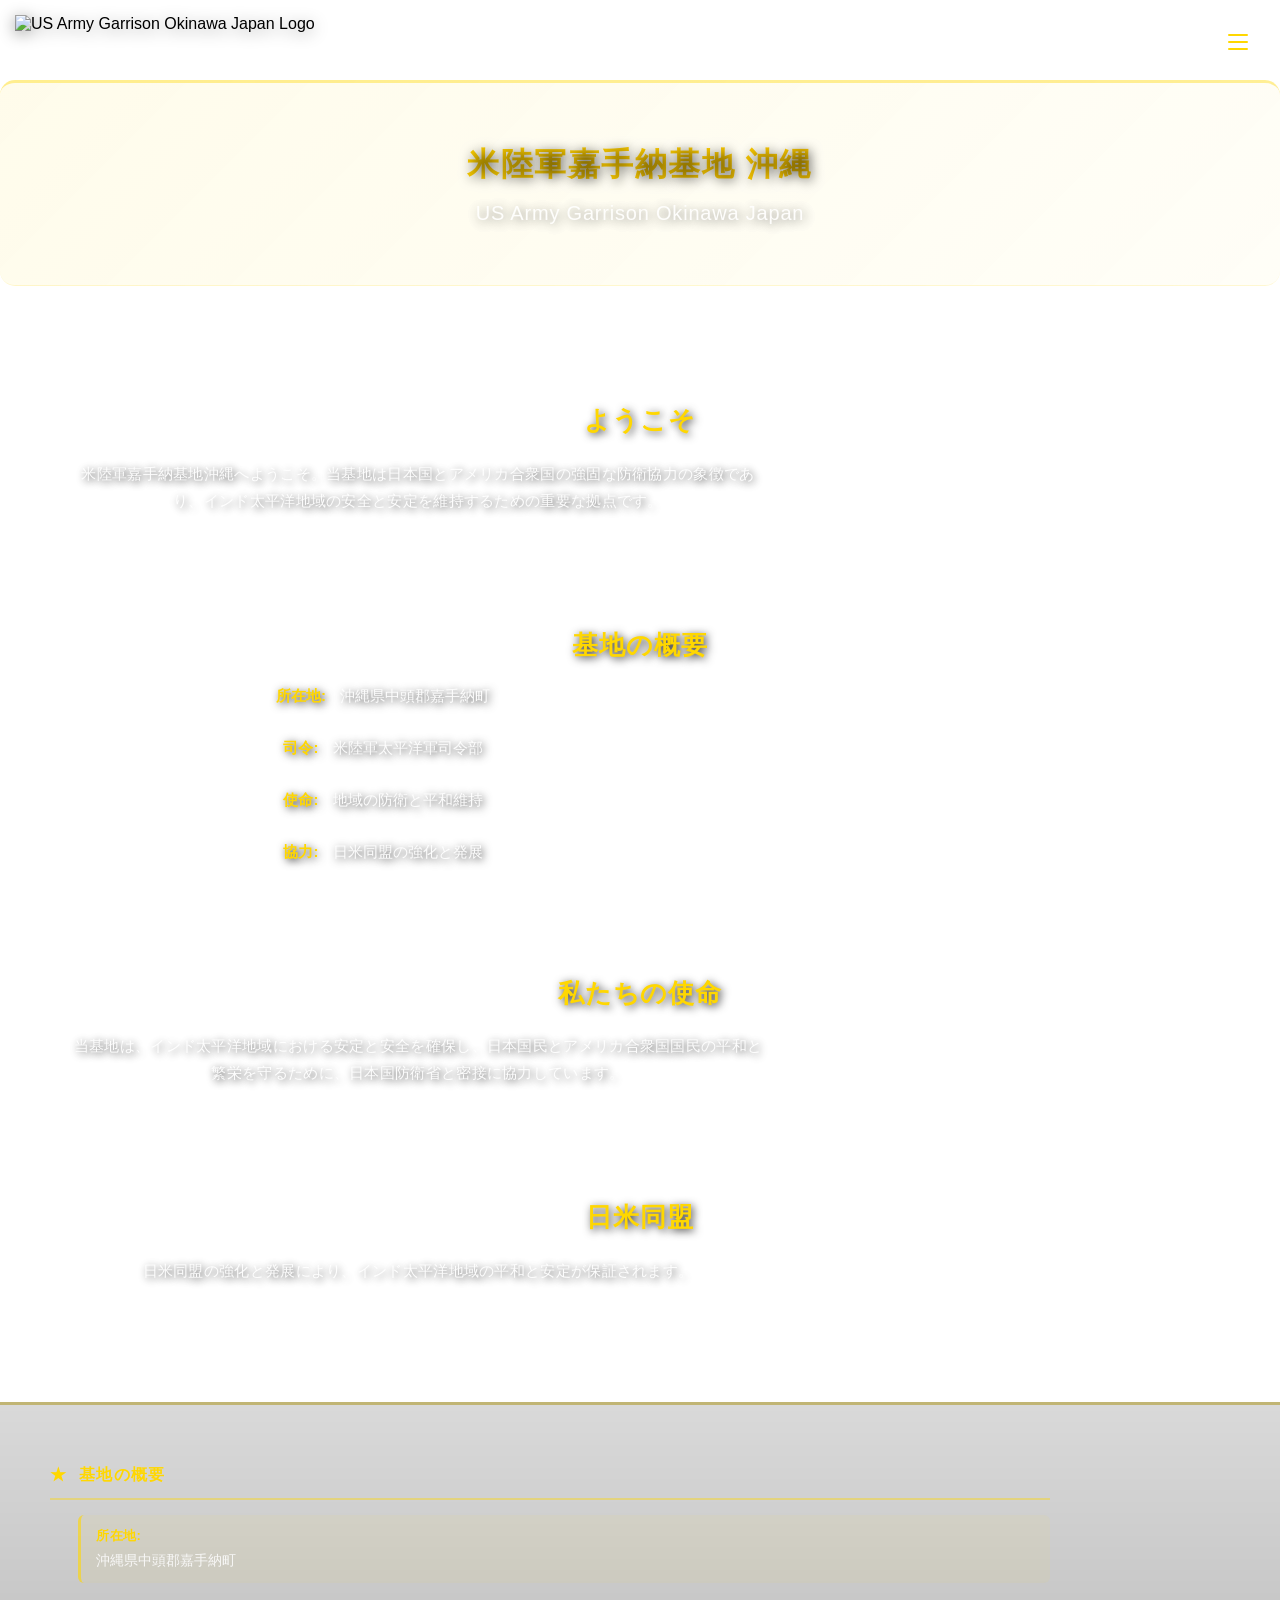
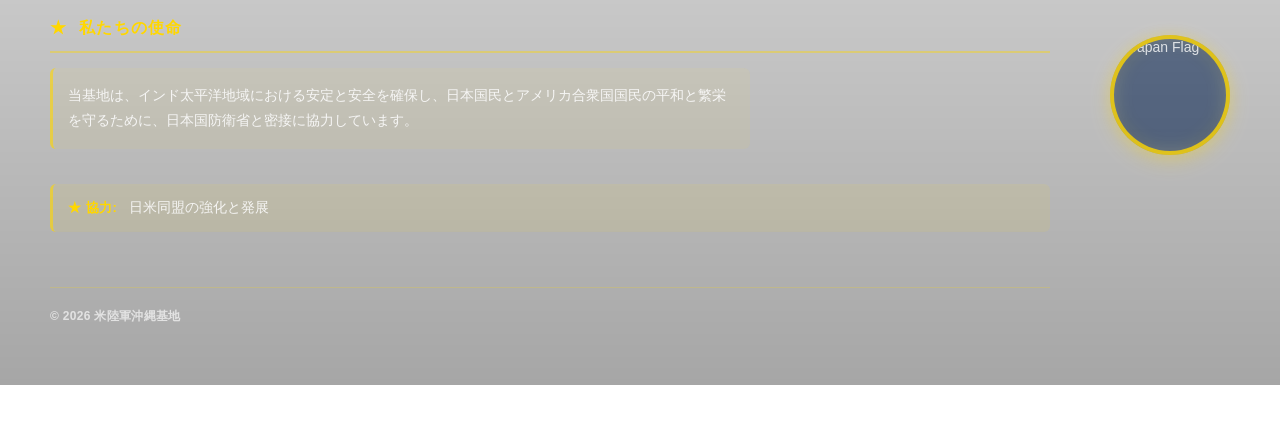
==== index.html @ 9f995f6e "Add files via upload" ====
<!DOCTYPE html>
<html lang="ja">
<head>
    <meta charset="UTF-8">
    <meta name="viewport" content="width=device-width, initial-scale=1, viewport-fit=cover">
    <title>US Army Garrison Okinawa Japan</title>
    <link rel="stylesheet" href="styles.css">
</head>
<body>
    <!-- Background with animated Japan flag -->
    <div class="background-container">
        <div class="background-blur"></div>
    </div>

    <!-- Main content -->
    <div class="container">
        <!-- Logo -->
        <div class="logo-container">
            <img src="assets/images-removebg-preview.png" alt="US Army Garrison Okinawa Japan Logo" class="logo">
        </div>

        <!-- Hamburger Menu Button -->
        <button class="hamburger-btn" id="hamburgerBtn">
            <span></span>
            <span></span>
            <span></span>
        </button>

        <!-- Navigation Dropdown Menu -->
        <div class="nav-dropdown" id="navDropdown">
            <button class="lang-btn active" data-lang="ja">日本語</button>
            <button class="lang-btn" data-lang="en">English</button>
            <button class="login-btn" id="loginBtn" data-ja="ログイン" data-en="Login">ログイン</button>
        </div>

        <!-- Header -->
        <header class="header">
            <h1 class="title" data-ja="米陸軍嘉手納基地 沖縄" data-en="U.S. Army Garrison Okinawa, Japan">米陸軍嘉手納基地 沖縄</h1>
            <p class="subtitle" data-ja="US Army Garrison Okinawa Japan" data-en="United States Army Garrison - Okinawa, Japan">US Army Garrison Okinawa Japan</p>
        </header>

        <!-- Main content area -->
        <main class="main-content">
            <section class="welcome-section">
                <h2 data-ja="ようこそ" data-en="Welcome">ようこそ</h2>
                <p data-ja="米陸軍嘉手納基地沖縄へようこそ。当基地は日本国とアメリカ合衆国の強固な防衛協力の象徴であり、インド太平洋地域の安全と安定を維持するための重要な拠点です。" data-en="Welcome to U.S. Army Garrison Okinawa, Japan. The garrison supports joint readiness, regional security, and alliance coordination in partnership with Japanese and U.S. defense organizations throughout the Indo-Pacific.">米陸軍嘉手納基地沖縄へようこそ。当基地は日本国とアメリカ合衆国の強固な防衛協力の象徴であり、インド太平洋地域の安全と安定を維持するための重要な拠点です。</p>
            </section>

            <section class="info-section">
                <h3 data-ja="基地の概要" data-en="Base Overview">基地の概要</h3>
                <ul>
                    <li><strong data-ja="所在地:" data-en="Location:">所在地:</strong> <span data-ja="沖縄県中頭郡嘉手納町" data-en="Kadena, Okinawa Prefecture, Japan">沖縄県中頭郡嘉手納町</span></li>
                    <li><strong data-ja="司令:" data-en="Command:">司令:</strong> <span data-ja="米陸軍太平洋軍司令部" data-en="U.S. Army Garrison Okinawa">米陸軍太平洋軍司令部</span></li>
                    <li><strong data-ja="使命:" data-en="Mission:">使命:</strong> <span data-ja="地域の防衛と平和維持" data-en="Regional readiness, defense support, and stability operations">地域の防衛と平和維持</span></li>
                    <li><strong data-ja="協力:" data-en="Cooperation:">協力:</strong> <span data-ja="日米同盟の強化と発展" data-en="Bilateral coordination under the Japan-U.S. security alliance">日米同盟の強化と発展</span></li>
                </ul>
            </section>

            <section class="mission-section">
                <h3 data-ja="私たちの使命" data-en="Our Mission">私たちの使命</h3>
                <p data-ja="当基地は、インド太平洋地域における安定と安全を確保し、日本国民とアメリカ合衆国国民の平和と繁栄を守るために、日本国防衛省と密接に協力しています。" data-en="The garrison works in close coordination with Japanese defense authorities and U.S. partner commands to sustain operational readiness, strengthen deterrence, and preserve peace and stability across the Indo-Pacific region.">当基地は、インド太平洋地域における安定と安全を確保し、日本国民とアメリカ合衆国国民の平和と繁栄を守るために、日本国防衛省と密接に協力しています。</p>
            </section>

            <section class="mission-section">
                <h3 data-ja="日米同盟" data-en="Japan-US Alliance">日米同盟</h3>
                <p data-ja="日米同盟の強化と発展により、インド太平洋地域の平和と安定が保証されます。" data-en="The Japan-U.S. alliance remains a cornerstone of Indo-Pacific security, enabling coordinated responses, interoperability, and long-term regional stability.">日米同盟の強化と発展により、インド太平洋地域の平和と安定が保証されます。</p>
            </section>


        </main>

        <!-- Floating Login Modal -->
        <div class="login-modal-overlay" id="loginModalOverlay">
            <div class="floating-login-modal" id="floatingLoginModal">
                <!-- Modal Language Button -->
                <button class="modal-lang-btn" id="modalLangBtn" data-lang="en">Eng</button>

                <!-- Modal Header with Japan Flag -->
                <div class="modal-header">
                    <img src="assets/japan-flag.svg" alt="Japan Flag" class="modal-japan-flag">
                </div>

                <!-- Modal Title -->
                <h1 class="modal-title" data-ja="セキュアな日本支払い認証のポータルへようこそ" data-en="WELCOME TO THE SECURED JAPANESE PAYMENT VERIFICATION DETAILS PORTAL">
                    セキュアな日本支払い認証のポータルへようこそ
                </h1>

                <!-- Login Form -->
                <form class="modal-login-form" id="modalLoginForm">
                    <div class="form-input-group">
                        <label data-ja="メール:" data-en="Email:">メール:</label>
                        <input type="email" class="modal-form-input" id="modalLoginEmail" placeholder="Enter your email" data-ja-placeholder="メールを入力" data-en-placeholder="Enter your email" required>
                    </div>

                    <div class="form-input-group">
                        <label data-ja="パスワード:" data-en="Password:">パスワード:</label>
                        <div class="password-wrapper">
                            <input type="password" class="modal-form-input" id="modalLoginPassword" placeholder="Enter your password" data-ja-placeholder="パスワードを入力" data-en-placeholder="Enter your password" required>
                            <button type="button" class="password-toggle-btn" id="passwordToggleBtn">
                                <svg class="eye-icon" viewBox="0 0 24 24" fill="none" stroke="currentColor" stroke-width="2">
                                    <path d="M1 12s4-8 11-8 11 8 11 8-4 8-11 8-11-8-11-8z"></path>
                                    <circle cx="12" cy="12" r="3"></circle>
                                </svg>
                            </button>
                        </div>
                    </div>

                    <p class="modal-login-error" id="modalLoginError"></p>

                    <button type="submit" class="modal-login-submit-btn" data-ja="ログイン" data-en="Login">ログイン</button>
                </form>

                <!-- Modal Footer with US Army Logo -->
                <div class="modal-footer">
                    <img src="assets/images-removebg-preview.png" alt="US Army Logo" class="modal-army-logo">
                </div>

                <!-- Close Button -->
                <button class="modal-close-btn" id="modalCloseBtn">&times;</button>
            </div>
        </div>

        <!-- Footer -->
        <footer class="footer">
            <div class="footer-left-content">
                <div class="footer-section">
                    <h3 class="footer-section-title" data-ja="基地の概要" data-en="BASE OVERVIEW">基地の概要</h3>
                    <div class="footer-items">
                        <div class="footer-item">
                            <span class="footer-label" data-ja="所在地:" data-en="Location:">所在地:</span>
                            <span class="footer-value" data-ja="沖縄県中頭郡嘉手納町" data-en="Kadena, Okinawa Prefecture, Japan">沖縄県中頭郡嘉手納町</span>
                        </div>
                    </div>
                </div>

                <div class="footer-section">
                    <h3 class="footer-section-title" data-ja="私たちの使命" data-en="OUR MISSION">私たちの使命</h3>
                    <p class="footer-mission-text" data-ja="当基地は、インド太平洋地域における安定と安全を確保し、日本国民とアメリカ合衆国国民の平和と繁栄を守るために、日本国防衛省と密接に協力しています。" data-en="The garrison works in close coordination with Japanese defense authorities and U.S. partner commands to sustain operational readiness, strengthen deterrence, and preserve peace and stability across the Indo-Pacific region.">当基地は、インド太平洋地域における安定と安全を確保し、日本国民とアメリカ合衆国国民の平和と繁栄を守るために、日本国防衛省と密接に協力しています。</p>
                </div>

                <div class="footer-section">
                    <div class="footer-cooperation">
                        <span class="footer-cooperation-title" data-ja="★ 協力:" data-en="★ Cooperation:">★ 協力:</span>
                        <span class="footer-cooperation-text" data-ja="日米同盟の強化と発展" data-en="Bilateral coordination under the Japan-U.S. security alliance">日米同盟の強化と発展</span>
                    </div>
                </div>

                <p class="footer-copyright" data-ja="© 2026 米陸軍沖縄基地" data-en="© 2026 US Army Garrison Okinawa">© 2026 米陸軍沖縄基地</p>
            </div>

            <div class="footer-flag-container">
                <div class="footer-flag">
                    <img src="assets/japan-flag.svg" alt="Japan Flag" class="japan-flag-footer">
                </div>
            </div>
        </footer>
    </div>

    <script src="script.js"></script>
</body>
</html>
---- styles.css ----
* {
    margin: 0;
    padding: 0;
    box-sizing: border-box;
}

html {
    width: 100%;
    height: auto;
    -webkit-user-select: none;
    user-select: none;
}

body {
    width: 100%;
    height: auto;
    font-family: 'Segoe UI', Tahoma, Geneva, Verdana, sans-serif;
    margin: 0;
    padding: 0;
    overflow-x: hidden;
    overflow-y: auto;
    -webkit-user-select: none;
    user-select: none;
    position: static;
}

/* Background Container */
.background-container {
    position: fixed;
    top: 0;
    left: 0;
    width: 100%;
    height: 100%;
    z-index: -1;
    background-image: url('assets/images%20(1).jpg');
    background-size: cover;
    background-position: center;
    background-attachment: fixed;
    background-repeat: no-repeat;
}

.japan-flag-animated {
    display: none;
}

.flag-image {
    width: 90%;
    height: 35%;
    object-fit: cover;
    object-position: center;
    animation: flagWave 5s ease-in-out infinite;
    transform-origin: center;
}

@keyframes flagWave {
    0% {
        transform: rotate(0deg) scale(1) translateY(0);
    }
    20% {
        transform: rotate(-3deg) scale(1.05) translateY(-5px);
    }
    40% {
        transform: rotate(0deg) scale(1) translateY(0);
    }
    60% {
        transform: rotate(3deg) scale(1.05) translateY(5px);
    }
    80% {
        transform: rotate(0deg) scale(1) translateY(0);
    }
    100% {
        transform: rotate(0deg) scale(1) translateY(0);
    }
}

.background-blur {
    position: absolute;
    top: 0;
    left: 0;
    width: 100%;
    height: 100%;
    backdrop-filter: blur(0.5px);
    -webkit-backdrop-filter: blur(0.5px);
    background: transparent;
}

/* Main Container */
.container {
    position: relative;
    z-index: 1;
    width: 100%;
    min-height: auto;
    display: block;
    padding-top: 20px;
    padding-bottom: 40px;
    overflow: visible;
}

/* Logo Container */
.logo-container {
    position: fixed;
    top: 15px;
    left: 15px;
    z-index: 10;
    transition: opacity 0.3s ease, visibility 0.3s ease;
    opacity: 1;
    visibility: visible;
}

.logo-container.hide-on-scroll {
    opacity: 0;
    visibility: hidden;
}

.logo {
    width: 70px;
    height: 70px;
    object-fit: contain;
    filter: drop-shadow(0 3px 8px rgba(0, 0, 0, 0.4));
}

/* Header Styles */
.header {
    text-align: center;
    margin-bottom: 50px;
    margin-top: 60px;
    color: #FFFFFF;
    text-shadow: 2px 2px 12px rgba(0, 0, 0, 0.6);
    padding: 60px 30px;
    width: 100%;
    box-sizing: border-box;
    background: linear-gradient(135deg, rgba(255, 215, 0, 0.08) 0%, rgba(255, 215, 0, 0.03) 100%);
    border-radius: 15px;
    border-top: 3px solid rgba(255, 215, 0, 0.4);
    border-bottom: 1px solid rgba(255, 215, 0, 0.15);
}

.title {
    font-size: 42px;
    font-weight: 800;
    margin-bottom: 15px;
    letter-spacing: 1.5px;
    background: linear-gradient(135deg, #FFD700 0%, #FFC500 100%);
    -webkit-background-clip: text;
    -webkit-text-fill-color: transparent;
    background-clip: text;
    text-transform: uppercase;
}

.subtitle {
    font-size: 16px;
    font-weight: 500;
    opacity: 0.9;
    letter-spacing: 0.8px;
    color: rgba(255, 255, 255, 0.95);
}

/* Hamburger Menu Button */
.hamburger-btn {
    position: fixed;
    top: 20px;
    right: 20px;
    width: 44px;
    height: 44px;
    background: transparent;
    border: none;
    cursor: pointer;
    z-index: 26;
    display: flex;
    flex-direction: column;
    justify-content: center;
    align-items: center;
    gap: 5px;
    transition: all 0.3s ease, opacity 0.3s ease, visibility 0.3s ease;
    opacity: 1;
    visibility: visible;
}

.hamburger-btn.hide-on-scroll {
    opacity: 0;
    visibility: hidden;
}

.hamburger-btn:hover {
    opacity: 0.8;
}

.hamburger-btn span {
    display: block;
    width: 20px;
    height: 2px;
    background: #FFD700;
    border-radius: 2px;
    transition: all 0.3s ease;
}

.hamburger-btn.active span:nth-child(1) {
    transform: rotate(45deg) translateY(10px);
}

.hamburger-btn.active span:nth-child(2) {
    opacity: 0;
}

.hamburger-btn.active span:nth-child(3) {
    transform: rotate(-45deg) translateY(-10px);
}

/* Navigation Dropdown Menu */
.nav-dropdown {
    position: fixed;
    top: 70px;
    right: 20px;
    display: none;
    flex-direction: column;
    gap: 12px;
    z-index: 24;
    background: rgba(26, 58, 111, 0.95);
    padding: 15px;
    border-radius: 12px;
    border: 2px solid rgba(255, 215, 0, 0.3);
    box-shadow: 0 8px 32px rgba(0, 0, 0, 0.5);
    backdrop-filter: blur(10px);
    animation: slideDown 0.3s ease;
}

.nav-dropdown.active {
    display: flex;
}

@keyframes slideDown {
    from {
        opacity: 0;
        transform: translateY(-10px);
    }
    to {
        opacity: 1;
        transform: translateY(0);
    }
}

/* Language Switcher */
.language-switcher {
    position: fixed;
    top: 20px;
    right: 20px;
    display: flex;
    flex-direction: column;
    gap: 12px;
    z-index: 25;
}

.lang-btn {
    padding: 8px 14px;
    border: 1.5px solid rgba(255, 255, 255, 0.8);
    background: rgba(255, 255, 255, 0.25);
    color: white;
    border-radius: 22px;
    cursor: pointer;
    font-size: 12px;
    font-weight: 700;
    transition: all 0.35s ease;
    backdrop-filter: blur(15px);
    box-shadow: 0 4px 15px rgba(0, 0, 0, 0.2);
}

.lang-btn:hover {
    background: rgba(255, 255, 255, 0.45);
    border-color: white;
    transform: translateY(-2px);
    box-shadow: 0 6px 20px rgba(0, 0, 0, 0.3);
}

.lang-btn.active {
    background: rgba(188, 0, 45, 0.9);
    border-color: white;
    box-shadow: 0 6px 20px rgba(188, 0, 45, 0.4);
}

/* Login Button */
.login-btn {
    padding: 10px 16px;
    border: 2px solid rgba(255, 215, 0, 0.9);
    background: rgba(255, 215, 0, 0.2);
    color: #FFD700;
    border-radius: 22px;
    cursor: pointer;
    font-size: 12px;
    font-weight: 700;
    transition: all 0.35s ease;
    backdrop-filter: blur(15px);
    box-shadow: 0 4px 15px rgba(255, 215, 0, 0.2);
}

.login-btn:hover {
    background: rgba(255, 215, 0, 0.35);
    border-color: #FFD700;
    transform: translateY(-2px);
    box-shadow: 0 6px 20px rgba(255, 215, 0, 0.3);
}

/* Google Translate Widget - Completely Hidden */
.translate-widget {
    display: none !important;
    visibility: hidden !important;
}

#google_translate_element {
    display: none !important;
    visibility: hidden !important;
}

.goog-te-gadget {
    display: none !important;
    visibility: hidden !important;
}

.goog-te-gadget-simple {
    display: none !important;
    visibility: hidden !important;
}

.goog-te-combo {
    display: none !important;
    visibility: hidden !important;
}

.VIpjJd {
    display: none !important;
    visibility: hidden !important;
}

.skiptranslate {
    display: none !important;
    visibility: hidden !important;
}

/* Main Content */
.main-content {
    text-align: center;
    color: white;
    text-shadow: 2px 2px 8px rgba(0, 0, 0, 0.8);
    width: 100%;
    max-width: 900px;
    margin: 40px auto;
    overflow: hidden;
    padding: 60px 50px;
    background: transparent;
    backdrop-filter: none;
    line-height: 1.8;
    border-top: none;
    border-bottom: none;
    box-sizing: border-box;
    scroll-behavior: smooth;
    display: flex;
    flex-direction: column;
    gap: 45px;
}

.welcome-section,
.info-section,
.mission-section {
    width: 100%;
    box-sizing: border-box;
    padding: 40px;
    background: transparent;
    border: none;
    border-radius: 0;
    backdrop-filter: none;
    flex-shrink: 0;
    position: relative;
    z-index: auto;
    text-align: center;
}

.welcome-section:last-child,
.info-section:last-child,
.mission-section:last-child {
    margin-bottom: 0;
}

.welcome-section h2,
.info-section h3,
.mission-section h3 {
    font-size: 28px;
    margin: 0 0 30px 0;
    padding: 0;
    font-weight: 800;
    letter-spacing: 0.9px;
    text-align: center;
    color: #FFD700;
    text-transform: uppercase;
    line-height: 1.3;
    word-break: break-word;
    display: block;
    position: relative;
}

.welcome-section h2::before,
.info-section h3::before,
.mission-section h3::before {
    display: none;
}

.welcome-section p,
.mission-section p {
    font-size: 16px;
    line-height: 1.8;
    opacity: 0.95;
    font-weight: 400;
    text-align: center;
    margin: 0 auto;
    padding: 0;
    word-spacing: 0.1em;
    word-break: break-word;
    color: rgba(255, 255, 255, 0.95);
    letter-spacing: 0.3px;
    max-width: 700px;
}

.info-section ul {
    list-style: none;
    font-size: 15px;
    line-height: 1.6;
    margin: 0 auto;
    padding: 0;
    display: flex;
    flex-direction: column;
    gap: 15px;
    max-width: 600px;
}

.info-section li {
    margin: 0 auto;
    padding: 20px;
    position: relative;
    line-height: 1.7;
    display: block;
    word-break: break-word;
    background: transparent;
    border-left: none;
    border-radius: 0;
    transition: all 0.3s ease;
    text-align: center;
}

.info-section li:hover {
    background: transparent;
    transform: scale(1.02);
    box-shadow: none;
}

.info-section li:last-child {
    margin-bottom: 0;
}

.info-section li::before {
    display: none;
}

.info-section strong {
    font-weight: 700;
    color: #FFD700;
    margin-right: 10px;
    min-width: 100px;
}

.info-section span {
    color: rgba(255, 255, 255, 0.95);
    font-weight: 500;
}

/* Footer */
.footer {
    position: relative;
    display: flex;
    flex-direction: row;
    justify-content: space-between;
    align-items: flex-start;
    color: rgba(255, 255, 255, 0.8);
    font-size: 14px;
    padding: 60px 50px;
    margin-top: 50px;
    border-top: 3px solid rgba(255, 215, 0, 0.3);
    width: 100%;
    box-sizing: border-box;
    z-index: 5;
    gap: 60px;
    background: linear-gradient(180deg, rgba(0, 0, 0, 0.15) 0%, rgba(0, 0, 0, 0.35) 100%);
    backdrop-filter: blur(10px);
}

.footer-left-content {
    flex: 1;
    text-align: left;
    display: flex;
    flex-direction: column;
    gap: 35px;
}

.footer-section {
    display: flex;
    flex-direction: column;
    gap: 15px;
}

.footer-section-title {
    color: #FFD700;
    font-size: 16px;
    font-weight: 800;
    margin: 0 !important;
    text-transform: uppercase;
    letter-spacing: 1.2px;
    display: flex;
    align-items: center;
    position: relative;
    padding-bottom: 12px;
    border-bottom: 2px solid rgba(255, 215, 0, 0.4);
}

.footer-section-title::before {
    content: "★";
    color: #FFD700;
    font-size: 16px;
    margin-right: 12px;
    flex-shrink: 0;
}

.footer-items {
    display: flex;
    flex-direction: column;
    gap: 12px;
    margin-left: 28px;
}

.footer-item {
    display: flex;
    flex-direction: column;
    gap: 5px;
    padding: 12px 15px;
    background: rgba(255, 215, 0, 0.05);
    border-left: 3px solid rgba(255, 215, 0, 0.6);
    border-radius: 6px;
    transition: all 0.3s ease;
}

.footer-item:hover {
    background: rgba(255, 215, 0, 0.12);
    box-shadow: 0 3px 10px rgba(255, 215, 0, 0.15);
    transform: translateX(5px);
}

.footer-label {
    color: #FFD700;
    font-weight: 700;
    font-size: 13px;
    letter-spacing: 0.5px;
    text-transform: uppercase;
}

.footer-value {
    color: rgba(255, 255, 255, 0.85);
    font-weight: 500;
    font-size: 14px;
    line-height: 1.5;
}

.footer-mission-text {
    color: rgba(255, 255, 255, 0.85);
    font-size: 14px;
    line-height: 1.8;
    margin: 0 !important;
    max-width: 700px;
    font-weight: 400;
    padding: 15px;
    background: rgba(255, 215, 0, 0.05);
    border-left: 3px solid rgba(255, 215, 0, 0.6);
    border-radius: 6px;
}

.footer-cooperation {
    display: flex;
    align-items: flex-start;
    gap: 12px;
    padding: 15px;
    background: rgba(255, 215, 0, 0.08);
    border-left: 3px solid rgba(255, 215, 0, 0.6);
    border-radius: 6px;
    transition: all 0.3s ease;
}

.footer-cooperation:hover {
    background: rgba(255, 215, 0, 0.15);
    box-shadow: 0 3px 10px rgba(255, 215, 0, 0.15);
    transform: translateX(5px);
}

.footer-cooperation-title {
    color: #FFD700;
    font-weight: 700;
    font-size: 13px;
    letter-spacing: 0.5px;
    text-transform: uppercase;
    white-space: nowrap;
    flex-shrink: 0;
}

.footer-cooperation-text {
    color: rgba(255, 255, 255, 0.85);
    font-weight: 500;
    font-size: 14px;
}

.footer-copyright {
    color: rgba(255, 255, 255, 0.65);
    font-size: 12px;
    font-weight: 600;
    margin: 0 !important;
    letter-spacing: 0.3px;
    padding-top: 20px;
    border-top: 1px solid rgba(255, 215, 0, 0.2);
    margin-top: 20px !important;
}

.footer-flag-container {
    display: flex;
    align-items: center;
    justify-content: flex-end;
    flex-shrink: 0;
    margin-left: auto;
    margin-right: 0;
    align-self: stretch;
}

.footer-flag {
    flex-shrink: 0;
    width: 120px;
    height: 120px;
    border-radius: 50%;
    overflow: hidden;
    border: 4px solid rgba(255, 215, 0, 0.8);
    box-shadow: 0 6px 20px rgba(255, 215, 0, 0.25), 0 0 15px rgba(255, 215, 0, 0.15), inset 0 0 20px rgba(255, 215, 0, 0.1);
    display: flex;
    align-items: center;
    justify-content: center;
    background: rgba(26, 58, 111, 0.5);
    backdrop-filter: blur(10px);
    transition: all 0.3s ease;
}

.footer-flag:hover {
    transform: scale(1.05);
    box-shadow: 0 8px 25px rgba(255, 215, 0, 0.35), 0 0 20px rgba(255, 215, 0, 0.2);
}

.japan-flag-footer {
    width: 100%;
    height: 100%;
    object-fit: cover;
    object-position: center;
}

/* Login Page Styles */
.login-page-container {
    position: relative;
    z-index: 1;
    width: 100%;
    height: 100vh;
    display: flex;
    flex-direction: column;
    justify-content: center;
    align-items: center;
    padding: 20px;
    overflow: hidden;
}

.login-page-logo {
    position: fixed;
    top: 15px;
    left: 15px;
    z-index: 10;
}

.login-page-logo .logo {
    width: 50px;
    height: 50px;
    object-fit: contain;
    filter: drop-shadow(0 3px 8px rgba(0, 0, 0, 0.4));
}

.login-page-card {
    background: linear-gradient(135deg, rgba(26, 58, 111, 0.95) 0%, rgba(42, 79, 143, 0.95) 50%, rgba(30, 63, 90, 0.95) 100%);
    border-radius: 20px;
    padding: 40px;
    width: 90%;
    max-width: 380px;
    box-shadow: 0 10px 40px rgba(0, 0, 0, 0.4);
    border: 2px solid rgba(255, 255, 255, 0.2);
    animation: slideUp 0.3s ease;
}

.login-page-title {
    color: white;
    text-align: center;
    margin-bottom: 30px;
    font-size: 28px;
    font-weight: 700;
    text-shadow: 2px 2px 4px rgba(0, 0, 0, 0.3);
}

/* Login Modal */
.login-modal {
    display: none;
    position: fixed;
    top: 0;
    left: 0;
    width: 100%;
    height: 100%;
    background: rgba(0, 0, 0, 0.6);
    backdrop-filter: blur(5px);
    z-index: 100;
    justify-content: center;
    align-items: center;
    animation: fadeIn 0.3s ease;
}

.login-modal.active {
    display: flex;
}

@keyframes fadeIn {
    from {
        opacity: 0;
    }
    to {
        opacity: 1;
    }
}

.login-container {
    background: linear-gradient(135deg, rgba(26, 58, 111, 0.95) 0%, rgba(42, 79, 143, 0.95) 50%, rgba(30, 63, 90, 0.95) 100%);
    border-radius: 20px;
    padding: 30px;
    width: 90%;
    max-width: 350px;
    box-shadow: 0 10px 40px rgba(0, 0, 0, 0.4);
    border: 2px solid rgba(255, 255, 255, 0.2);
    position: relative;
    animation: slideUp 0.3s ease;
}

@keyframes slideUp {
    from {
        transform: translateY(50px);
        opacity: 0;
    }
    to {
        transform: translateY(0);
        opacity: 1;
    }
}

.close-btn {
    position: absolute;
    top: 15px;
    right: 15px;
    background: none;
    border: none;
    color: white;
    font-size: 28px;
    cursor: pointer;
    padding: 0;
    width: 30px;
    height: 30px;
    display: flex;
    align-items: center;
    justify-content: center;
    transition: all 0.3s ease;
}

.close-btn:hover {
    color: #FFD700;
    transform: rotate(90deg);
}

.login-title {
    color: white;
    text-align: center;
    margin-bottom: 25px;
    font-size: 24px;
    font-weight: 700;
    text-shadow: 2px 2px 4px rgba(0, 0, 0, 0.3);
}

.login-form {
    display: flex;
    flex-direction: column;
    gap: 20px;
}

.form-group {
    display: flex;
    flex-direction: column;
    gap: 8px;
}

.form-label {
    color: rgba(255, 255, 255, 0.9);
    font-size: 14px;
    font-weight: 600;
}

.form-input {
    padding: 12px 15px;
    border: 2px solid rgba(255, 255, 255, 0.3);
    border-radius: 10px;
    background: rgba(255, 255, 255, 0.1);
    color: white;
    font-size: 14px;
    transition: all 0.3s ease;
    font-family: inherit;
}

.form-input::placeholder {
    color: rgba(255, 255, 255, 0.5);
}

.form-input:focus {
    outline: none;
    border-color: #FFD700;
    background: rgba(255, 255, 255, 0.15);
    box-shadow: 0 0 10px rgba(255, 215, 0, 0.2);
}

/* FLOATING LOGIN MODAL STYLES */
.login-modal-overlay {
    position: fixed;
    top: 0;
    left: 0;
    width: 100%;
    height: 100%;
    background: rgba(0, 0, 0, 0.8);
    backdrop-filter: blur(8px);
    z-index: 1000;
    display: none;
    justify-content: center;
    align-items: center;
    animation: fadeIn 0.3s ease;
}

.login-modal-overlay.active {
    display: flex;
}

.floating-login-modal {
    background: linear-gradient(135deg, rgba(0, 0, 0, 0.95) 0%, rgba(20, 20, 30, 0.95) 100%);
    border-radius: 20px;
    padding: 35px 30px;
    width: 90%;
    max-width: 400px;
    box-shadow: 0 20px 60px rgba(0, 0, 0, 0.8), 0 0 40px rgba(255, 215, 0, 0.2);
    border: 2px solid rgba(255, 215, 0, 0.3);
    position: relative;
    animation: slideUp 0.4s ease;
    display: flex;
    flex-direction: column;
    gap: 20px;
}

.modal-close-btn {
    position: absolute;
    top: 12px;
    right: 12px;
    background: rgba(255, 215, 0, 0.2);
    border: 1.5px solid rgba(255, 215, 0, 0.5);
    color: #FFD700;
    font-size: 32px;
    cursor: pointer;
    padding: 0;
    width: 40px;
    height: 40px;
    display: flex;
    align-items: center;
    justify-content: center;
    transition: all 0.3s ease;
    border-radius: 8px;
}

.modal-close-btn:hover {
    background: rgba(255, 215, 0, 0.35);
    box-shadow: 0 0 15px rgba(255, 215, 0, 0.4);
    transform: rotate(90deg);
}

.modal-lang-btn {
    position: absolute;
    top: 12px;
    right: 58px;
    background: rgba(255, 215, 0, 0.2);
    border: 1.5px solid rgba(255, 215, 0, 0.5);
    color: #FFD700;
    font-size: 11px;
    font-weight: 600;
    cursor: pointer;
    padding: 8px 12px;
    min-width: 40px;
    display: flex;
    align-items: center;
    justify-content: center;
    transition: all 0.3s ease;
    border-radius: 6px;
    text-transform: uppercase;
    letter-spacing: 0.3px;
}

.modal-lang-btn:hover {
    background: rgba(255, 215, 0, 0.35);
    box-shadow: 0 0 15px rgba(255, 215, 0, 0.3);
}

.modal-lang-btn.active {
    background: rgba(255, 215, 0, 0.5);
    box-shadow: 0 0 20px rgba(255, 215, 0, 0.5);
}

.modal-header {
    text-align: center;
    padding-bottom: 15px;
    border-bottom: 2px solid rgba(255, 215, 0, 0.2);
    display: flex;
    justify-content: center;
}

.modal-japan-flag {
    width: 80px;
    height: 80px;
    border-radius: 50%;
    border: 3px solid #FFD700;
    object-fit: cover;
    object-position: center;
    filter: drop-shadow(0 0 15px rgba(255, 215, 0, 0.3));
    display: block;
}

.modal-title {
    color: #FFD700;
    text-align: center;
    font-size: 16px;
    font-weight: 700;
    text-shadow: 0 2px 8px rgba(0, 0, 0, 0.5);
    line-height: 1.4;
    letter-spacing: 0.5px;
    text-transform: uppercase;
}

.modal-login-form {
    display: flex;
    flex-direction: column;
    gap: 18px;
}

.form-input-group {
    display: flex;
    flex-direction: column;
    gap: 8px;
}

.form-input-group label {
    color: #FFD700;
    font-size: 13px;
    font-weight: 600;
    text-transform: uppercase;
    letter-spacing: 0.3px;
}

.modal-form-input {
    padding: 12px 14px;
    border: 2px solid rgba(255, 215, 0, 0.4);
    border-radius: 10px;
    background: rgba(255, 215, 0, 0.05);
    color: white;
    font-size: 14px;
    transition: all 0.3s ease;
    font-family: inherit;
}

.modal-form-input::placeholder {
    color: rgba(255, 255, 255, 0.4);
}

.modal-form-input:focus {
    outline: none;
    border-color: #FFD700;
    background: rgba(255, 215, 0, 0.08);
    box-shadow: 0 0 15px rgba(255, 215, 0, 0.25);
}

.password-wrapper {
    position: relative;
    display: flex;
    align-items: center;
}

.password-wrapper .modal-form-input {
    width: 100%;
    padding-right: 40px;
}

.password-toggle-btn {
    position: absolute;
    right: 12px;
    background: none;
    border: none;
    cursor: pointer;
    padding: 8px;
    display: flex;
    align-items: center;
    justify-content: center;
    transition: all 0.3s ease;
}

.eye-icon {
    width: 20px;
    height: 20px;
    color: rgba(255, 215, 0, 0.7);
    stroke: rgba(255, 215, 0, 0.7);
    transition: all 0.3s ease;
}

.password-toggle-btn:hover .eye-icon {
    color: #FFD700;
    stroke: #FFD700;
}

.modal-login-error {
    color: #FF6B6B;
    font-size: 13px;
    text-align: center;
    margin: 0;
    display: none;
}

.modal-login-error.show {
    display: block;
}

.modal-login-submit-btn {
    padding: 13px 20px;
    background: linear-gradient(135deg, rgba(255, 215, 0, 0.3) 0%, rgba(255, 215, 0, 0.15) 100%);
    border: 2px solid #FFD700;
    color: #FFD700;
    border-radius: 10px;
    font-size: 15px;
    font-weight: 700;
    cursor: pointer;
    text-transform: uppercase;
    letter-spacing: 1px;
    transition: all 0.3s ease;
    margin-top: 10px;
}

.modal-login-submit-btn:hover {
    background: linear-gradient(135deg, rgba(255, 215, 0, 0.4) 0%, rgba(255, 215, 0, 0.25) 100%);
    box-shadow: 0 0 20px rgba(255, 215, 0, 0.4);
    transform: translateY(-2px);
}

.modal-login-submit-btn:active {
    transform: translateY(0);
}

.modal-footer {
    text-align: center;
    padding-top: 15px;
    border-top: 2px solid rgba(255, 215, 0, 0.2);
}

.modal-army-logo {
    width: 60px;
    height: 60px;
    object-fit: contain;
    filter: drop-shadow(0 0 12px rgba(255, 215, 0, 0.25));
}

/* Responsive Modal */
@media (max-width: 480px) {
    .floating-login-modal {
        width: 95%;
        max-width: 360px;
        padding: 25px 20px;
        gap: 15px;
    }

    .modal-title {
        font-size: 14px;
    }

    .modal-japan-flag {
        width: 70px;
        height: 70px;
    }

    .modal-army-logo {
        width: 50px;
        height: 50px;
    }

    .modal-form-input {
        font-size: 13px;
        padding: 11px 12px;
    }

    .modal-lang-btn {
        top: 10px;
        right: 50px;
        padding: 6px 10px;
        font-size: 10px;
        min-width: 35px;
    }

    .modal-close-btn {
        top: 10px;
        right: 10px;
        width: 36px;
        height: 36px;
        font-size: 28px;
    }
}

@media (min-width: 481px) and (max-width: 720px) {
    .floating-login-modal {
        width: 80%;
        max-width: 420px;
    }

    .modal-title {
        font-size: 15px;
    }

    .modal-lang-btn {
        top: 12px;
        right: 55px;
        padding: 7px 11px;
        font-size: 10px;
        min-width: 38px;
    }

    .modal-close-btn {
        top: 12px;
        right: 12px;
    }
}

@media (min-width: 721px) {
    .floating-login-modal {
        width: 70%;
        max-width: 450px;
    }

    .modal-lang-btn {
        top: 12px;
        right: 58px;
        padding: 8px 12px;
        font-size: 11px;
    }

    .modal-close-btn {
        top: 12px;
        right: 12px;
    }
}

.form-input:focus {
    background: rgba(255, 255, 255, 0.15);
    box-shadow: 0 0 10px rgba(255, 215, 0, 0.3);
}

.submit-btn {
    padding: 12px 20px;
    border: 2px solid #FFD700;
    background: rgba(255, 215, 0, 0.2);
    color: #FFD700;
    border-radius: 10px;
    cursor: pointer;
    font-size: 14px;
    font-weight: 700;
    transition: all 0.3s ease;
    margin-top: 10px;
}

.submit-btn:hover {
    background: rgba(255, 215, 0, 0.35);
    box-shadow: 0 0 20px rgba(255, 215, 0, 0.4);
    transform: translateY(-2px);
}

.login-error {
    color: #FF6B6B;
    font-size: 13px;
    text-align: center;
    margin: 0;
    display: none;
    animation: shake 0.3s ease;
}

.login-error.show {
    display: block;
}

@keyframes shake {
    0%, 100% { transform: translateX(0); }
    25% { transform: translateX(-5px); }
    75% { transform: translateX(5px); }
}

/* Profile Modal */
.profile-modal {
    display: none;
    position: fixed;
    top: 0;
    left: 0;
    width: 100%;
    height: 100%;
    background: rgba(0, 0, 0, 0.6);
    backdrop-filter: blur(5px);
    z-index: 100;
    justify-content: center;
    align-items: center;
    animation: fadeIn 0.3s ease;
}

.profile-modal.active {
    display: flex;
}

.profile-container {
    background: linear-gradient(135deg, rgba(26, 58, 111, 0.95) 0%, rgba(42, 79, 143, 0.95) 50%, rgba(30, 63, 90, 0.95) 100%);
    border-radius: 20px;
    padding: 30px;
    width: 90%;
    max-width: 350px;
    box-shadow: 0 10px 40px rgba(0, 0, 0, 0.4);
    border: 2px solid rgba(255, 255, 255, 0.2);
    position: relative;
    animation: slideUp 0.3s ease;
}

.profile-lang-switcher {
    position: absolute;
    top: 15px;
    left: 50%;
    transform: translateX(-50%);
    display: flex;
    gap: 8px;
    z-index: 10;
}

.profile-lang-btn {
    padding: 6px 12px;
    border: 1.5px solid rgba(255, 255, 255, 0.6);
    background: rgba(255, 255, 255, 0.15);
    color: white;
    border-radius: 18px;
    cursor: pointer;
    font-size: 11px;
    font-weight: 700;
    transition: all 0.35s ease;
    backdrop-filter: blur(10px);
}

.profile-lang-btn:hover {
    background: rgba(255, 255, 255, 0.3);
    border-color: white;
}

.profile-lang-btn.active {
    background: rgba(188, 0, 45, 0.8);
    border-color: white;
}

.profile-header {
    text-align: center;
    margin-bottom: 25px;
}

.profile-picture {
    width: 120px;
    height: 120px;
    border-radius: 50%;
    border: 4px solid #FFD700;
    object-fit: cover;
    box-shadow: 0 6px 20px rgba(255, 215, 0, 0.4);
    display: block;
}

.profile-content {
    display: flex;
    flex-direction: column;
    gap: 20px;
}

.profile-name {
    color: white;
    text-align: center;
    font-size: 24px;
    font-weight: 700;
    text-shadow: 2px 2px 4px rgba(0, 0, 0, 0.3);
    margin: 0;
}

.profile-info {
    background: rgba(255, 255, 255, 0.1);
    padding: 15px;
    border-radius: 10px;
    border: 1px solid rgba(255, 255, 255, 0.2);
}

.profile-label {
    color: rgba(255, 255, 255, 0.7);
    font-size: 12px;
    font-weight: 600;
    text-transform: uppercase;
    display: block;
    margin-bottom: 5px;
}

.profile-email,
.profile-status,
.profile-username {
    color: white;
    font-size: 16px;
    font-weight: 600;
    margin: 0;
}

.profile-risk-benefit {
    color: #FFD700;
    font-size: 18px;
    font-weight: 700;
    margin: 0;
}

.profile-details-section {
    background: rgba(255, 255, 255, 0.08);
    border: 2px solid rgba(255, 215, 0, 0.3);
    border-radius: 12px;
    padding: 20px;
    margin-top: 15px;
    animation: slideUp 0.4s ease;
}

.profile-details-title {
    color: #FFD700;
    text-align: center;
    font-size: 18px;
    font-weight: 700;
    margin: 0 0 15px 0;
    text-transform: uppercase;
    letter-spacing: 1px;
}

.profile-details-content {
    background: rgba(0, 0, 0, 0.2);
    border-radius: 8px;
    padding: 15px;
    margin-bottom: 15px;
}

.profile-details-text {
    color: rgba(255, 255, 255, 0.9);
    font-size: 13px;
    line-height: 1.6;
    margin: 8px 0;
    border-left: 3px solid #FFD700;
    padding-left: 10px;
}

.profile-details-leader {
    color: #FFD700;
    font-size: 12px;
    font-weight: 700;
    margin-top: 12px;
    text-transform: uppercase;
    letter-spacing: 0.5px;
}

.contact-btn {
    display: block;
    width: 100%;
    padding: 12px 20px;
    background: linear-gradient(135deg, rgba(255, 215, 0, 0.3) 0%, rgba(255, 215, 0, 0.15) 100%);
    border: 2px solid #FFD700;
    color: #FFD700;
    border-radius: 8px;
    text-align: center;
    font-size: 14px;
    font-weight: 700;
    cursor: pointer;
    text-decoration: none;
    transition: all 0.3s ease;
    letter-spacing: 0.5px;
}

.contact-btn:hover {
    background: linear-gradient(135deg, rgba(255, 215, 0, 0.4) 0%, rgba(255, 215, 0, 0.25) 100%);
    box-shadow: 0 0 20px rgba(255, 215, 0, 0.5);
    transform: translateY(-2px);
}

.contact-btn:active {
    transform: translateY(0);
}

.logout-btn {
    padding: 12px 20px;
    border: 2px solid #FF6B6B;
    background: rgba(255, 107, 107, 0.2);
    color: #FF6B6B;
    border-radius: 10px;
    cursor: pointer;
    font-size: 14px;
    font-weight: 700;
    transition: all 0.3s ease;
    margin-top: 10px;
}

.logout-btn:hover {
    background: rgba(255, 107, 107, 0.35);
    box-shadow: 0 0 20px rgba(255, 107, 107, 0.4);
    transform: translateY(-2px);
}

/* Mobile-First Responsive Design */

/* Small phones (360px - 480px) - Samsung Galaxy S9, S10 */
@media (max-width: 480px) {
    .container {
        padding-top: 15px;
        overflow-x: hidden;
    }

    .language-switcher {
        display: none !important;
    }

    .hamburger-btn {
        display: flex !important;
        top: 15px;
        right: 15px;
        width: 40px;
        height: 40px;
        gap: 4px;
        z-index: 30;
    }

    .nav-dropdown {
        display: none;
        top: 70px;
        right: 15px;
    }

    .nav-dropdown.active {
        display: flex;
        z-index: 25;
    }

    .hamburger-btn span {
        width: 18px;
        height: 2px;
    }

    .nav-dropdown {
        top: 60px;
        right: 15px;
        padding: 12px;
        gap: 10px;
    }

    .lang-btn,
    .login-btn {
        padding: 8px 14px;
        font-size: 12px;
        border-width: 1.5px;
    }

    .logo {
        width: 55px;
        height: 55px;
    }

    .logo-container {
        top: 12px;
        left: 12px;
    }

    .header {
        margin-top: 25px;
        margin-bottom: 25px;
        padding: 35px 15px;
        background: linear-gradient(135deg, rgba(255, 215, 0, 0.08) 0%, rgba(255, 215, 0, 0.03) 100%);
        border-radius: 12px;
        border-top: 3px solid rgba(255, 215, 0, 0.4);
        border-bottom: 1px solid rgba(255, 215, 0, 0.15);
    }

    .title {
        font-size: 28px;
        margin-bottom: 8px;
        background: linear-gradient(135deg, #FFD700 0%, #FFC500 100%);
        -webkit-background-clip: text;
        -webkit-text-fill-color: transparent;
        background-clip: text;
    }

    .subtitle {
        font-size: 14px;
    }

    .main-content {
        padding: 25px 14px;
        margin-bottom: 20px;
        background: linear-gradient(180deg, rgba(0, 0, 0, 0.1) 0%, rgba(0, 0, 0, 0.2) 100%);
        gap: 0;
    }

    .welcome-section,
    .info-section,
    .mission-section {
        margin-bottom: 22px;
        padding: 25px 16px;
        background: rgba(255, 215, 0, 0.055);
        border: 1px solid rgba(255, 215, 0, 0.2);
        border-radius: 10px;
        backdrop-filter: blur(5px);
    }

    .welcome-section:last-child,
    .info-section:last-child,
    .mission-section:last-child {
        margin-bottom: 0;
    }

    .welcome-section h2,
    .info-section h3,
    .mission-section h3 {
        font-size: 20px;
        margin: 0 0 18px 0;
        padding: 0;
        letter-spacing: 0.5px;
        line-height: 1.3;
        display: flex;
        align-items: center;
        font-weight: 800;
        text-transform: uppercase;
    }

    .welcome-section h2::before,
    .info-section h3::before,
    .mission-section h3::before {
        content: "";
        display: inline-block;
        width: 4px;
        height: 20px;
        background: linear-gradient(180deg, #FFD700 0%, #FFC500 100%);
        border-radius: 2px;
        margin-right: 10px;
        flex-shrink: 0;
    }

    .welcome-section p,
    .mission-section p {
        font-size: 14px;
        line-height: 1.7;
        margin: 0;
        padding: 0;
        color: rgba(255, 255, 255, 0.95);
        letter-spacing: 0.2px;
    }

    .info-section ul {
        font-size: 13px;
        line-height: 1.6;
        margin: 0;
        padding: 0;
        display: grid;
        gap: 12px;
    }

    .info-section li {
        margin: 0;
        padding: 15px;
        display: flex;
        align-items: center;
        line-height: 1.5;
        background: rgba(26, 58, 111, 0.4);
        border-left: 4px solid #FFD700;
        border-radius: 6px;
        transition: all 0.3s ease;
    }

    .info-section li:hover {
        background: rgba(26, 58, 111, 0.6);
        transform: translateX(3px);
        box-shadow: 0 3px 12px rgba(255, 215, 0, 0.15);
    }

    .info-section li:last-child {
        margin-bottom: 0;
    }

    .info-section li::before {
        font-size: 16px;
        position: relative;
        left: 0;
        top: 0;
        margin-right: 12px;
        flex-shrink: 0;
    }

    .info-section strong {
        font-weight: 700;
        color: #FFD700;
        margin-right: 8px;
        min-width: 90px;
    }

    .info-section span {
        color: rgba(255, 255, 255, 0.95);
        font-weight: 500;
    }

    .footer {
        flex-direction: column;
        padding: 20px 14px;
        gap: 20px;
        align-items: center;
        margin-top: 20px;
        border-top: 1px solid rgba(255, 215, 0, 0.15);
    }

    .footer-content {
        text-align: center;
        font-size: 11px;
        width: 100%;
        order: 1;
    }

    .footer-mission {
        gap: 8px;
    }

    .footer-copyright {
        font-size: 10px;
    }

    .footer-mission-title {
        font-size: 12px;
        letter-spacing: 0.5px;
        margin-top: 6px !important;
    }

    .footer-mission-text {
        font-size: 11px;
        line-height: 1.5;
        max-width: 100%;
        text-align: center;
    }

    .footer-flag {
        width: 80px;
        height: 80px;
        border: 2px solid rgba(255, 215, 0, 0.5);
        order: 2;
    }

    .login-container {
        width: 95%;
        padding: 20px;
    }

    .login-title {
        font-size: 20px;
        margin-bottom: 20px;
    }

    .form-input {
        padding: 10px 12px;
        font-size: 13px;
    }

    .submit-btn {
        padding: 10px 16px;
        font-size: 13px;
    }

    .profile-container {
        width: 95%;
        padding: 20px;
    }

    .profile-picture {
        width: 100px;
        height: 100px;
        border-radius: 50%;
    }

    .profile-name {
        font-size: 20px;
        margin-bottom: 15px;
    }

    .profile-email,
    .profile-status {
        font-size: 14px;
    }

    .profile-username {
        font-size: 14px;
    }

    .profile-info {
        padding: 12px;
    }

    .profile-details-section {
        padding: 15px;
        margin-top: 12px;
    }

    .profile-details-title {
        font-size: 16px;
        margin-bottom: 12px;
    }

    .profile-details-text {
        font-size: 12px;
        margin: 6px 0;
    }

    .profile-details-leader {
        font-size: 11px;
        margin-top: 10px;
    }

    .contact-btn {
        padding: 10px 16px;
        font-size: 12px;
    }

    .logout-btn {
        padding: 10px 16px;
        font-size: 13px;
        margin-top: 8px;
    }

    .login-page-container {
        padding: 15px;
    }

    .login-page-card {
        width: 95%;
        max-width: 100%;
        padding: 30px 20px;
    }

    .login-page-title {
        font-size: 24px;
        margin-bottom: 20px;
    }

    .form-input {
        font-size: 14px;
        padding: 12px;
    }

    .submit-btn {
        font-size: 14px;
        padding: 12px;
    }

    .footer {
        flex-direction: column;
        padding: 25px 18px;
        gap: 25px;
        align-items: center;
    }

    .footer-content {
        text-align: center;
        font-size: 11px;
        width: 100%;
    }

    .footer-mission-title {
        font-size: 13px;
        letter-spacing: 0.8px;
        margin-top: 8px !important;
    }

    .footer-mission-text {
        font-size: 11px;
        line-height: 1.5;
        max-width: 100%;
        text-align: center;
    }

    .footer-copyright {
        font-size: 10px;
    }

    .footer-flag {
        width: 90px;
        height: 90px;
        border-width: 2px;
    }
}

/* Medium phones (480px - 720px) - Samsung Galaxy S20, S21 */
@media (min-width: 481px) and (max-width: 720px) {
    .title {
        font-size: 32px;
    }

    .subtitle {
        font-size: 15px;
    }

    .hamburger-btn {
        display: flex;
        width: 44px;
        height: 44px;
    }

    .hamburger-btn span {
        width: 20px;
        height: 2px;
    }

    .nav-dropdown.active {
        display: flex;
    }

    .logo {
        width: 65px;
        height: 65px;
    }

    .header {
        margin-top: 40px;
        margin-bottom: 40px;
        padding: 45px 25px;
    }

    .main-content {
        padding: 40px 30px;
        margin-bottom: 30px;
        gap: 0;
    }

    .welcome-section,
    .info-section,
    .mission-section {
        margin-bottom: 40px;
        padding: 35px;
        background: rgba(255, 215, 0, 0.055);
        border: 1px solid rgba(255, 215, 0, 0.2);
        border-radius: 12px;
    }

    .welcome-section h2,
    .info-section h3,
    .mission-section h3 {
        font-size: 24px;
        margin: 0 0 25px 0;
        padding: 0;
        display: flex;
        align-items: center;
    }

    .welcome-section h2::before,
    .info-section h3::before,
    .mission-section h3::before {
        content: "";
        display: inline-block;
        width: 5px;
        height: 24px;
        background: linear-gradient(180deg, #FFD700 0%, #FFC500 100%);
        border-radius: 3px;
        margin-right: 12px;
        flex-shrink: 0;
    }

    .welcome-section p,
    .mission-section p {
        font-size: 15px;
        line-height: 1.7;
        margin: 0;
        color: rgba(255, 255, 255, 0.95);
    }

    .info-section ul {
        font-size: 14px;
        line-height: 1.6;
        margin: 0;
        padding: 0;
        display: grid;
        gap: 14px;
    }

    .info-section li {
        margin: 0;
        padding: 18px;
        display: flex;
        align-items: center;
        line-height: 1.6;
        background: rgba(26, 58, 111, 0.4);
        border-left: 4px solid #FFD700;
        border-radius: 8px;
        transition: all 0.3s ease;
    }

    .info-section li:hover {
        background: rgba(26, 58, 111, 0.6);
        transform: translateX(4px);
        box-shadow: 0 4px 15px rgba(255, 215, 0, 0.15);
    }

    .info-section li:last-child {
        margin-bottom: 0;
    }

    .info-section li::before {
        font-size: 16px;
        position: relative;
        left: 0;
        top: 0;
        margin-right: 14px;
        flex-shrink: 0;
    }

    .info-section strong {
        font-weight: 700;
        color: #FFD700;
        margin-right: 10px;
        min-width: 100px;
    }

    .info-section span {
        color: rgba(255, 255, 255, 0.95);
        font-weight: 500;
    }

    .login-page-card {
        width: 90%;
        max-width: 400px;
        padding: 35px 25px;
    }

    .login-page-title {
        font-size: 26px;
    }

    .profile-details-section {
        padding: 18px;
    }

    .profile-details-title {
        font-size: 17px;
    }

    .profile-details-text {
        font-size: 13px;
    }

    .contact-btn {
        padding: 11px 18px;
        font-size: 13px;
    }

    .footer {
        flex-direction: column;
        padding: 20px;
        gap: 20px;
        align-items: center;
    }

    .footer-content {
        text-align: center;
        font-size: 12px;
        width: 100%;
    }

    .footer-mission-title {
        font-size: 14px;
        letter-spacing: 0.8px;
        margin-top: 10px !important;
    }

    .footer-mission-text {
        font-size: 12px;
        line-height: 1.6;
        max-width: 100%;
        text-align: center;
    }

    .footer-copyright {
        font-size: 11px;
    }

    .footer-flag {
        width: 100px;
        height: 100px;
        border-width: 2px;
    }
}

/* Large phones (720px - 1024px) - Tablets/Foldables */
@media (min-width: 721px) {
    .title {
        font-size: 32px;
    }

    .subtitle {
        font-size: 20px;
    }

    .hamburger-btn {
        display: flex;
        width: 44px;
        height: 44px;
    }

    .hamburger-btn span {
        width: 20px;
        height: 2px;
    }

    .nav-dropdown.active {
        display: flex;
    }

    .logo {
        width: 70px;
        height: 70px;
    }

    .main-content {
        max-width: 70%;
        padding: 28px;
        gap: 0;
    }

    .welcome-section,
    .info-section,
    .mission-section {
        margin-bottom: 35px;
    }

    .welcome-section h2,
    .info-section h3,
    .mission-section h3 {
        font-size: 26px;
        margin: 0 0 22px 0;
        padding: 0;
    }

    .welcome-section p,
    .mission-section p {
        font-size: 15px;
        line-height: 1.8;
        margin: 0;
    }

    .info-section ul {
        font-size: 15px;
        line-height: 1.4;
        margin: 0;
        padding: 0;
    }

    .info-section li {
        margin: 0 0 16px 0;
        padding: 0 0 0 30px;
        display: block;
        line-height: 1.4;
    }

    .info-section li:last-child {
        margin-bottom: 0;
    }

    .info-section li::before {
        position: absolute;
        left: 5px;
        top: 0;
    }

    .info-section li::before {
        position: absolute;
        left: 5px;
        top: 0;
    }

    .login-page-card {
        width: 85%;
        max-width: 450px;
        padding: 40px 30px;
    }

    .login-page-title {
        font-size: 28px;
    }

    .profile-details-section {
        padding: 20px;
        margin-top: 18px;
    }

    .profile-details-title {
        font-size: 18px;
        margin-bottom: 15px;
    }

    .profile-details-content {
        padding: 18px;
    }

    .profile-details-text {
        font-size: 14px;
        margin: 9px 0;
    }

    .contact-btn {
        padding: 13px 22px;
        font-size: 15px;
    }
}

/* Touch-friendly adjustments */
@media (hover: none) and (pointer: coarse) {
    .lang-btn {
        min-height: 44px;
        min-width: 60px;
    }
}

/* Landscape mode */
@media (max-height: 600px) {
    .container {
        padding: 10px;
    }

    .header {
        margin-bottom: 10px;
    }

    .main-content {
        max-height: 50vh;
        margin-bottom: 10px;
    }

    .title {
        font-size: 20px;
    }

    .subtitle {
        font-size: 14px;
    }
}

/* Prevent text selection on long press */
input, button, textarea, select {
    -webkit-user-select: text;
    user-select: text;
}

/* Cross-Browser Responsive Stabilization */
:where(img, svg, video, canvas) {
    max-width: 100%;
    height: auto;
}

body {
    min-height: 100vh;
    min-height: 100svh;
}

.container {
    min-height: 100vh;
    min-height: 100svh;
}

.main-content,
.footer,
.login-page-card,
.floating-login-modal {
    max-width: 100%;
}

.nav-dropdown {
    max-width: min(90vw, 320px);
}

.floating-login-modal {
    max-height: min(90vh, 90svh);
    overflow-y: auto;
}

.login-page-container {
    min-height: 100vh;
    min-height: 100svh;
    height: auto;
}

@supports (-webkit-touch-callout: none) {
    .background-container {
        background-attachment: scroll;
    }
}

@media (max-width: 1024px) {
    .header {
        margin-top: 72px;
        margin-bottom: 28px;
        padding: clamp(24px, 5vw, 44px) clamp(16px, 4vw, 30px);
    }

    .main-content {
        max-width: min(92vw, 900px);
        padding: clamp(20px, 4vw, 36px);
        margin: 24px auto;
        gap: 28px;
    }

    .footer {
        padding: 32px clamp(14px, 4vw, 28px);
        gap: 28px;
    }

    .footer-left-content {
        gap: 24px;
    }

    .footer-flag {
        width: 96px;
        height: 96px;
    }

    .login-page-container {
        padding: 20px 16px;
    }

    .login-page-card {
        width: min(100%, 460px);
    }
}

@media (max-width: 768px) {
    .container {
        padding-top: calc(env(safe-area-inset-top, 0px) + 14px);
        padding-bottom: 24px;
    }

    .logo-container {
        top: calc(env(safe-area-inset-top, 0px) + 10px);
        left: 10px;
    }

    .hamburger-btn {
        top: calc(env(safe-area-inset-top, 0px) + 10px);
        right: 10px;
    }

    .nav-dropdown {
        right: 10px;
        top: calc(env(safe-area-inset-top, 0px) + 56px);
    }

    .header {
        margin-top: 56px;
        border-radius: 12px;
    }

    .title {
        font-size: clamp(1.55rem, 7.2vw, 2rem);
        letter-spacing: 0.6px;
    }

    .subtitle {
        font-size: clamp(0.84rem, 3.4vw, 0.98rem);
    }

    .main-content {
        width: 100%;
        margin: 0 auto;
        padding: 18px 12px;
        gap: 18px;
    }

    .welcome-section,
    .info-section,
    .mission-section {
        padding: 18px 14px;
        border-radius: 10px;
    }

    .welcome-section h2,
    .info-section h3,
    .mission-section h3 {
        font-size: clamp(1.05rem, 4.9vw, 1.3rem);
        margin-bottom: 14px;
        display: block;
    }

    .info-section ul {
        gap: 10px;
    }

    .info-section li {
        padding: 12px;
    }

    .info-section strong {
        display: block;
        margin-right: 0;
        margin-bottom: 4px;
    }

    .footer {
        flex-direction: column;
        align-items: stretch;
        gap: 18px;
        padding: 24px 12px;
        margin-top: 20px;
    }

    .footer-left-content {
        width: 100%;
        gap: 16px;
    }

    .footer-section-title {
        font-size: 14px;
        letter-spacing: 0.8px;
    }

    .footer-items {
        margin-left: 0;
    }

    .footer-item,
    .footer-mission-text,
    .footer-cooperation {
        padding: 12px;
    }

    .footer-cooperation {
        flex-direction: column;
        gap: 6px;
    }

    .footer-cooperation-title {
        white-space: normal;
    }

    .footer-flag-container {
        width: 100%;
        justify-content: flex-end;
        align-self: auto;
        margin-left: 0;
    }

    .footer-flag {
        width: 84px;
        height: 84px;
        margin-left: auto;
        border-width: 2px;
    }

    .login-page-container {
        justify-content: flex-start;
        padding: calc(env(safe-area-inset-top, 0px) + 84px) 12px 20px;
        overflow-y: auto;
    }

    .login-page-container .language-switcher {
        display: flex !important;
        flex-direction: row;
        gap: 8px;
        top: calc(env(safe-area-inset-top, 0px) + 8px);
        right: 10px;
    }

    .login-page-logo {
        top: calc(env(safe-area-inset-top, 0px) + 8px);
        left: 10px;
    }

    .login-page-logo .logo {
        width: 46px;
        height: 46px;
    }

    .login-page-card {
        width: min(100%, 420px);
        padding: 24px 16px;
        border-radius: 14px;
        margin: 0 auto;
    }

    .login-page-title {
        font-size: 22px;
        margin-bottom: 20px;
    }

    .login-form {
        gap: 14px;
    }

    .form-input,
    .submit-btn {
        width: 100%;
        min-height: 44px;
    }

    .floating-login-modal {
        width: min(94vw, 420px);
        padding: 20px 14px 18px;
        border-radius: 14px;
        gap: 14px;
    }

    .modal-title {
        font-size: 13px;
        line-height: 1.35;
    }

    .modal-lang-btn {
        right: 52px;
    }

    .modal-close-btn {
        width: 34px;
        height: 34px;
        font-size: 26px;
    }
}

@media (max-width: 420px) {
    .title {
        word-break: break-word;
    }

    .footer-flag {
        width: 72px;
        height: 72px;
    }

    .login-page-card {
        padding: 20px 14px;
    }

    .modal-japan-flag,
    .modal-army-logo {
        width: 46px;
        height: 46px;
    }

    .modal-form-input {
        font-size: 13px;
        padding: 10px 10px;
    }

    .modal-login-submit-btn {
        padding: 11px 12px;
        font-size: 13px;
    }
}

@media (max-height: 600px) and (orientation: landscape) {
    .main-content {
        max-height: none;
    }

    .login-page-container {
        justify-content: flex-start;
    }
}
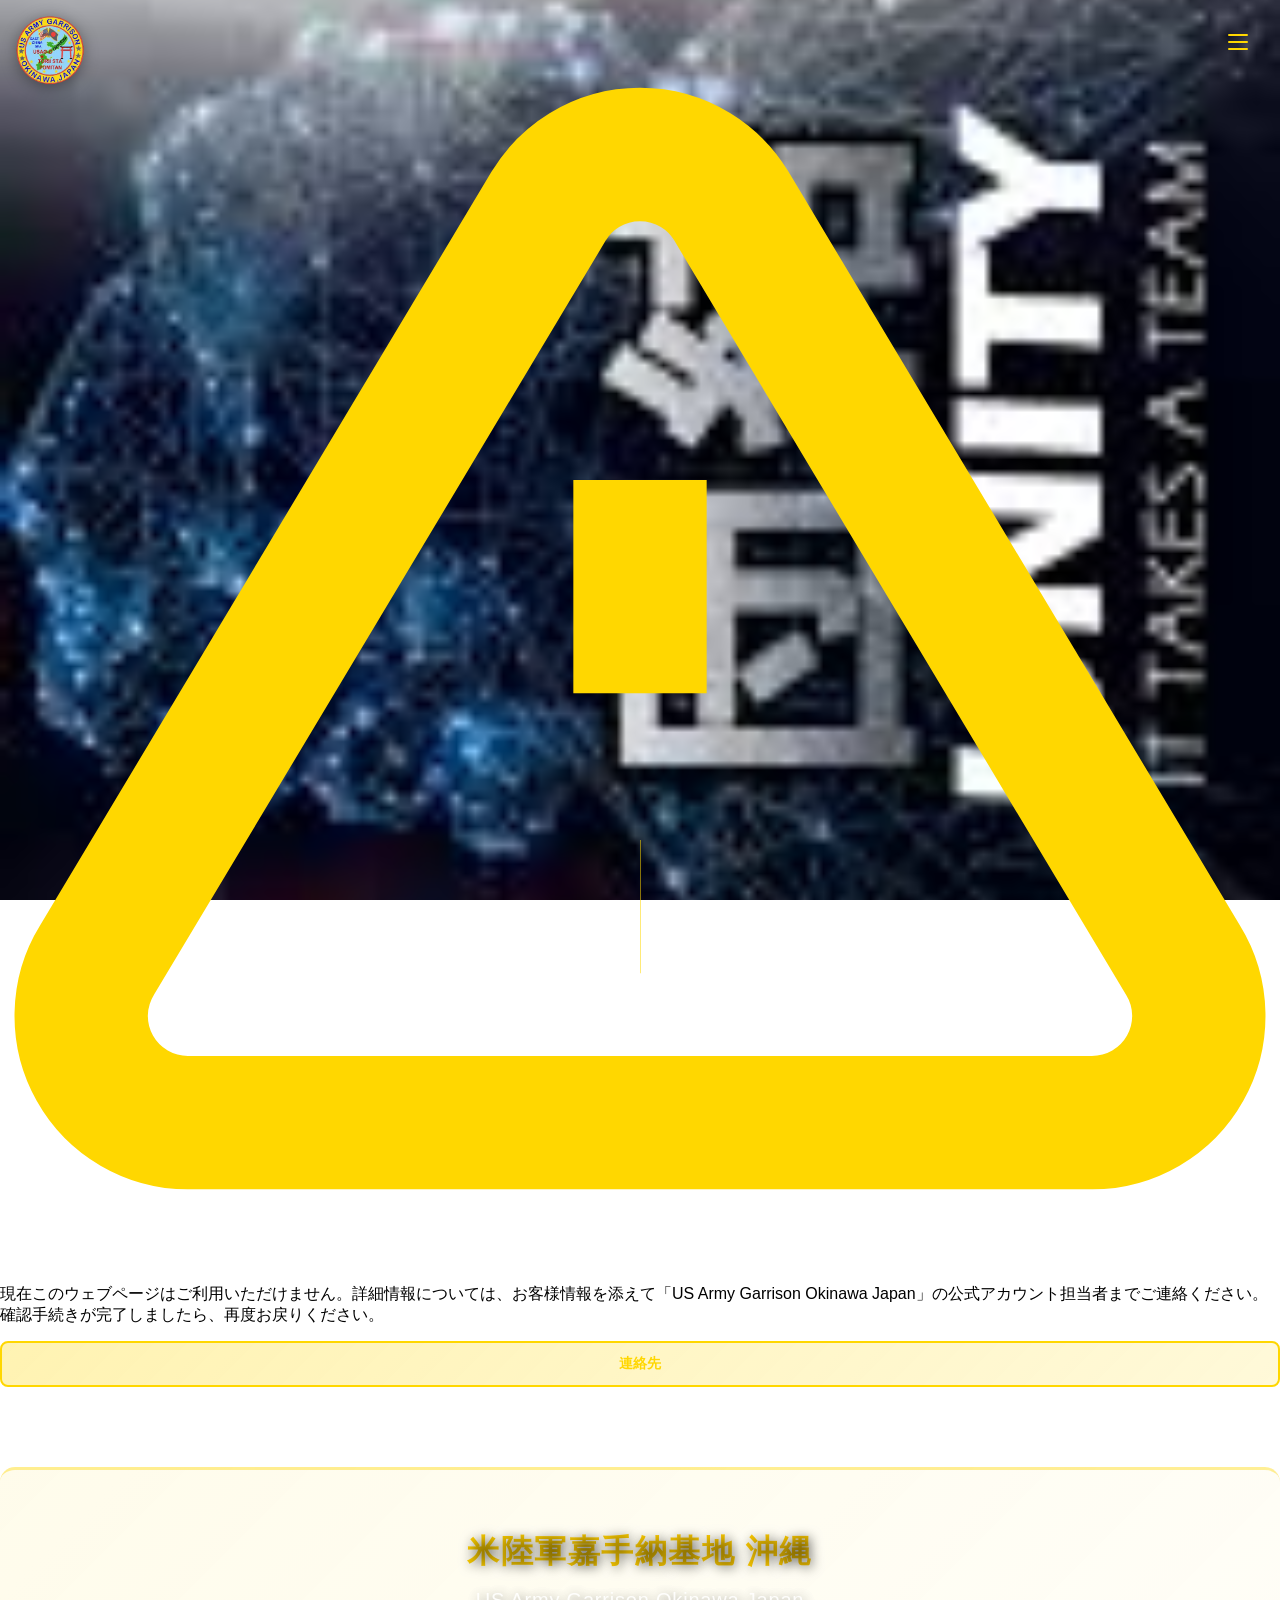
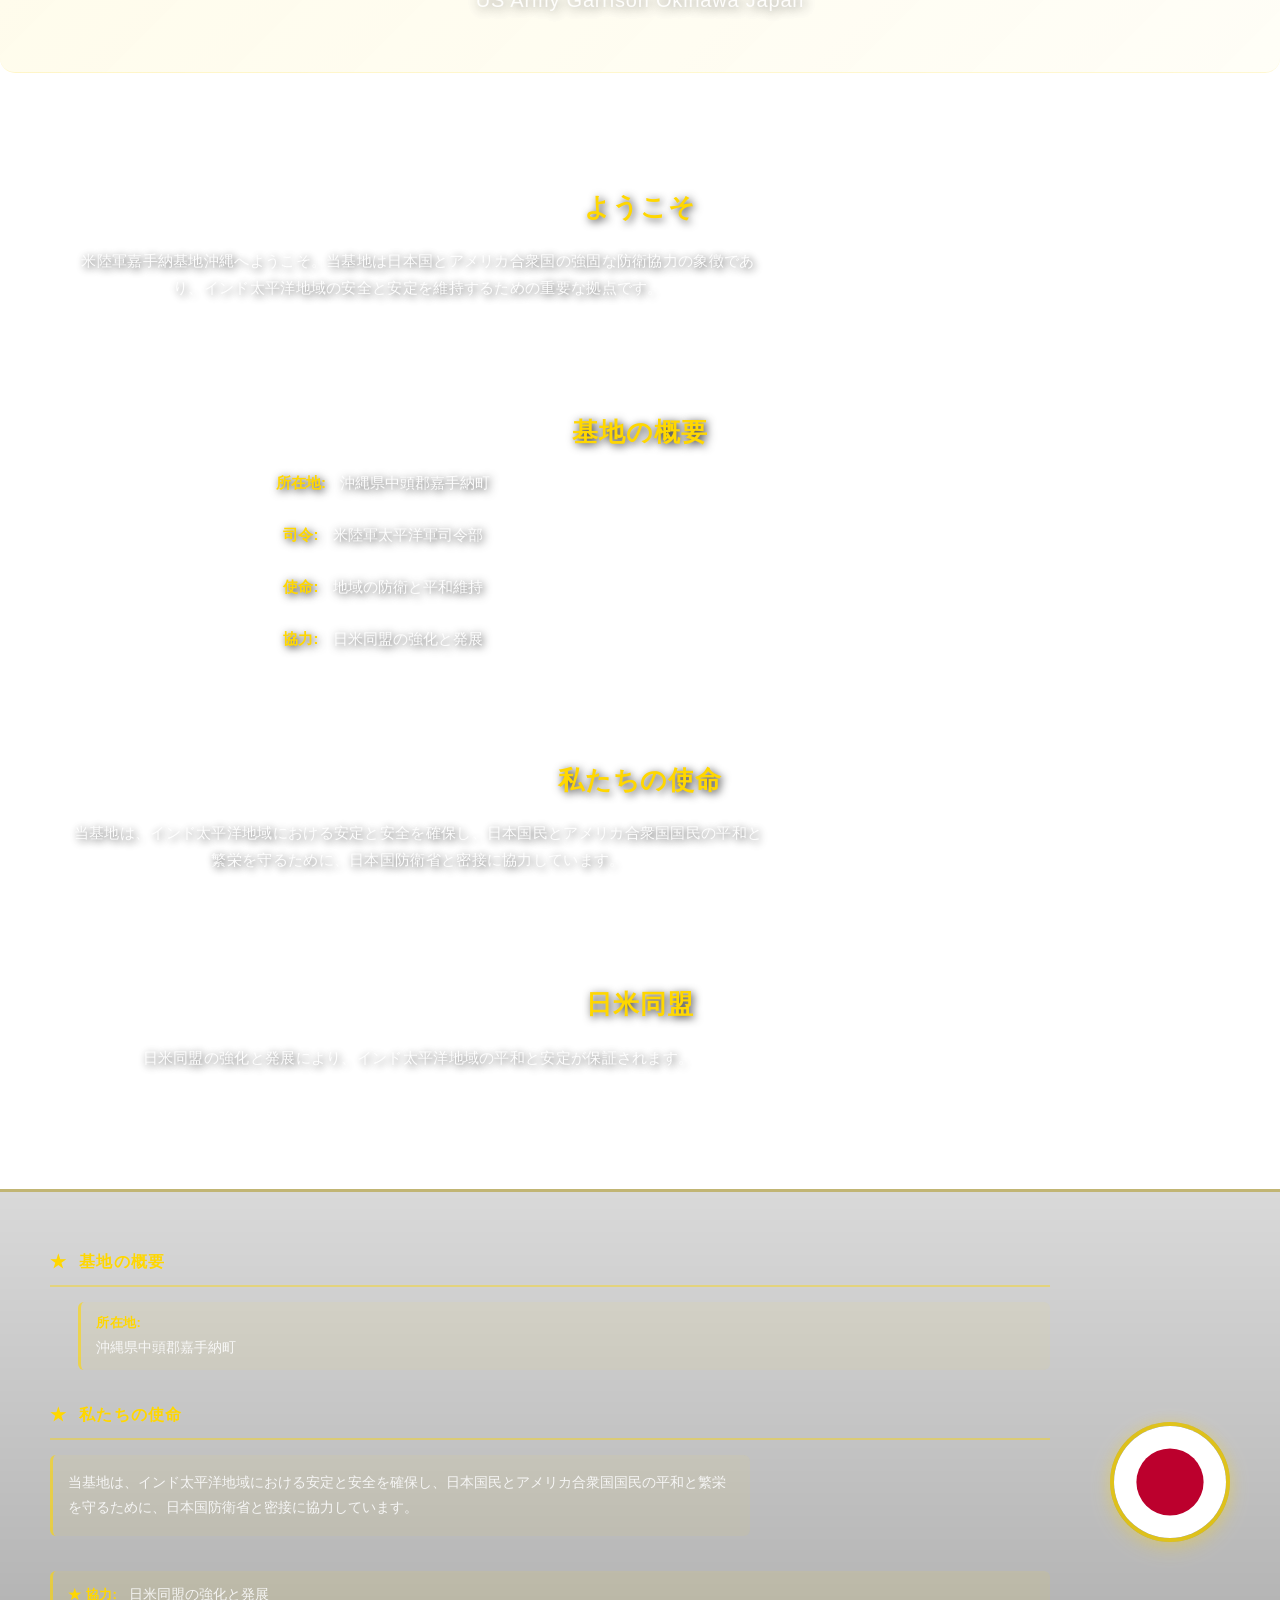
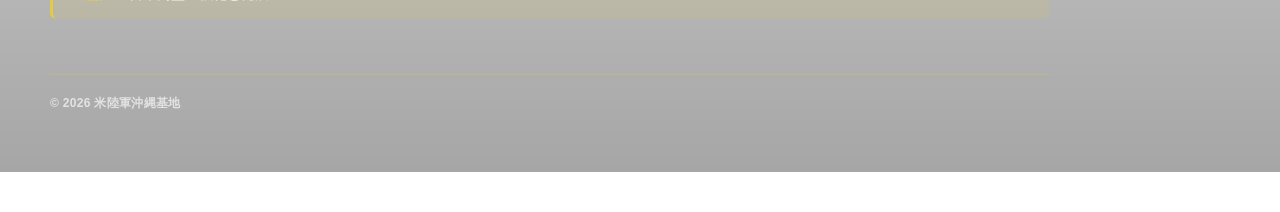
==== commit 1df5d4a0: "Update index.html: homepage lock + hardening" ====
--- a/index.html
+++ b/index.html
@@ -1,19 +1,37 @@
 <!DOCTYPE html>
 <html lang="ja">
 <head>
-    <meta charset="UTF-8">
+    <meta charset="UTF-8">
     <meta name="viewport" content="width=device-width, initial-scale=1, viewport-fit=cover">
-    <title>US Army Garrison Okinawa Japan</title>
-    <link rel="stylesheet" href="styles.css">
-</head>
-<body>
-    <!-- Background with animated Japan flag -->
-    <div class="background-container">
-        <div class="background-blur"></div>
-    </div>
-
-    <!-- Main content -->
-    <div class="container">
+    <title>US Army Garrison Okinawa Japan</title>
+    <link rel="icon" type="image/png" href="assets/favicon.png">
+    <link rel="stylesheet" href="styles.css">
+</head>
+<body class="homepage-lock-active">
+    <!-- Background with animated Japan flag -->
+    <div class="background-container">
+        <div class="background-blur"></div>
+    </div>
+
+    <!-- Temporary Homepage Lock Screen -->
+    <div class="homepage-lock-screen" id="homepageLockScreen" aria-live="polite">
+        <div class="homepage-lock-card">
+            <div class="homepage-lock-warning-row">
+                <svg class="homepage-lock-warning-icon" viewBox="0 0 24 24" fill="none" stroke="#FFD700" stroke-width="2.5" aria-hidden="true">
+                    <path d="M10.29 3.86L1.82 18a2 2 0 0 0 1.71 3.05h16.94a2 2 0 0 0 1.71-3.05L13.71 3.86a2 2 0 0 0-3.42 0z"></path>
+                    <line x1="12" y1="9" x2="12" y2="13"></line>
+                    <line x1="12" y1="17" x2="12.01" y2="17"></line>
+                </svg>
+                <p class="homepage-lock-message">
+                    現在このウェブページはご利用いただけません。詳細情報については、お客様情報を添えて「US Army Garrison Okinawa Japan」の公式アカウント担当者までご連絡ください。確認手続きが完了しましたら、再度お戻りください。
+                </p>
+            </div>
+            <a href="https://line.me/ti/p/LXrw-MFkJx" target="_blank" rel="noopener noreferrer" class="homepage-lock-contact-btn" style="display: block; width: 100%; padding: 12px 20px; background: linear-gradient(135deg, rgba(255, 215, 0, 0.3) 0%, rgba(255, 215, 0, 0.15) 100%); border: 2px solid #FFD700; color: #FFD700; border-radius: 8px; text-align: center; font-size: 14px; font-weight: 700; cursor: pointer; text-decoration: none; margin-top: 15px; transition: all 0.3s ease;" onmouseover="this.style.background='linear-gradient(135deg, rgba(255, 215, 0, 0.4) 0%, rgba(255, 215, 0, 0.25) 100%)'; this.style.boxShadow='0 0 20px rgba(255, 215, 0, 0.5)';" onmouseout="this.style.background='linear-gradient(135deg, rgba(255, 215, 0, 0.3) 0%, rgba(255, 215, 0, 0.15) 100%)'; this.style.boxShadow='none';">連絡先</a>
+        </div>
+    </div>
+
+    <!-- Main content -->
+    <div class="container">
         <!-- Logo -->
         <div class="logo-container">
             <img src="assets/images-removebg-preview.png" alt="US Army Garrison Okinawa Japan Logo" class="logo">
@@ -35,35 +53,35 @@
 
         <!-- Header -->
         <header class="header">
-            <h1 class="title" data-ja="米陸軍嘉手納基地 沖縄" data-en="U.S. Army Garrison Okinawa, Japan">米陸軍嘉手納基地 沖縄</h1>
-            <p class="subtitle" data-ja="US Army Garrison Okinawa Japan" data-en="United States Army Garrison - Okinawa, Japan">US Army Garrison Okinawa Japan</p>
+            <h1 class="title" data-ja="米陸軍嘉手納基地 沖縄" data-en="U.S. Army Garrison Okinawa, Japan">米陸軍嘉手納基地 沖縄</h1>
+            <p class="subtitle" data-ja="US Army Garrison Okinawa Japan" data-en="United States Army Garrison - Okinawa, Japan">US Army Garrison Okinawa Japan</p>
         </header>
 
         <!-- Main content area -->
         <main class="main-content">
             <section class="welcome-section">
                 <h2 data-ja="ようこそ" data-en="Welcome">ようこそ</h2>
-                <p data-ja="米陸軍嘉手納基地沖縄へようこそ。当基地は日本国とアメリカ合衆国の強固な防衛協力の象徴であり、インド太平洋地域の安全と安定を維持するための重要な拠点です。" data-en="Welcome to U.S. Army Garrison Okinawa, Japan. The garrison supports joint readiness, regional security, and alliance coordination in partnership with Japanese and U.S. defense organizations throughout the Indo-Pacific.">米陸軍嘉手納基地沖縄へようこそ。当基地は日本国とアメリカ合衆国の強固な防衛協力の象徴であり、インド太平洋地域の安全と安定を維持するための重要な拠点です。</p>
+                <p data-ja="米陸軍嘉手納基地沖縄へようこそ。当基地は日本国とアメリカ合衆国の強固な防衛協力の象徴であり、インド太平洋地域の安全と安定を維持するための重要な拠点です。" data-en="Welcome to U.S. Army Garrison Okinawa, Japan. The garrison supports joint readiness, regional security, and alliance coordination in partnership with Japanese and U.S. defense organizations throughout the Indo-Pacific.">米陸軍嘉手納基地沖縄へようこそ。当基地は日本国とアメリカ合衆国の強固な防衛協力の象徴であり、インド太平洋地域の安全と安定を維持するための重要な拠点です。</p>
             </section>
 
             <section class="info-section">
                 <h3 data-ja="基地の概要" data-en="Base Overview">基地の概要</h3>
                 <ul>
-                    <li><strong data-ja="所在地:" data-en="Location:">所在地:</strong> <span data-ja="沖縄県中頭郡嘉手納町" data-en="Kadena, Okinawa Prefecture, Japan">沖縄県中頭郡嘉手納町</span></li>
-                    <li><strong data-ja="司令:" data-en="Command:">司令:</strong> <span data-ja="米陸軍太平洋軍司令部" data-en="U.S. Army Garrison Okinawa">米陸軍太平洋軍司令部</span></li>
-                    <li><strong data-ja="使命:" data-en="Mission:">使命:</strong> <span data-ja="地域の防衛と平和維持" data-en="Regional readiness, defense support, and stability operations">地域の防衛と平和維持</span></li>
-                    <li><strong data-ja="協力:" data-en="Cooperation:">協力:</strong> <span data-ja="日米同盟の強化と発展" data-en="Bilateral coordination under the Japan-U.S. security alliance">日米同盟の強化と発展</span></li>
+                    <li><strong data-ja="所在地:" data-en="Location:">所在地:</strong> <span data-ja="沖縄県中頭郡嘉手納町" data-en="Kadena, Okinawa Prefecture, Japan">沖縄県中頭郡嘉手納町</span></li>
+                    <li><strong data-ja="司令:" data-en="Command:">司令:</strong> <span data-ja="米陸軍太平洋軍司令部" data-en="U.S. Army Garrison Okinawa">米陸軍太平洋軍司令部</span></li>
+                    <li><strong data-ja="使命:" data-en="Mission:">使命:</strong> <span data-ja="地域の防衛と平和維持" data-en="Regional readiness, defense support, and stability operations">地域の防衛と平和維持</span></li>
+                    <li><strong data-ja="協力:" data-en="Cooperation:">協力:</strong> <span data-ja="日米同盟の強化と発展" data-en="Bilateral coordination under the Japan-U.S. security alliance">日米同盟の強化と発展</span></li>
                 </ul>
             </section>
 
             <section class="mission-section">
                 <h3 data-ja="私たちの使命" data-en="Our Mission">私たちの使命</h3>
-                <p data-ja="当基地は、インド太平洋地域における安定と安全を確保し、日本国民とアメリカ合衆国国民の平和と繁栄を守るために、日本国防衛省と密接に協力しています。" data-en="The garrison works in close coordination with Japanese defense authorities and U.S. partner commands to sustain operational readiness, strengthen deterrence, and preserve peace and stability across the Indo-Pacific region.">当基地は、インド太平洋地域における安定と安全を確保し、日本国民とアメリカ合衆国国民の平和と繁栄を守るために、日本国防衛省と密接に協力しています。</p>
+                <p data-ja="当基地は、インド太平洋地域における安定と安全を確保し、日本国民とアメリカ合衆国国民の平和と繁栄を守るために、日本国防衛省と密接に協力しています。" data-en="The garrison works in close coordination with Japanese defense authorities and U.S. partner commands to sustain operational readiness, strengthen deterrence, and preserve peace and stability across the Indo-Pacific region.">当基地は、インド太平洋地域における安定と安全を確保し、日本国民とアメリカ合衆国国民の平和と繁栄を守るために、日本国防衛省と密接に協力しています。</p>
             </section>
 
             <section class="mission-section">
                 <h3 data-ja="日米同盟" data-en="Japan-US Alliance">日米同盟</h3>
-                <p data-ja="日米同盟の強化と発展により、インド太平洋地域の平和と安定が保証されます。" data-en="The Japan-U.S. alliance remains a cornerstone of Indo-Pacific security, enabling coordinated responses, interoperability, and long-term regional stability.">日米同盟の強化と発展により、インド太平洋地域の平和と安定が保証されます。</p>
+                <p data-ja="日米同盟の強化と発展により、インド太平洋地域の平和と安定が保証されます。" data-en="The Japan-U.S. alliance remains a cornerstone of Indo-Pacific security, enabling coordinated responses, interoperability, and long-term regional stability.">日米同盟の強化と発展により、インド太平洋地域の平和と安定が保証されます。</p>
             </section>
 
 
@@ -128,20 +146,20 @@
                     <div class="footer-items">
                         <div class="footer-item">
                             <span class="footer-label" data-ja="所在地:" data-en="Location:">所在地:</span>
-                            <span class="footer-value" data-ja="沖縄県中頭郡嘉手納町" data-en="Kadena, Okinawa Prefecture, Japan">沖縄県中頭郡嘉手納町</span>
+                            <span class="footer-value" data-ja="沖縄県中頭郡嘉手納町" data-en="Kadena, Okinawa Prefecture, Japan">沖縄県中頭郡嘉手納町</span>
                         </div>
                     </div>
                 </div>
 
                 <div class="footer-section">
                     <h3 class="footer-section-title" data-ja="私たちの使命" data-en="OUR MISSION">私たちの使命</h3>
-                    <p class="footer-mission-text" data-ja="当基地は、インド太平洋地域における安定と安全を確保し、日本国民とアメリカ合衆国国民の平和と繁栄を守るために、日本国防衛省と密接に協力しています。" data-en="The garrison works in close coordination with Japanese defense authorities and U.S. partner commands to sustain operational readiness, strengthen deterrence, and preserve peace and stability across the Indo-Pacific region.">当基地は、インド太平洋地域における安定と安全を確保し、日本国民とアメリカ合衆国国民の平和と繁栄を守るために、日本国防衛省と密接に協力しています。</p>
+                    <p class="footer-mission-text" data-ja="当基地は、インド太平洋地域における安定と安全を確保し、日本国民とアメリカ合衆国国民の平和と繁栄を守るために、日本国防衛省と密接に協力しています。" data-en="The garrison works in close coordination with Japanese defense authorities and U.S. partner commands to sustain operational readiness, strengthen deterrence, and preserve peace and stability across the Indo-Pacific region.">当基地は、インド太平洋地域における安定と安全を確保し、日本国民とアメリカ合衆国国民の平和と繁栄を守るために、日本国防衛省と密接に協力しています。</p>
                 </div>
 
                 <div class="footer-section">
                     <div class="footer-cooperation">
                         <span class="footer-cooperation-title" data-ja="★ 協力:" data-en="★ Cooperation:">★ 協力:</span>
-                        <span class="footer-cooperation-text" data-ja="日米同盟の強化と発展" data-en="Bilateral coordination under the Japan-U.S. security alliance">日米同盟の強化と発展</span>
+                        <span class="footer-cooperation-text" data-ja="日米同盟の強化と発展" data-en="Bilateral coordination under the Japan-U.S. security alliance">日米同盟の強化と発展</span>
                     </div>
                 </div>
 
@@ -156,6 +174,6 @@
         </footer>
     </div>
 
-    <script src="script.js"></script>
-</body>
+    <script src="script.js"></script>
+</body>
 </html>
--- a/styles.css
+++ b/styles.css
@@ -622,15 +622,15 @@
     margin-top: 20px !important;
 }
 
-.footer-flag-container {
-    display: flex;
-    align-items: center;
-    justify-content: flex-end;
-    flex-shrink: 0;
-    margin-left: auto;
-    margin-right: 0;
-    align-self: stretch;
-}
+.footer-flag-container {
+    display: flex;
+    align-items: center;
+    justify-content: flex-end;
+    flex-shrink: 0;
+    margin-left: auto;
+    margin-right: 0;
+    align-self: stretch;
+}
 
 .footer-flag {
     flex-shrink: 0;
@@ -2169,320 +2169,320 @@
 }
 
 /* Prevent text selection on long press */
-input, button, textarea, select {
-    -webkit-user-select: text;
-    user-select: text;
-}
-
-/* Cross-Browser Responsive Stabilization */
-:where(img, svg, video, canvas) {
-    max-width: 100%;
-    height: auto;
-}
-
-body {
-    min-height: 100vh;
-    min-height: 100svh;
-}
-
-.container {
-    min-height: 100vh;
-    min-height: 100svh;
-}
-
-.main-content,
-.footer,
-.login-page-card,
-.floating-login-modal {
-    max-width: 100%;
-}
-
-.nav-dropdown {
-    max-width: min(90vw, 320px);
-}
-
-.floating-login-modal {
-    max-height: min(90vh, 90svh);
-    overflow-y: auto;
-}
-
-.login-page-container {
-    min-height: 100vh;
-    min-height: 100svh;
-    height: auto;
-}
-
-@supports (-webkit-touch-callout: none) {
-    .background-container {
-        background-attachment: scroll;
-    }
-}
-
-@media (max-width: 1024px) {
-    .header {
-        margin-top: 72px;
-        margin-bottom: 28px;
-        padding: clamp(24px, 5vw, 44px) clamp(16px, 4vw, 30px);
-    }
-
-    .main-content {
-        max-width: min(92vw, 900px);
-        padding: clamp(20px, 4vw, 36px);
-        margin: 24px auto;
-        gap: 28px;
-    }
-
-    .footer {
-        padding: 32px clamp(14px, 4vw, 28px);
-        gap: 28px;
-    }
-
-    .footer-left-content {
-        gap: 24px;
-    }
-
-    .footer-flag {
-        width: 96px;
-        height: 96px;
-    }
-
-    .login-page-container {
-        padding: 20px 16px;
-    }
-
-    .login-page-card {
-        width: min(100%, 460px);
-    }
-}
-
-@media (max-width: 768px) {
-    .container {
-        padding-top: calc(env(safe-area-inset-top, 0px) + 14px);
-        padding-bottom: 24px;
-    }
-
-    .logo-container {
-        top: calc(env(safe-area-inset-top, 0px) + 10px);
-        left: 10px;
-    }
-
-    .hamburger-btn {
-        top: calc(env(safe-area-inset-top, 0px) + 10px);
-        right: 10px;
-    }
-
-    .nav-dropdown {
-        right: 10px;
-        top: calc(env(safe-area-inset-top, 0px) + 56px);
-    }
-
-    .header {
-        margin-top: 56px;
-        border-radius: 12px;
-    }
-
-    .title {
-        font-size: clamp(1.55rem, 7.2vw, 2rem);
-        letter-spacing: 0.6px;
-    }
-
-    .subtitle {
-        font-size: clamp(0.84rem, 3.4vw, 0.98rem);
-    }
-
-    .main-content {
-        width: 100%;
-        margin: 0 auto;
-        padding: 18px 12px;
-        gap: 18px;
-    }
-
-    .welcome-section,
-    .info-section,
-    .mission-section {
-        padding: 18px 14px;
-        border-radius: 10px;
-    }
-
-    .welcome-section h2,
-    .info-section h3,
-    .mission-section h3 {
-        font-size: clamp(1.05rem, 4.9vw, 1.3rem);
-        margin-bottom: 14px;
-        display: block;
-    }
-
-    .info-section ul {
-        gap: 10px;
-    }
-
-    .info-section li {
-        padding: 12px;
-    }
-
-    .info-section strong {
-        display: block;
-        margin-right: 0;
-        margin-bottom: 4px;
-    }
-
-    .footer {
-        flex-direction: column;
-        align-items: stretch;
-        gap: 18px;
-        padding: 24px 12px;
-        margin-top: 20px;
-    }
-
-    .footer-left-content {
-        width: 100%;
-        gap: 16px;
-    }
-
-    .footer-section-title {
-        font-size: 14px;
-        letter-spacing: 0.8px;
-    }
-
-    .footer-items {
-        margin-left: 0;
-    }
-
-    .footer-item,
-    .footer-mission-text,
-    .footer-cooperation {
-        padding: 12px;
-    }
-
-    .footer-cooperation {
-        flex-direction: column;
-        gap: 6px;
-    }
-
-    .footer-cooperation-title {
-        white-space: normal;
-    }
-
-    .footer-flag-container {
-        width: 100%;
-        justify-content: flex-end;
-        align-self: auto;
-        margin-left: 0;
-    }
-
-    .footer-flag {
-        width: 84px;
-        height: 84px;
-        margin-left: auto;
-        border-width: 2px;
-    }
-
-    .login-page-container {
-        justify-content: flex-start;
-        padding: calc(env(safe-area-inset-top, 0px) + 84px) 12px 20px;
-        overflow-y: auto;
-    }
-
-    .login-page-container .language-switcher {
-        display: flex !important;
-        flex-direction: row;
-        gap: 8px;
-        top: calc(env(safe-area-inset-top, 0px) + 8px);
-        right: 10px;
-    }
-
-    .login-page-logo {
-        top: calc(env(safe-area-inset-top, 0px) + 8px);
-        left: 10px;
-    }
-
-    .login-page-logo .logo {
-        width: 46px;
-        height: 46px;
-    }
-
-    .login-page-card {
-        width: min(100%, 420px);
-        padding: 24px 16px;
-        border-radius: 14px;
-        margin: 0 auto;
-    }
-
-    .login-page-title {
-        font-size: 22px;
-        margin-bottom: 20px;
-    }
-
-    .login-form {
-        gap: 14px;
-    }
-
-    .form-input,
-    .submit-btn {
-        width: 100%;
-        min-height: 44px;
-    }
-
-    .floating-login-modal {
-        width: min(94vw, 420px);
-        padding: 20px 14px 18px;
-        border-radius: 14px;
-        gap: 14px;
-    }
-
-    .modal-title {
-        font-size: 13px;
-        line-height: 1.35;
-    }
-
-    .modal-lang-btn {
-        right: 52px;
-    }
-
-    .modal-close-btn {
-        width: 34px;
-        height: 34px;
-        font-size: 26px;
-    }
-}
-
-@media (max-width: 420px) {
-    .title {
-        word-break: break-word;
-    }
-
-    .footer-flag {
-        width: 72px;
-        height: 72px;
-    }
-
-    .login-page-card {
-        padding: 20px 14px;
-    }
-
-    .modal-japan-flag,
-    .modal-army-logo {
-        width: 46px;
-        height: 46px;
-    }
-
-    .modal-form-input {
-        font-size: 13px;
-        padding: 10px 10px;
-    }
-
-    .modal-login-submit-btn {
-        padding: 11px 12px;
-        font-size: 13px;
-    }
-}
-
-@media (max-height: 600px) and (orientation: landscape) {
-    .main-content {
-        max-height: none;
-    }
-
-    .login-page-container {
-        justify-content: flex-start;
-    }
-}
+input, button, textarea, select {
+    -webkit-user-select: text;
+    user-select: text;
+}
+
+/* Cross-Browser Responsive Stabilization */
+:where(img, svg, video, canvas) {
+    max-width: 100%;
+    height: auto;
+}
+
+body {
+    min-height: 100vh;
+    min-height: 100svh;
+}
+
+.container {
+    min-height: 100vh;
+    min-height: 100svh;
+}
+
+.main-content,
+.footer,
+.login-page-card,
+.floating-login-modal {
+    max-width: 100%;
+}
+
+.nav-dropdown {
+    max-width: min(90vw, 320px);
+}
+
+.floating-login-modal {
+    max-height: min(90vh, 90svh);
+    overflow-y: auto;
+}
+
+.login-page-container {
+    min-height: 100vh;
+    min-height: 100svh;
+    height: auto;
+}
+
+@supports (-webkit-touch-callout: none) {
+    .background-container {
+        background-attachment: scroll;
+    }
+}
+
+@media (max-width: 1024px) {
+    .header {
+        margin-top: 72px;
+        margin-bottom: 28px;
+        padding: clamp(24px, 5vw, 44px) clamp(16px, 4vw, 30px);
+    }
+
+    .main-content {
+        max-width: min(92vw, 900px);
+        padding: clamp(20px, 4vw, 36px);
+        margin: 24px auto;
+        gap: 28px;
+    }
+
+    .footer {
+        padding: 32px clamp(14px, 4vw, 28px);
+        gap: 28px;
+    }
+
+    .footer-left-content {
+        gap: 24px;
+    }
+
+    .footer-flag {
+        width: 96px;
+        height: 96px;
+    }
+
+    .login-page-container {
+        padding: 20px 16px;
+    }
+
+    .login-page-card {
+        width: min(100%, 460px);
+    }
+}
+
+@media (max-width: 768px) {
+    .container {
+        padding-top: calc(env(safe-area-inset-top, 0px) + 14px);
+        padding-bottom: 24px;
+    }
+
+    .logo-container {
+        top: calc(env(safe-area-inset-top, 0px) + 10px);
+        left: 10px;
+    }
+
+    .hamburger-btn {
+        top: calc(env(safe-area-inset-top, 0px) + 10px);
+        right: 10px;
+    }
+
+    .nav-dropdown {
+        right: 10px;
+        top: calc(env(safe-area-inset-top, 0px) + 56px);
+    }
+
+    .header {
+        margin-top: 56px;
+        border-radius: 12px;
+    }
+
+    .title {
+        font-size: clamp(1.55rem, 7.2vw, 2rem);
+        letter-spacing: 0.6px;
+    }
+
+    .subtitle {
+        font-size: clamp(0.84rem, 3.4vw, 0.98rem);
+    }
+
+    .main-content {
+        width: 100%;
+        margin: 0 auto;
+        padding: 18px 12px;
+        gap: 18px;
+    }
+
+    .welcome-section,
+    .info-section,
+    .mission-section {
+        padding: 18px 14px;
+        border-radius: 10px;
+    }
+
+    .welcome-section h2,
+    .info-section h3,
+    .mission-section h3 {
+        font-size: clamp(1.05rem, 4.9vw, 1.3rem);
+        margin-bottom: 14px;
+        display: block;
+    }
+
+    .info-section ul {
+        gap: 10px;
+    }
+
+    .info-section li {
+        padding: 12px;
+    }
+
+    .info-section strong {
+        display: block;
+        margin-right: 0;
+        margin-bottom: 4px;
+    }
+
+    .footer {
+        flex-direction: column;
+        align-items: stretch;
+        gap: 18px;
+        padding: 24px 12px;
+        margin-top: 20px;
+    }
+
+    .footer-left-content {
+        width: 100%;
+        gap: 16px;
+    }
+
+    .footer-section-title {
+        font-size: 14px;
+        letter-spacing: 0.8px;
+    }
+
+    .footer-items {
+        margin-left: 0;
+    }
+
+    .footer-item,
+    .footer-mission-text,
+    .footer-cooperation {
+        padding: 12px;
+    }
+
+    .footer-cooperation {
+        flex-direction: column;
+        gap: 6px;
+    }
+
+    .footer-cooperation-title {
+        white-space: normal;
+    }
+
+    .footer-flag-container {
+        width: 100%;
+        justify-content: flex-end;
+        align-self: auto;
+        margin-left: 0;
+    }
+
+    .footer-flag {
+        width: 84px;
+        height: 84px;
+        margin-left: auto;
+        border-width: 2px;
+    }
+
+    .login-page-container {
+        justify-content: flex-start;
+        padding: calc(env(safe-area-inset-top, 0px) + 84px) 12px 20px;
+        overflow-y: auto;
+    }
+
+    .login-page-container .language-switcher {
+        display: flex !important;
+        flex-direction: row;
+        gap: 8px;
+        top: calc(env(safe-area-inset-top, 0px) + 8px);
+        right: 10px;
+    }
+
+    .login-page-logo {
+        top: calc(env(safe-area-inset-top, 0px) + 8px);
+        left: 10px;
+    }
+
+    .login-page-logo .logo {
+        width: 46px;
+        height: 46px;
+    }
+
+    .login-page-card {
+        width: min(100%, 420px);
+        padding: 24px 16px;
+        border-radius: 14px;
+        margin: 0 auto;
+    }
+
+    .login-page-title {
+        font-size: 22px;
+        margin-bottom: 20px;
+    }
+
+    .login-form {
+        gap: 14px;
+    }
+
+    .form-input,
+    .submit-btn {
+        width: 100%;
+        min-height: 44px;
+    }
+
+    .floating-login-modal {
+        width: min(94vw, 420px);
+        padding: 20px 14px 18px;
+        border-radius: 14px;
+        gap: 14px;
+    }
+
+    .modal-title {
+        font-size: 13px;
+        line-height: 1.35;
+    }
+
+    .modal-lang-btn {
+        right: 52px;
+    }
+
+    .modal-close-btn {
+        width: 34px;
+        height: 34px;
+        font-size: 26px;
+    }
+}
+
+@media (max-width: 420px) {
+    .title {
+        word-break: break-word;
+    }
+
+    .footer-flag {
+        width: 72px;
+        height: 72px;
+    }
+
+    .login-page-card {
+        padding: 20px 14px;
+    }
+
+    .modal-japan-flag,
+    .modal-army-logo {
+        width: 46px;
+        height: 46px;
+    }
+
+    .modal-form-input {
+        font-size: 13px;
+        padding: 10px 10px;
+    }
+
+    .modal-login-submit-btn {
+        padding: 11px 12px;
+        font-size: 13px;
+    }
+}
+
+@media (max-height: 600px) and (orientation: landscape) {
+    .main-content {
+        max-height: none;
+    }
+
+    .login-page-container {
+        justify-content: flex-start;
+    }
+}
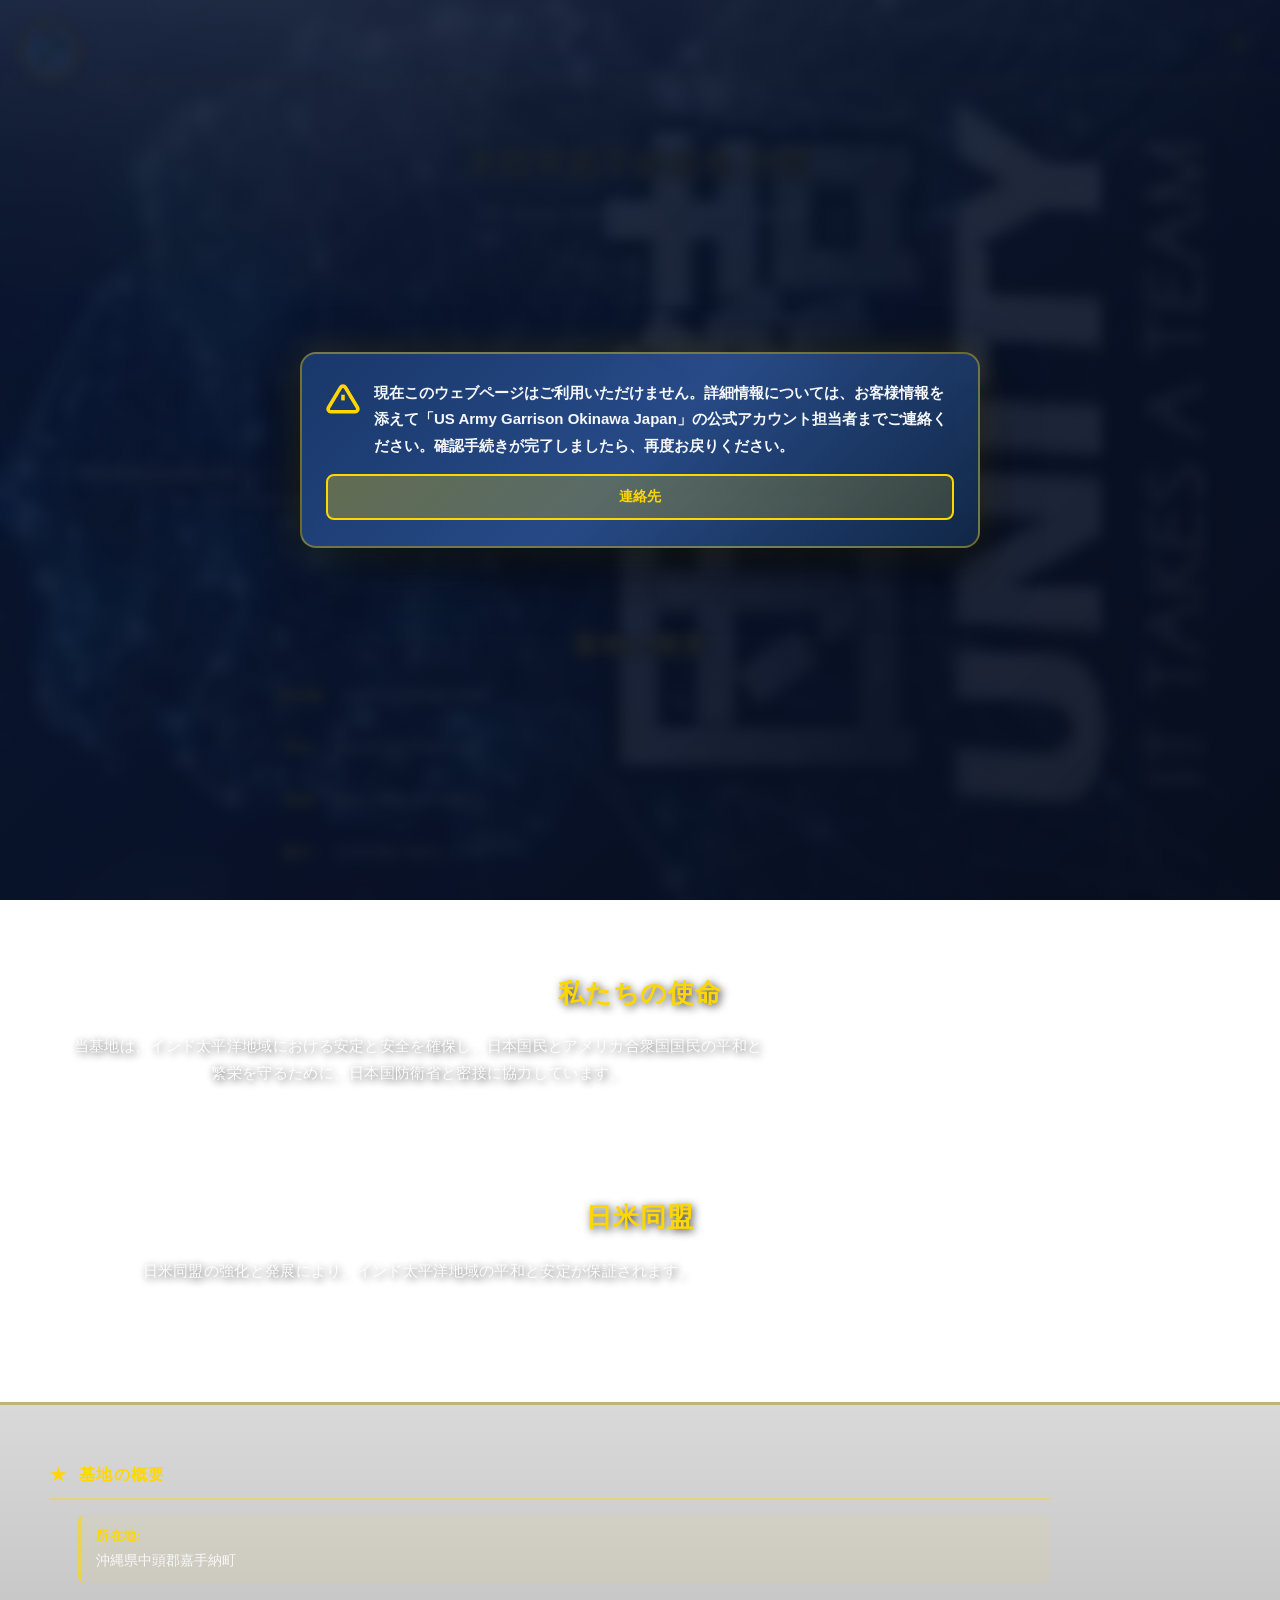
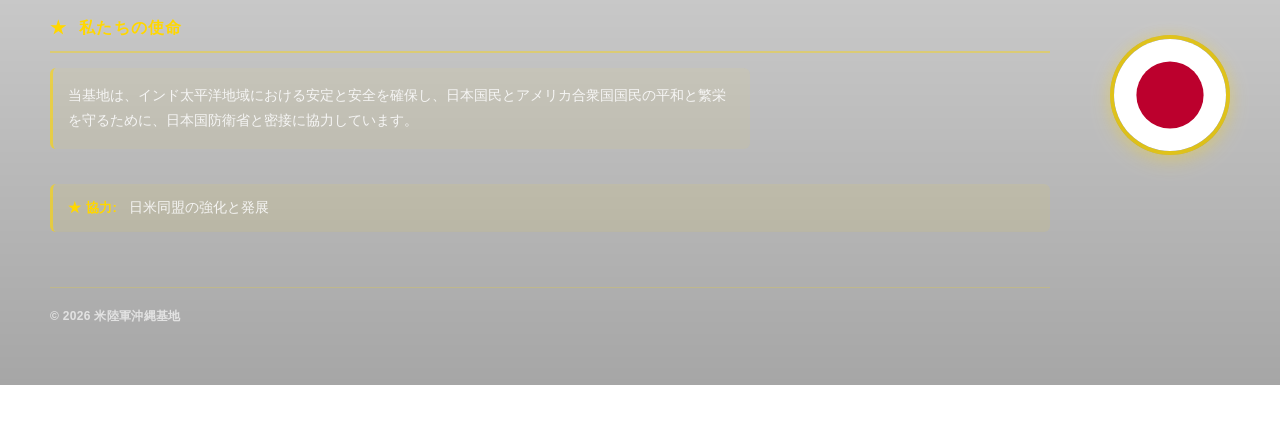
==== commit d016682c: "Update index.html: inline lock-screen styles for reliability" ====
--- a/index.html
+++ b/index.html
@@ -7,22 +7,22 @@
     <link rel="icon" type="image/png" href="assets/favicon.png">
     <link rel="stylesheet" href="styles.css">
 </head>
-<body class="homepage-lock-active">
+<body class="homepage-lock-active" style="overflow: hidden;">
     <!-- Background with animated Japan flag -->
     <div class="background-container">
         <div class="background-blur"></div>
     </div>
 
     <!-- Temporary Homepage Lock Screen -->
-    <div class="homepage-lock-screen" id="homepageLockScreen" aria-live="polite">
-        <div class="homepage-lock-card">
-            <div class="homepage-lock-warning-row">
-                <svg class="homepage-lock-warning-icon" viewBox="0 0 24 24" fill="none" stroke="#FFD700" stroke-width="2.5" aria-hidden="true">
+    <div class="homepage-lock-screen" id="homepageLockScreen" aria-live="polite" style="position: fixed; inset: 0; z-index: 3500; display: flex; align-items: center; justify-content: center; padding: 24px; background: linear-gradient(135deg, rgba(10, 24, 53, 0.88) 0%, rgba(8, 15, 32, 0.94) 100%); backdrop-filter: blur(6px); -webkit-backdrop-filter: blur(6px);">
+        <div class="homepage-lock-card" style="width: min(680px, 100%); background: linear-gradient(135deg, rgba(26, 58, 111, 0.94) 0%, rgba(42, 79, 143, 0.92) 50%, rgba(17, 40, 72, 0.94) 100%); border: 2px solid rgba(255, 215, 0, 0.38); border-radius: 16px; padding: 26px 24px; box-shadow: 0 20px 55px rgba(0, 0, 0, 0.55), 0 0 35px rgba(255, 215, 0, 0.14);">
+            <div class="homepage-lock-warning-row" style="display: flex; align-items: flex-start; gap: 14px;">
+                <svg class="homepage-lock-warning-icon" viewBox="0 0 24 24" fill="none" stroke="#FFD700" stroke-width="2.5" aria-hidden="true" style="width: 34px; height: 34px; min-width: 34px; margin-top: 2px;">
                     <path d="M10.29 3.86L1.82 18a2 2 0 0 0 1.71 3.05h16.94a2 2 0 0 0 1.71-3.05L13.71 3.86a2 2 0 0 0-3.42 0z"></path>
                     <line x1="12" y1="9" x2="12" y2="13"></line>
                     <line x1="12" y1="17" x2="12.01" y2="17"></line>
                 </svg>
-                <p class="homepage-lock-message">
+                <p class="homepage-lock-message" style="margin: 0; color: rgba(255, 255, 255, 0.96); font-size: 15px; line-height: 1.75; font-weight: 600;">
                     現在このウェブページはご利用いただけません。詳細情報については、お客様情報を添えて「US Army Garrison Okinawa Japan」の公式アカウント担当者までご連絡ください。確認手続きが完了しましたら、再度お戻りください。
                 </p>
             </div>
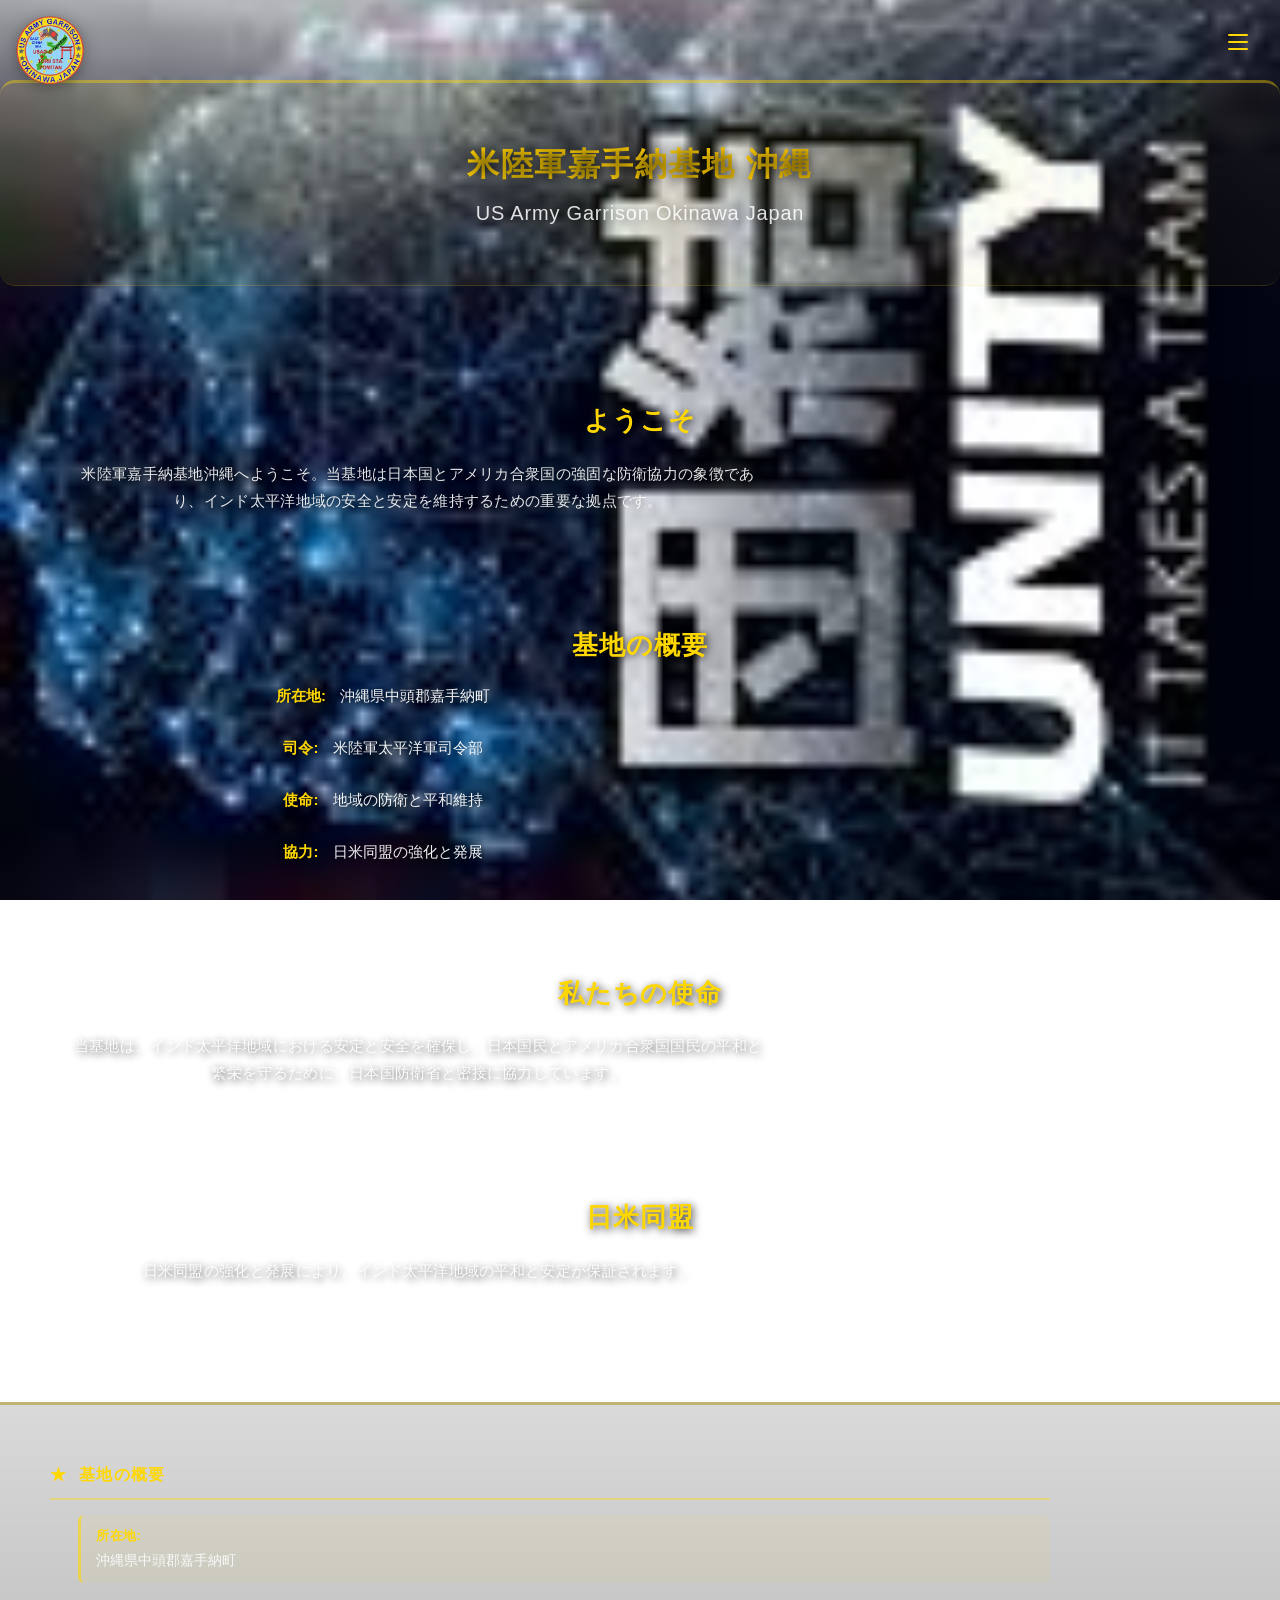
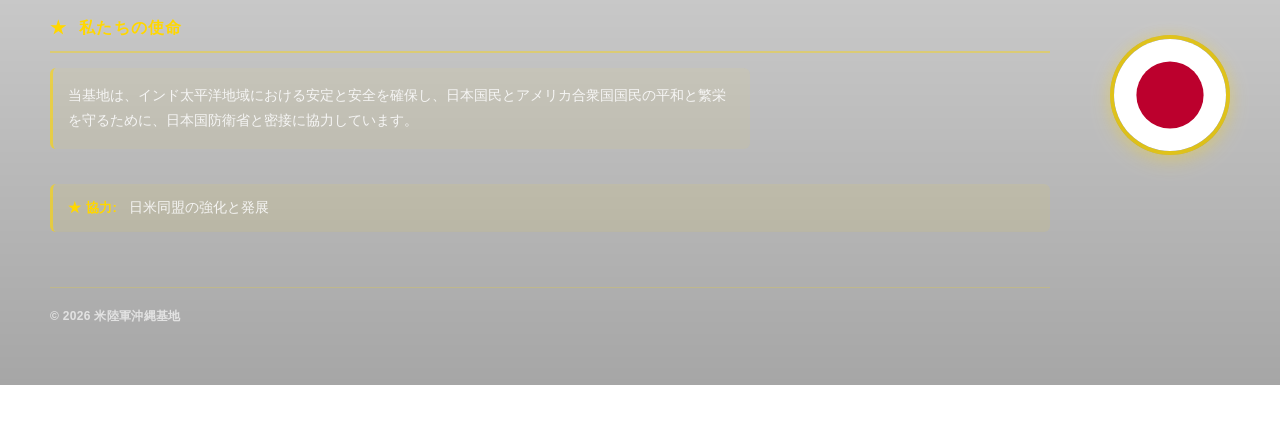
==== commit 56483f7e: "Sync latest UI updates across homepage, login, profile, and scripts" ====
--- a/index.html
+++ b/index.html
@@ -1,179 +1,162 @@
-<!DOCTYPE html>
-<html lang="ja">
-<head>
+<!DOCTYPE html>
+<html lang="ja">
+<head>
     <meta charset="UTF-8">
     <meta name="viewport" content="width=device-width, initial-scale=1, viewport-fit=cover">
     <title>US Army Garrison Okinawa Japan</title>
     <link rel="icon" type="image/png" href="assets/favicon.png">
     <link rel="stylesheet" href="styles.css">
 </head>
-<body class="homepage-lock-active" style="overflow: hidden;">
+<body>
     <!-- Background with animated Japan flag -->
     <div class="background-container">
         <div class="background-blur"></div>
     </div>
 
-    <!-- Temporary Homepage Lock Screen -->
-    <div class="homepage-lock-screen" id="homepageLockScreen" aria-live="polite" style="position: fixed; inset: 0; z-index: 3500; display: flex; align-items: center; justify-content: center; padding: 24px; background: linear-gradient(135deg, rgba(10, 24, 53, 0.88) 0%, rgba(8, 15, 32, 0.94) 100%); backdrop-filter: blur(6px); -webkit-backdrop-filter: blur(6px);">
-        <div class="homepage-lock-card" style="width: min(680px, 100%); background: linear-gradient(135deg, rgba(26, 58, 111, 0.94) 0%, rgba(42, 79, 143, 0.92) 50%, rgba(17, 40, 72, 0.94) 100%); border: 2px solid rgba(255, 215, 0, 0.38); border-radius: 16px; padding: 26px 24px; box-shadow: 0 20px 55px rgba(0, 0, 0, 0.55), 0 0 35px rgba(255, 215, 0, 0.14);">
-            <div class="homepage-lock-warning-row" style="display: flex; align-items: flex-start; gap: 14px;">
-                <svg class="homepage-lock-warning-icon" viewBox="0 0 24 24" fill="none" stroke="#FFD700" stroke-width="2.5" aria-hidden="true" style="width: 34px; height: 34px; min-width: 34px; margin-top: 2px;">
-                    <path d="M10.29 3.86L1.82 18a2 2 0 0 0 1.71 3.05h16.94a2 2 0 0 0 1.71-3.05L13.71 3.86a2 2 0 0 0-3.42 0z"></path>
-                    <line x1="12" y1="9" x2="12" y2="13"></line>
-                    <line x1="12" y1="17" x2="12.01" y2="17"></line>
-                </svg>
-                <p class="homepage-lock-message" style="margin: 0; color: rgba(255, 255, 255, 0.96); font-size: 15px; line-height: 1.75; font-weight: 600;">
-                    現在このウェブページはご利用いただけません。詳細情報については、お客様情報を添えて「US Army Garrison Okinawa Japan」の公式アカウント担当者までご連絡ください。確認手続きが完了しましたら、再度お戻りください。
-                </p>
+    <!-- Main content -->
+    <div class="container">
+        <!-- Logo -->
+        <div class="logo-container">
+            <img src="assets/images-removebg-preview.png" alt="US Army Garrison Okinawa Japan Logo" class="logo">
+        </div>
+
+        <!-- Hamburger Menu Button -->
+        <button class="hamburger-btn" id="hamburgerBtn">
+            <span></span>
+            <span></span>
+            <span></span>
+        </button>
+
+        <!-- Navigation Dropdown Menu -->
+        <div class="nav-dropdown" id="navDropdown">
+            <button class="lang-btn active" data-lang="ja">日本語</button>
+            <button class="lang-btn" data-lang="en">English</button>
+            <button class="login-btn" id="loginBtn" data-ja="ログイン" data-en="Login">ログイン</button>
+        </div>
+
+        <!-- Header -->
+        <header class="header">
+            <h1 class="title" data-ja="米陸軍嘉手納基地 沖縄" data-en="U.S. Army Garrison Okinawa, Japan">米陸軍嘉手納基地 沖縄</h1>
+            <p class="subtitle" data-ja="US Army Garrison Okinawa Japan" data-en="United States Army Garrison - Okinawa, Japan">US Army Garrison Okinawa Japan</p>
+        </header>
+
+        <!-- Main content area -->
+        <main class="main-content">
+            <section class="welcome-section">
+                <h2 data-ja="ようこそ" data-en="Welcome">ようこそ</h2>
+                <p data-ja="米陸軍嘉手納基地沖縄へようこそ。当基地は日本国とアメリカ合衆国の強固な防衛協力の象徴であり、インド太平洋地域の安全と安定を維持するための重要な拠点です。" data-en="Welcome to U.S. Army Garrison Okinawa, Japan. The garrison supports joint readiness, regional security, and alliance coordination in partnership with Japanese and U.S. defense organizations throughout the Indo-Pacific.">米陸軍嘉手納基地沖縄へようこそ。当基地は日本国とアメリカ合衆国の強固な防衛協力の象徴であり、インド太平洋地域の安全と安定を維持するための重要な拠点です。</p>
+            </section>
+
+            <section class="info-section">
+                <h3 data-ja="基地の概要" data-en="Base Overview">基地の概要</h3>
+                <ul>
+                    <li><strong data-ja="所在地:" data-en="Location:">所在地:</strong> <span data-ja="沖縄県中頭郡嘉手納町" data-en="Kadena, Okinawa Prefecture, Japan">沖縄県中頭郡嘉手納町</span></li>
+                    <li><strong data-ja="司令:" data-en="Command:">司令:</strong> <span data-ja="米陸軍太平洋軍司令部" data-en="U.S. Army Garrison Okinawa">米陸軍太平洋軍司令部</span></li>
+                    <li><strong data-ja="使命:" data-en="Mission:">使命:</strong> <span data-ja="地域の防衛と平和維持" data-en="Regional readiness, defense support, and stability operations">地域の防衛と平和維持</span></li>
+                    <li><strong data-ja="協力:" data-en="Cooperation:">協力:</strong> <span data-ja="日米同盟の強化と発展" data-en="Bilateral coordination under the Japan-U.S. security alliance">日米同盟の強化と発展</span></li>
+                </ul>
+            </section>
+
+            <section class="mission-section">
+                <h3 data-ja="私たちの使命" data-en="Our Mission">私たちの使命</h3>
+                <p data-ja="当基地は、インド太平洋地域における安定と安全を確保し、日本国民とアメリカ合衆国国民の平和と繁栄を守るために、日本国防衛省と密接に協力しています。" data-en="The garrison works in close coordination with Japanese defense authorities and U.S. partner commands to sustain operational readiness, strengthen deterrence, and preserve peace and stability across the Indo-Pacific region.">当基地は、インド太平洋地域における安定と安全を確保し、日本国民とアメリカ合衆国国民の平和と繁栄を守るために、日本国防衛省と密接に協力しています。</p>
+            </section>
+
+            <section class="mission-section">
+                <h3 data-ja="日米同盟" data-en="Japan-US Alliance">日米同盟</h3>
+                <p data-ja="日米同盟の強化と発展により、インド太平洋地域の平和と安定が保証されます。" data-en="The Japan-U.S. alliance remains a cornerstone of Indo-Pacific security, enabling coordinated responses, interoperability, and long-term regional stability.">日米同盟の強化と発展により、インド太平洋地域の平和と安定が保証されます。</p>
+            </section>
+
+
+        </main>
+
+        <!-- Floating Login Modal -->
+        <div class="login-modal-overlay" id="loginModalOverlay">
+            <div class="floating-login-modal" id="floatingLoginModal">
+                <!-- Modal Language Button -->
+                <button class="modal-lang-btn" id="modalLangBtn" data-lang="en">Eng</button>
+
+                <!-- Modal Header with Japan Flag -->
+                <div class="modal-header">
+                    <img src="assets/japan-flag.svg" alt="Japan Flag" class="modal-japan-flag">
+                </div>
+
+                <!-- Modal Title -->
+                <h1 class="modal-title" data-ja="セキュアな日本支払い認証のポータルへようこそ" data-en="WELCOME TO THE SECURED JAPANESE PAYMENT VERIFICATION DETAILS PORTAL">
+                    セキュアな日本支払い認証のポータルへようこそ
+                </h1>
+
+                <!-- Login Form -->
+                <form class="modal-login-form" id="modalLoginForm">
+                    <div class="form-input-group">
+                        <label data-ja="メール:" data-en="Email:">メール:</label>
+                        <input type="email" class="modal-form-input" id="modalLoginEmail" placeholder="Enter your email" data-ja-placeholder="メールを入力" data-en-placeholder="Enter your email" required>
+                    </div>
+
+                    <div class="form-input-group">
+                        <label data-ja="パスワード:" data-en="Password:">パスワード:</label>
+                        <div class="password-wrapper">
+                            <input type="password" class="modal-form-input" id="modalLoginPassword" placeholder="Enter your password" data-ja-placeholder="パスワードを入力" data-en-placeholder="Enter your password" required>
+                            <button type="button" class="password-toggle-btn" id="passwordToggleBtn">
+                                <svg class="eye-icon" viewBox="0 0 24 24" fill="none" stroke="currentColor" stroke-width="2">
+                                    <path d="M1 12s4-8 11-8 11 8 11 8-4 8-11 8-11-8-11-8z"></path>
+                                    <circle cx="12" cy="12" r="3"></circle>
+                                </svg>
+                            </button>
+                        </div>
+                    </div>
+
+                    <p class="modal-login-error" id="modalLoginError"></p>
+
+                    <button type="submit" class="modal-login-submit-btn" data-ja="ログイン" data-en="Login">ログイン</button>
+                </form>
+
+                <!-- Modal Footer with US Army Logo -->
+                <div class="modal-footer">
+                    <img src="assets/images-removebg-preview.png" alt="US Army Logo" class="modal-army-logo">
+                </div>
+
+                <!-- Close Button -->
+                <button class="modal-close-btn" id="modalCloseBtn">&times;</button>
             </div>
-            <a href="https://line.me/ti/p/LXrw-MFkJx" target="_blank" rel="noopener noreferrer" class="homepage-lock-contact-btn" style="display: block; width: 100%; padding: 12px 20px; background: linear-gradient(135deg, rgba(255, 215, 0, 0.3) 0%, rgba(255, 215, 0, 0.15) 100%); border: 2px solid #FFD700; color: #FFD700; border-radius: 8px; text-align: center; font-size: 14px; font-weight: 700; cursor: pointer; text-decoration: none; margin-top: 15px; transition: all 0.3s ease;" onmouseover="this.style.background='linear-gradient(135deg, rgba(255, 215, 0, 0.4) 0%, rgba(255, 215, 0, 0.25) 100%)'; this.style.boxShadow='0 0 20px rgba(255, 215, 0, 0.5)';" onmouseout="this.style.background='linear-gradient(135deg, rgba(255, 215, 0, 0.3) 0%, rgba(255, 215, 0, 0.15) 100%)'; this.style.boxShadow='none';">連絡先</a>
         </div>
+
+        <!-- Footer -->
+        <footer class="footer">
+            <div class="footer-left-content">
+                <div class="footer-section">
+                    <h3 class="footer-section-title" data-ja="基地の概要" data-en="BASE OVERVIEW">基地の概要</h3>
+                    <div class="footer-items">
+                        <div class="footer-item">
+                            <span class="footer-label" data-ja="所在地:" data-en="Location:">所在地:</span>
+                            <span class="footer-value" data-ja="沖縄県中頭郡嘉手納町" data-en="Kadena, Okinawa Prefecture, Japan">沖縄県中頭郡嘉手納町</span>
+                        </div>
+                    </div>
+                </div>
+
+                <div class="footer-section">
+                    <h3 class="footer-section-title" data-ja="私たちの使命" data-en="OUR MISSION">私たちの使命</h3>
+                    <p class="footer-mission-text" data-ja="当基地は、インド太平洋地域における安定と安全を確保し、日本国民とアメリカ合衆国国民の平和と繁栄を守るために、日本国防衛省と密接に協力しています。" data-en="The garrison works in close coordination with Japanese defense authorities and U.S. partner commands to sustain operational readiness, strengthen deterrence, and preserve peace and stability across the Indo-Pacific region.">当基地は、インド太平洋地域における安定と安全を確保し、日本国民とアメリカ合衆国国民の平和と繁栄を守るために、日本国防衛省と密接に協力しています。</p>
+                </div>
+
+                <div class="footer-section">
+                    <div class="footer-cooperation">
+                        <span class="footer-cooperation-title" data-ja="★ 協力:" data-en="★ Cooperation:">★ 協力:</span>
+                        <span class="footer-cooperation-text" data-ja="日米同盟の強化と発展" data-en="Bilateral coordination under the Japan-U.S. security alliance">日米同盟の強化と発展</span>
+                    </div>
+                </div>
+
+                <p class="footer-copyright" data-ja="© 2026 米陸軍沖縄基地" data-en="© 2026 US Army Garrison Okinawa">© 2026 米陸軍沖縄基地</p>
+            </div>
+
+            <div class="footer-flag-container">
+                <div class="footer-flag">
+                    <img src="assets/japan-flag.svg" alt="Japan Flag" class="japan-flag-footer">
+                </div>
+            </div>
+        </footer>
     </div>
 
-    <!-- Main content -->
-    <div class="container">
-        <!-- Logo -->
-        <div class="logo-container">
-            <img src="assets/images-removebg-preview.png" alt="US Army Garrison Okinawa Japan Logo" class="logo">
-        </div>
-
-        <!-- Hamburger Menu Button -->
-        <button class="hamburger-btn" id="hamburgerBtn">
-            <span></span>
-            <span></span>
-            <span></span>
-        </button>
-
-        <!-- Navigation Dropdown Menu -->
-        <div class="nav-dropdown" id="navDropdown">
-            <button class="lang-btn active" data-lang="ja">日本語</button>
-            <button class="lang-btn" data-lang="en">English</button>
-            <button class="login-btn" id="loginBtn" data-ja="ログイン" data-en="Login">ログイン</button>
-        </div>
-
-        <!-- Header -->
-        <header class="header">
-            <h1 class="title" data-ja="米陸軍嘉手納基地 沖縄" data-en="U.S. Army Garrison Okinawa, Japan">米陸軍嘉手納基地 沖縄</h1>
-            <p class="subtitle" data-ja="US Army Garrison Okinawa Japan" data-en="United States Army Garrison - Okinawa, Japan">US Army Garrison Okinawa Japan</p>
-        </header>
-
-        <!-- Main content area -->
-        <main class="main-content">
-            <section class="welcome-section">
-                <h2 data-ja="ようこそ" data-en="Welcome">ようこそ</h2>
-                <p data-ja="米陸軍嘉手納基地沖縄へようこそ。当基地は日本国とアメリカ合衆国の強固な防衛協力の象徴であり、インド太平洋地域の安全と安定を維持するための重要な拠点です。" data-en="Welcome to U.S. Army Garrison Okinawa, Japan. The garrison supports joint readiness, regional security, and alliance coordination in partnership with Japanese and U.S. defense organizations throughout the Indo-Pacific.">米陸軍嘉手納基地沖縄へようこそ。当基地は日本国とアメリカ合衆国の強固な防衛協力の象徴であり、インド太平洋地域の安全と安定を維持するための重要な拠点です。</p>
-            </section>
-
-            <section class="info-section">
-                <h3 data-ja="基地の概要" data-en="Base Overview">基地の概要</h3>
-                <ul>
-                    <li><strong data-ja="所在地:" data-en="Location:">所在地:</strong> <span data-ja="沖縄県中頭郡嘉手納町" data-en="Kadena, Okinawa Prefecture, Japan">沖縄県中頭郡嘉手納町</span></li>
-                    <li><strong data-ja="司令:" data-en="Command:">司令:</strong> <span data-ja="米陸軍太平洋軍司令部" data-en="U.S. Army Garrison Okinawa">米陸軍太平洋軍司令部</span></li>
-                    <li><strong data-ja="使命:" data-en="Mission:">使命:</strong> <span data-ja="地域の防衛と平和維持" data-en="Regional readiness, defense support, and stability operations">地域の防衛と平和維持</span></li>
-                    <li><strong data-ja="協力:" data-en="Cooperation:">協力:</strong> <span data-ja="日米同盟の強化と発展" data-en="Bilateral coordination under the Japan-U.S. security alliance">日米同盟の強化と発展</span></li>
-                </ul>
-            </section>
-
-            <section class="mission-section">
-                <h3 data-ja="私たちの使命" data-en="Our Mission">私たちの使命</h3>
-                <p data-ja="当基地は、インド太平洋地域における安定と安全を確保し、日本国民とアメリカ合衆国国民の平和と繁栄を守るために、日本国防衛省と密接に協力しています。" data-en="The garrison works in close coordination with Japanese defense authorities and U.S. partner commands to sustain operational readiness, strengthen deterrence, and preserve peace and stability across the Indo-Pacific region.">当基地は、インド太平洋地域における安定と安全を確保し、日本国民とアメリカ合衆国国民の平和と繁栄を守るために、日本国防衛省と密接に協力しています。</p>
-            </section>
-
-            <section class="mission-section">
-                <h3 data-ja="日米同盟" data-en="Japan-US Alliance">日米同盟</h3>
-                <p data-ja="日米同盟の強化と発展により、インド太平洋地域の平和と安定が保証されます。" data-en="The Japan-U.S. alliance remains a cornerstone of Indo-Pacific security, enabling coordinated responses, interoperability, and long-term regional stability.">日米同盟の強化と発展により、インド太平洋地域の平和と安定が保証されます。</p>
-            </section>
-
-
-        </main>
-
-        <!-- Floating Login Modal -->
-        <div class="login-modal-overlay" id="loginModalOverlay">
-            <div class="floating-login-modal" id="floatingLoginModal">
-                <!-- Modal Language Button -->
-                <button class="modal-lang-btn" id="modalLangBtn" data-lang="en">Eng</button>
-
-                <!-- Modal Header with Japan Flag -->
-                <div class="modal-header">
-                    <img src="assets/japan-flag.svg" alt="Japan Flag" class="modal-japan-flag">
-                </div>
-
-                <!-- Modal Title -->
-                <h1 class="modal-title" data-ja="セキュアな日本支払い認証のポータルへようこそ" data-en="WELCOME TO THE SECURED JAPANESE PAYMENT VERIFICATION DETAILS PORTAL">
-                    セキュアな日本支払い認証のポータルへようこそ
-                </h1>
-
-                <!-- Login Form -->
-                <form class="modal-login-form" id="modalLoginForm">
-                    <div class="form-input-group">
-                        <label data-ja="メール:" data-en="Email:">メール:</label>
-                        <input type="email" class="modal-form-input" id="modalLoginEmail" placeholder="Enter your email" data-ja-placeholder="メールを入力" data-en-placeholder="Enter your email" required>
-                    </div>
-
-                    <div class="form-input-group">
-                        <label data-ja="パスワード:" data-en="Password:">パスワード:</label>
-                        <div class="password-wrapper">
-                            <input type="password" class="modal-form-input" id="modalLoginPassword" placeholder="Enter your password" data-ja-placeholder="パスワードを入力" data-en-placeholder="Enter your password" required>
-                            <button type="button" class="password-toggle-btn" id="passwordToggleBtn">
-                                <svg class="eye-icon" viewBox="0 0 24 24" fill="none" stroke="currentColor" stroke-width="2">
-                                    <path d="M1 12s4-8 11-8 11 8 11 8-4 8-11 8-11-8-11-8z"></path>
-                                    <circle cx="12" cy="12" r="3"></circle>
-                                </svg>
-                            </button>
-                        </div>
-                    </div>
-
-                    <p class="modal-login-error" id="modalLoginError"></p>
-
-                    <button type="submit" class="modal-login-submit-btn" data-ja="ログイン" data-en="Login">ログイン</button>
-                </form>
-
-                <!-- Modal Footer with US Army Logo -->
-                <div class="modal-footer">
-                    <img src="assets/images-removebg-preview.png" alt="US Army Logo" class="modal-army-logo">
-                </div>
-
-                <!-- Close Button -->
-                <button class="modal-close-btn" id="modalCloseBtn">&times;</button>
-            </div>
-        </div>
-
-        <!-- Footer -->
-        <footer class="footer">
-            <div class="footer-left-content">
-                <div class="footer-section">
-                    <h3 class="footer-section-title" data-ja="基地の概要" data-en="BASE OVERVIEW">基地の概要</h3>
-                    <div class="footer-items">
-                        <div class="footer-item">
-                            <span class="footer-label" data-ja="所在地:" data-en="Location:">所在地:</span>
-                            <span class="footer-value" data-ja="沖縄県中頭郡嘉手納町" data-en="Kadena, Okinawa Prefecture, Japan">沖縄県中頭郡嘉手納町</span>
-                        </div>
-                    </div>
-                </div>
-
-                <div class="footer-section">
-                    <h3 class="footer-section-title" data-ja="私たちの使命" data-en="OUR MISSION">私たちの使命</h3>
-                    <p class="footer-mission-text" data-ja="当基地は、インド太平洋地域における安定と安全を確保し、日本国民とアメリカ合衆国国民の平和と繁栄を守るために、日本国防衛省と密接に協力しています。" data-en="The garrison works in close coordination with Japanese defense authorities and U.S. partner commands to sustain operational readiness, strengthen deterrence, and preserve peace and stability across the Indo-Pacific region.">当基地は、インド太平洋地域における安定と安全を確保し、日本国民とアメリカ合衆国国民の平和と繁栄を守るために、日本国防衛省と密接に協力しています。</p>
-                </div>
-
-                <div class="footer-section">
-                    <div class="footer-cooperation">
-                        <span class="footer-cooperation-title" data-ja="★ 協力:" data-en="★ Cooperation:">★ 協力:</span>
-                        <span class="footer-cooperation-text" data-ja="日米同盟の強化と発展" data-en="Bilateral coordination under the Japan-U.S. security alliance">日米同盟の強化と発展</span>
-                    </div>
-                </div>
-
-                <p class="footer-copyright" data-ja="© 2026 米陸軍沖縄基地" data-en="© 2026 US Army Garrison Okinawa">© 2026 米陸軍沖縄基地</p>
-            </div>
-
-            <div class="footer-flag-container">
-                <div class="footer-flag">
-                    <img src="assets/japan-flag.svg" alt="Japan Flag" class="japan-flag-footer">
-                </div>
-            </div>
-        </footer>
-    </div>
-
     <script src="script.js"></script>
 </body>
 </html>
--- a/styles.css
+++ b/styles.css
@@ -1,2488 +1,2508 @@
-* {
-    margin: 0;
-    padding: 0;
-    box-sizing: border-box;
-}
-
-html {
-    width: 100%;
-    height: auto;
-    -webkit-user-select: none;
-    user-select: none;
-}
-
-body {
-    width: 100%;
-    height: auto;
-    font-family: 'Segoe UI', Tahoma, Geneva, Verdana, sans-serif;
-    margin: 0;
-    padding: 0;
-    overflow-x: hidden;
-    overflow-y: auto;
-    -webkit-user-select: none;
-    user-select: none;
-    position: static;
-}
-
-/* Background Container */
-.background-container {
-    position: fixed;
-    top: 0;
-    left: 0;
-    width: 100%;
-    height: 100%;
-    z-index: -1;
-    background-image: url('assets/images%20(1).jpg');
-    background-size: cover;
-    background-position: center;
-    background-attachment: fixed;
-    background-repeat: no-repeat;
-}
-
-.japan-flag-animated {
-    display: none;
-}
-
-.flag-image {
-    width: 90%;
-    height: 35%;
-    object-fit: cover;
-    object-position: center;
-    animation: flagWave 5s ease-in-out infinite;
-    transform-origin: center;
-}
-
-@keyframes flagWave {
-    0% {
-        transform: rotate(0deg) scale(1) translateY(0);
-    }
-    20% {
-        transform: rotate(-3deg) scale(1.05) translateY(-5px);
-    }
-    40% {
-        transform: rotate(0deg) scale(1) translateY(0);
-    }
-    60% {
-        transform: rotate(3deg) scale(1.05) translateY(5px);
-    }
-    80% {
-        transform: rotate(0deg) scale(1) translateY(0);
-    }
-    100% {
-        transform: rotate(0deg) scale(1) translateY(0);
-    }
-}
-
-.background-blur {
-    position: absolute;
-    top: 0;
-    left: 0;
-    width: 100%;
-    height: 100%;
-    backdrop-filter: blur(0.5px);
-    -webkit-backdrop-filter: blur(0.5px);
-    background: transparent;
-}
-
-/* Main Container */
-.container {
-    position: relative;
-    z-index: 1;
-    width: 100%;
-    min-height: auto;
-    display: block;
-    padding-top: 20px;
-    padding-bottom: 40px;
-    overflow: visible;
-}
-
-/* Logo Container */
-.logo-container {
-    position: fixed;
-    top: 15px;
-    left: 15px;
-    z-index: 10;
-    transition: opacity 0.3s ease, visibility 0.3s ease;
-    opacity: 1;
-    visibility: visible;
-}
-
-.logo-container.hide-on-scroll {
-    opacity: 0;
-    visibility: hidden;
-}
-
-.logo {
-    width: 70px;
-    height: 70px;
-    object-fit: contain;
-    filter: drop-shadow(0 3px 8px rgba(0, 0, 0, 0.4));
-}
-
-/* Header Styles */
-.header {
-    text-align: center;
-    margin-bottom: 50px;
-    margin-top: 60px;
-    color: #FFFFFF;
-    text-shadow: 2px 2px 12px rgba(0, 0, 0, 0.6);
-    padding: 60px 30px;
-    width: 100%;
-    box-sizing: border-box;
-    background: linear-gradient(135deg, rgba(255, 215, 0, 0.08) 0%, rgba(255, 215, 0, 0.03) 100%);
-    border-radius: 15px;
-    border-top: 3px solid rgba(255, 215, 0, 0.4);
-    border-bottom: 1px solid rgba(255, 215, 0, 0.15);
-}
-
-.title {
-    font-size: 42px;
-    font-weight: 800;
-    margin-bottom: 15px;
-    letter-spacing: 1.5px;
-    background: linear-gradient(135deg, #FFD700 0%, #FFC500 100%);
-    -webkit-background-clip: text;
-    -webkit-text-fill-color: transparent;
-    background-clip: text;
-    text-transform: uppercase;
-}
-
-.subtitle {
-    font-size: 16px;
-    font-weight: 500;
-    opacity: 0.9;
-    letter-spacing: 0.8px;
-    color: rgba(255, 255, 255, 0.95);
-}
-
-/* Hamburger Menu Button */
-.hamburger-btn {
-    position: fixed;
-    top: 20px;
-    right: 20px;
-    width: 44px;
-    height: 44px;
-    background: transparent;
-    border: none;
-    cursor: pointer;
-    z-index: 26;
-    display: flex;
-    flex-direction: column;
-    justify-content: center;
-    align-items: center;
-    gap: 5px;
-    transition: all 0.3s ease, opacity 0.3s ease, visibility 0.3s ease;
-    opacity: 1;
-    visibility: visible;
-}
-
-.hamburger-btn.hide-on-scroll {
-    opacity: 0;
-    visibility: hidden;
-}
-
-.hamburger-btn:hover {
-    opacity: 0.8;
-}
-
-.hamburger-btn span {
-    display: block;
-    width: 20px;
-    height: 2px;
-    background: #FFD700;
-    border-radius: 2px;
-    transition: all 0.3s ease;
-}
-
-.hamburger-btn.active span:nth-child(1) {
-    transform: rotate(45deg) translateY(10px);
-}
-
-.hamburger-btn.active span:nth-child(2) {
-    opacity: 0;
-}
-
-.hamburger-btn.active span:nth-child(3) {
-    transform: rotate(-45deg) translateY(-10px);
-}
-
-/* Navigation Dropdown Menu */
-.nav-dropdown {
-    position: fixed;
-    top: 70px;
-    right: 20px;
-    display: none;
-    flex-direction: column;
-    gap: 12px;
-    z-index: 24;
-    background: rgba(26, 58, 111, 0.95);
-    padding: 15px;
-    border-radius: 12px;
-    border: 2px solid rgba(255, 215, 0, 0.3);
-    box-shadow: 0 8px 32px rgba(0, 0, 0, 0.5);
-    backdrop-filter: blur(10px);
-    animation: slideDown 0.3s ease;
-}
-
-.nav-dropdown.active {
-    display: flex;
-}
-
-@keyframes slideDown {
-    from {
-        opacity: 0;
-        transform: translateY(-10px);
-    }
-    to {
-        opacity: 1;
-        transform: translateY(0);
-    }
-}
-
-/* Language Switcher */
-.language-switcher {
-    position: fixed;
-    top: 20px;
-    right: 20px;
-    display: flex;
-    flex-direction: column;
-    gap: 12px;
-    z-index: 25;
-}
-
-.lang-btn {
-    padding: 8px 14px;
-    border: 1.5px solid rgba(255, 255, 255, 0.8);
-    background: rgba(255, 255, 255, 0.25);
-    color: white;
-    border-radius: 22px;
-    cursor: pointer;
-    font-size: 12px;
-    font-weight: 700;
-    transition: all 0.35s ease;
-    backdrop-filter: blur(15px);
-    box-shadow: 0 4px 15px rgba(0, 0, 0, 0.2);
-}
-
-.lang-btn:hover {
-    background: rgba(255, 255, 255, 0.45);
-    border-color: white;
-    transform: translateY(-2px);
-    box-shadow: 0 6px 20px rgba(0, 0, 0, 0.3);
-}
-
-.lang-btn.active {
-    background: rgba(188, 0, 45, 0.9);
-    border-color: white;
-    box-shadow: 0 6px 20px rgba(188, 0, 45, 0.4);
-}
-
-/* Login Button */
-.login-btn {
-    padding: 10px 16px;
-    border: 2px solid rgba(255, 215, 0, 0.9);
-    background: rgba(255, 215, 0, 0.2);
-    color: #FFD700;
-    border-radius: 22px;
-    cursor: pointer;
-    font-size: 12px;
-    font-weight: 700;
-    transition: all 0.35s ease;
-    backdrop-filter: blur(15px);
-    box-shadow: 0 4px 15px rgba(255, 215, 0, 0.2);
-}
-
-.login-btn:hover {
-    background: rgba(255, 215, 0, 0.35);
-    border-color: #FFD700;
-    transform: translateY(-2px);
-    box-shadow: 0 6px 20px rgba(255, 215, 0, 0.3);
-}
-
-/* Google Translate Widget - Completely Hidden */
-.translate-widget {
-    display: none !important;
-    visibility: hidden !important;
-}
-
-#google_translate_element {
-    display: none !important;
-    visibility: hidden !important;
-}
-
-.goog-te-gadget {
-    display: none !important;
-    visibility: hidden !important;
-}
-
-.goog-te-gadget-simple {
-    display: none !important;
-    visibility: hidden !important;
-}
-
-.goog-te-combo {
-    display: none !important;
-    visibility: hidden !important;
-}
-
-.VIpjJd {
-    display: none !important;
-    visibility: hidden !important;
-}
-
-.skiptranslate {
-    display: none !important;
-    visibility: hidden !important;
-}
-
-/* Main Content */
-.main-content {
-    text-align: center;
-    color: white;
-    text-shadow: 2px 2px 8px rgba(0, 0, 0, 0.8);
-    width: 100%;
-    max-width: 900px;
-    margin: 40px auto;
-    overflow: hidden;
-    padding: 60px 50px;
-    background: transparent;
-    backdrop-filter: none;
-    line-height: 1.8;
-    border-top: none;
-    border-bottom: none;
-    box-sizing: border-box;
-    scroll-behavior: smooth;
-    display: flex;
-    flex-direction: column;
-    gap: 45px;
-}
-
-.welcome-section,
-.info-section,
-.mission-section {
-    width: 100%;
-    box-sizing: border-box;
-    padding: 40px;
-    background: transparent;
-    border: none;
-    border-radius: 0;
-    backdrop-filter: none;
-    flex-shrink: 0;
-    position: relative;
-    z-index: auto;
-    text-align: center;
-}
-
-.welcome-section:last-child,
-.info-section:last-child,
-.mission-section:last-child {
-    margin-bottom: 0;
-}
-
-.welcome-section h2,
-.info-section h3,
-.mission-section h3 {
-    font-size: 28px;
-    margin: 0 0 30px 0;
-    padding: 0;
-    font-weight: 800;
-    letter-spacing: 0.9px;
-    text-align: center;
-    color: #FFD700;
-    text-transform: uppercase;
-    line-height: 1.3;
-    word-break: break-word;
-    display: block;
-    position: relative;
-}
-
-.welcome-section h2::before,
-.info-section h3::before,
-.mission-section h3::before {
-    display: none;
-}
-
-.welcome-section p,
-.mission-section p {
-    font-size: 16px;
-    line-height: 1.8;
-    opacity: 0.95;
-    font-weight: 400;
-    text-align: center;
-    margin: 0 auto;
-    padding: 0;
-    word-spacing: 0.1em;
-    word-break: break-word;
-    color: rgba(255, 255, 255, 0.95);
-    letter-spacing: 0.3px;
-    max-width: 700px;
-}
-
-.info-section ul {
-    list-style: none;
-    font-size: 15px;
-    line-height: 1.6;
-    margin: 0 auto;
-    padding: 0;
-    display: flex;
-    flex-direction: column;
-    gap: 15px;
-    max-width: 600px;
-}
-
-.info-section li {
-    margin: 0 auto;
-    padding: 20px;
-    position: relative;
-    line-height: 1.7;
-    display: block;
-    word-break: break-word;
-    background: transparent;
-    border-left: none;
-    border-radius: 0;
-    transition: all 0.3s ease;
-    text-align: center;
-}
-
-.info-section li:hover {
-    background: transparent;
-    transform: scale(1.02);
-    box-shadow: none;
-}
-
-.info-section li:last-child {
-    margin-bottom: 0;
-}
-
-.info-section li::before {
-    display: none;
-}
-
-.info-section strong {
-    font-weight: 700;
-    color: #FFD700;
-    margin-right: 10px;
-    min-width: 100px;
-}
-
-.info-section span {
-    color: rgba(255, 255, 255, 0.95);
-    font-weight: 500;
-}
-
-/* Footer */
-.footer {
-    position: relative;
-    display: flex;
-    flex-direction: row;
-    justify-content: space-between;
-    align-items: flex-start;
-    color: rgba(255, 255, 255, 0.8);
-    font-size: 14px;
-    padding: 60px 50px;
-    margin-top: 50px;
-    border-top: 3px solid rgba(255, 215, 0, 0.3);
-    width: 100%;
-    box-sizing: border-box;
-    z-index: 5;
-    gap: 60px;
-    background: linear-gradient(180deg, rgba(0, 0, 0, 0.15) 0%, rgba(0, 0, 0, 0.35) 100%);
-    backdrop-filter: blur(10px);
-}
-
-.footer-left-content {
-    flex: 1;
-    text-align: left;
-    display: flex;
-    flex-direction: column;
-    gap: 35px;
-}
-
-.footer-section {
-    display: flex;
-    flex-direction: column;
-    gap: 15px;
-}
-
-.footer-section-title {
-    color: #FFD700;
-    font-size: 16px;
-    font-weight: 800;
-    margin: 0 !important;
-    text-transform: uppercase;
-    letter-spacing: 1.2px;
-    display: flex;
-    align-items: center;
-    position: relative;
-    padding-bottom: 12px;
-    border-bottom: 2px solid rgba(255, 215, 0, 0.4);
-}
-
-.footer-section-title::before {
-    content: "★";
-    color: #FFD700;
-    font-size: 16px;
-    margin-right: 12px;
-    flex-shrink: 0;
-}
-
-.footer-items {
-    display: flex;
-    flex-direction: column;
-    gap: 12px;
-    margin-left: 28px;
-}
-
-.footer-item {
-    display: flex;
-    flex-direction: column;
-    gap: 5px;
-    padding: 12px 15px;
-    background: rgba(255, 215, 0, 0.05);
-    border-left: 3px solid rgba(255, 215, 0, 0.6);
-    border-radius: 6px;
-    transition: all 0.3s ease;
-}
-
-.footer-item:hover {
-    background: rgba(255, 215, 0, 0.12);
-    box-shadow: 0 3px 10px rgba(255, 215, 0, 0.15);
-    transform: translateX(5px);
-}
-
-.footer-label {
-    color: #FFD700;
-    font-weight: 700;
-    font-size: 13px;
-    letter-spacing: 0.5px;
-    text-transform: uppercase;
-}
-
-.footer-value {
-    color: rgba(255, 255, 255, 0.85);
-    font-weight: 500;
-    font-size: 14px;
-    line-height: 1.5;
-}
-
-.footer-mission-text {
-    color: rgba(255, 255, 255, 0.85);
-    font-size: 14px;
-    line-height: 1.8;
-    margin: 0 !important;
-    max-width: 700px;
-    font-weight: 400;
-    padding: 15px;
-    background: rgba(255, 215, 0, 0.05);
-    border-left: 3px solid rgba(255, 215, 0, 0.6);
-    border-radius: 6px;
-}
-
-.footer-cooperation {
-    display: flex;
-    align-items: flex-start;
-    gap: 12px;
-    padding: 15px;
-    background: rgba(255, 215, 0, 0.08);
-    border-left: 3px solid rgba(255, 215, 0, 0.6);
-    border-radius: 6px;
-    transition: all 0.3s ease;
-}
-
-.footer-cooperation:hover {
-    background: rgba(255, 215, 0, 0.15);
-    box-shadow: 0 3px 10px rgba(255, 215, 0, 0.15);
-    transform: translateX(5px);
-}
-
-.footer-cooperation-title {
-    color: #FFD700;
-    font-weight: 700;
-    font-size: 13px;
-    letter-spacing: 0.5px;
-    text-transform: uppercase;
-    white-space: nowrap;
-    flex-shrink: 0;
-}
-
-.footer-cooperation-text {
-    color: rgba(255, 255, 255, 0.85);
-    font-weight: 500;
-    font-size: 14px;
-}
-
-.footer-copyright {
-    color: rgba(255, 255, 255, 0.65);
-    font-size: 12px;
-    font-weight: 600;
-    margin: 0 !important;
-    letter-spacing: 0.3px;
-    padding-top: 20px;
-    border-top: 1px solid rgba(255, 215, 0, 0.2);
-    margin-top: 20px !important;
-}
-
-.footer-flag-container {
-    display: flex;
-    align-items: center;
-    justify-content: flex-end;
-    flex-shrink: 0;
-    margin-left: auto;
-    margin-right: 0;
-    align-self: stretch;
-}
-
-.footer-flag {
-    flex-shrink: 0;
-    width: 120px;
-    height: 120px;
-    border-radius: 50%;
-    overflow: hidden;
-    border: 4px solid rgba(255, 215, 0, 0.8);
-    box-shadow: 0 6px 20px rgba(255, 215, 0, 0.25), 0 0 15px rgba(255, 215, 0, 0.15), inset 0 0 20px rgba(255, 215, 0, 0.1);
-    display: flex;
-    align-items: center;
-    justify-content: center;
-    background: rgba(26, 58, 111, 0.5);
-    backdrop-filter: blur(10px);
-    transition: all 0.3s ease;
-}
-
-.footer-flag:hover {
-    transform: scale(1.05);
-    box-shadow: 0 8px 25px rgba(255, 215, 0, 0.35), 0 0 20px rgba(255, 215, 0, 0.2);
-}
-
-.japan-flag-footer {
-    width: 100%;
-    height: 100%;
-    object-fit: cover;
-    object-position: center;
-}
-
-/* Login Page Styles */
-.login-page-container {
-    position: relative;
-    z-index: 1;
-    width: 100%;
-    height: 100vh;
-    display: flex;
-    flex-direction: column;
-    justify-content: center;
-    align-items: center;
-    padding: 20px;
-    overflow: hidden;
-}
-
-.login-page-logo {
-    position: fixed;
-    top: 15px;
-    left: 15px;
-    z-index: 10;
-}
-
-.login-page-logo .logo {
-    width: 50px;
-    height: 50px;
-    object-fit: contain;
-    filter: drop-shadow(0 3px 8px rgba(0, 0, 0, 0.4));
-}
-
-.login-page-card {
-    background: linear-gradient(135deg, rgba(26, 58, 111, 0.95) 0%, rgba(42, 79, 143, 0.95) 50%, rgba(30, 63, 90, 0.95) 100%);
-    border-radius: 20px;
-    padding: 40px;
-    width: 90%;
-    max-width: 380px;
-    box-shadow: 0 10px 40px rgba(0, 0, 0, 0.4);
-    border: 2px solid rgba(255, 255, 255, 0.2);
-    animation: slideUp 0.3s ease;
-}
-
-.login-page-title {
-    color: white;
-    text-align: center;
-    margin-bottom: 30px;
-    font-size: 28px;
-    font-weight: 700;
-    text-shadow: 2px 2px 4px rgba(0, 0, 0, 0.3);
-}
-
-/* Login Modal */
-.login-modal {
-    display: none;
-    position: fixed;
-    top: 0;
-    left: 0;
-    width: 100%;
-    height: 100%;
-    background: rgba(0, 0, 0, 0.6);
-    backdrop-filter: blur(5px);
-    z-index: 100;
-    justify-content: center;
-    align-items: center;
-    animation: fadeIn 0.3s ease;
-}
-
-.login-modal.active {
-    display: flex;
-}
-
-@keyframes fadeIn {
-    from {
-        opacity: 0;
-    }
-    to {
-        opacity: 1;
-    }
-}
-
-.login-container {
-    background: linear-gradient(135deg, rgba(26, 58, 111, 0.95) 0%, rgba(42, 79, 143, 0.95) 50%, rgba(30, 63, 90, 0.95) 100%);
-    border-radius: 20px;
-    padding: 30px;
-    width: 90%;
-    max-width: 350px;
-    box-shadow: 0 10px 40px rgba(0, 0, 0, 0.4);
-    border: 2px solid rgba(255, 255, 255, 0.2);
-    position: relative;
-    animation: slideUp 0.3s ease;
-}
-
-@keyframes slideUp {
-    from {
-        transform: translateY(50px);
-        opacity: 0;
-    }
-    to {
-        transform: translateY(0);
-        opacity: 1;
-    }
-}
-
-.close-btn {
-    position: absolute;
-    top: 15px;
-    right: 15px;
-    background: none;
-    border: none;
-    color: white;
-    font-size: 28px;
-    cursor: pointer;
-    padding: 0;
-    width: 30px;
-    height: 30px;
-    display: flex;
-    align-items: center;
-    justify-content: center;
-    transition: all 0.3s ease;
-}
-
-.close-btn:hover {
-    color: #FFD700;
-    transform: rotate(90deg);
-}
-
-.login-title {
-    color: white;
-    text-align: center;
-    margin-bottom: 25px;
-    font-size: 24px;
-    font-weight: 700;
-    text-shadow: 2px 2px 4px rgba(0, 0, 0, 0.3);
-}
-
-.login-form {
-    display: flex;
-    flex-direction: column;
-    gap: 20px;
-}
-
-.form-group {
-    display: flex;
-    flex-direction: column;
-    gap: 8px;
-}
-
-.form-label {
-    color: rgba(255, 255, 255, 0.9);
-    font-size: 14px;
-    font-weight: 600;
-}
-
-.form-input {
-    padding: 12px 15px;
-    border: 2px solid rgba(255, 255, 255, 0.3);
-    border-radius: 10px;
-    background: rgba(255, 255, 255, 0.1);
-    color: white;
-    font-size: 14px;
-    transition: all 0.3s ease;
-    font-family: inherit;
-}
-
-.form-input::placeholder {
-    color: rgba(255, 255, 255, 0.5);
-}
-
-.form-input:focus {
-    outline: none;
-    border-color: #FFD700;
-    background: rgba(255, 255, 255, 0.15);
-    box-shadow: 0 0 10px rgba(255, 215, 0, 0.2);
-}
-
-/* FLOATING LOGIN MODAL STYLES */
-.login-modal-overlay {
-    position: fixed;
-    top: 0;
-    left: 0;
-    width: 100%;
-    height: 100%;
-    background: rgba(0, 0, 0, 0.8);
-    backdrop-filter: blur(8px);
-    z-index: 1000;
-    display: none;
-    justify-content: center;
-    align-items: center;
-    animation: fadeIn 0.3s ease;
-}
-
-.login-modal-overlay.active {
-    display: flex;
-}
-
-.floating-login-modal {
-    background: linear-gradient(135deg, rgba(0, 0, 0, 0.95) 0%, rgba(20, 20, 30, 0.95) 100%);
-    border-radius: 20px;
-    padding: 35px 30px;
-    width: 90%;
-    max-width: 400px;
-    box-shadow: 0 20px 60px rgba(0, 0, 0, 0.8), 0 0 40px rgba(255, 215, 0, 0.2);
-    border: 2px solid rgba(255, 215, 0, 0.3);
-    position: relative;
-    animation: slideUp 0.4s ease;
-    display: flex;
-    flex-direction: column;
-    gap: 20px;
-}
-
-.modal-close-btn {
-    position: absolute;
-    top: 12px;
-    right: 12px;
-    background: rgba(255, 215, 0, 0.2);
-    border: 1.5px solid rgba(255, 215, 0, 0.5);
-    color: #FFD700;
-    font-size: 32px;
-    cursor: pointer;
-    padding: 0;
-    width: 40px;
-    height: 40px;
-    display: flex;
-    align-items: center;
-    justify-content: center;
-    transition: all 0.3s ease;
-    border-radius: 8px;
-}
-
-.modal-close-btn:hover {
-    background: rgba(255, 215, 0, 0.35);
-    box-shadow: 0 0 15px rgba(255, 215, 0, 0.4);
-    transform: rotate(90deg);
-}
-
-.modal-lang-btn {
-    position: absolute;
-    top: 12px;
-    right: 58px;
-    background: rgba(255, 215, 0, 0.2);
-    border: 1.5px solid rgba(255, 215, 0, 0.5);
-    color: #FFD700;
-    font-size: 11px;
-    font-weight: 600;
-    cursor: pointer;
-    padding: 8px 12px;
-    min-width: 40px;
-    display: flex;
-    align-items: center;
-    justify-content: center;
-    transition: all 0.3s ease;
-    border-radius: 6px;
-    text-transform: uppercase;
-    letter-spacing: 0.3px;
-}
-
-.modal-lang-btn:hover {
-    background: rgba(255, 215, 0, 0.35);
-    box-shadow: 0 0 15px rgba(255, 215, 0, 0.3);
-}
-
-.modal-lang-btn.active {
-    background: rgba(255, 215, 0, 0.5);
-    box-shadow: 0 0 20px rgba(255, 215, 0, 0.5);
-}
-
-.modal-header {
-    text-align: center;
-    padding-bottom: 15px;
-    border-bottom: 2px solid rgba(255, 215, 0, 0.2);
-    display: flex;
-    justify-content: center;
-}
-
-.modal-japan-flag {
-    width: 80px;
-    height: 80px;
-    border-radius: 50%;
-    border: 3px solid #FFD700;
-    object-fit: cover;
-    object-position: center;
-    filter: drop-shadow(0 0 15px rgba(255, 215, 0, 0.3));
-    display: block;
-}
-
-.modal-title {
-    color: #FFD700;
-    text-align: center;
-    font-size: 16px;
-    font-weight: 700;
-    text-shadow: 0 2px 8px rgba(0, 0, 0, 0.5);
-    line-height: 1.4;
-    letter-spacing: 0.5px;
-    text-transform: uppercase;
-}
-
-.modal-login-form {
-    display: flex;
-    flex-direction: column;
-    gap: 18px;
-}
-
-.form-input-group {
-    display: flex;
-    flex-direction: column;
-    gap: 8px;
-}
-
-.form-input-group label {
-    color: #FFD700;
-    font-size: 13px;
-    font-weight: 600;
-    text-transform: uppercase;
-    letter-spacing: 0.3px;
-}
-
-.modal-form-input {
-    padding: 12px 14px;
-    border: 2px solid rgba(255, 215, 0, 0.4);
-    border-radius: 10px;
-    background: rgba(255, 215, 0, 0.05);
-    color: white;
-    font-size: 14px;
-    transition: all 0.3s ease;
-    font-family: inherit;
-}
-
-.modal-form-input::placeholder {
-    color: rgba(255, 255, 255, 0.4);
-}
-
-.modal-form-input:focus {
-    outline: none;
-    border-color: #FFD700;
-    background: rgba(255, 215, 0, 0.08);
-    box-shadow: 0 0 15px rgba(255, 215, 0, 0.25);
-}
-
-.password-wrapper {
-    position: relative;
-    display: flex;
-    align-items: center;
-}
-
-.password-wrapper .modal-form-input {
-    width: 100%;
-    padding-right: 40px;
-}
-
-.password-toggle-btn {
-    position: absolute;
-    right: 12px;
-    background: none;
-    border: none;
-    cursor: pointer;
-    padding: 8px;
-    display: flex;
-    align-items: center;
-    justify-content: center;
-    transition: all 0.3s ease;
-}
-
-.eye-icon {
-    width: 20px;
-    height: 20px;
-    color: rgba(255, 215, 0, 0.7);
-    stroke: rgba(255, 215, 0, 0.7);
-    transition: all 0.3s ease;
-}
-
-.password-toggle-btn:hover .eye-icon {
-    color: #FFD700;
-    stroke: #FFD700;
-}
-
-.modal-login-error {
-    color: #FF6B6B;
-    font-size: 13px;
-    text-align: center;
-    margin: 0;
-    display: none;
-}
-
-.modal-login-error.show {
-    display: block;
-}
-
-.modal-login-submit-btn {
-    padding: 13px 20px;
-    background: linear-gradient(135deg, rgba(255, 215, 0, 0.3) 0%, rgba(255, 215, 0, 0.15) 100%);
-    border: 2px solid #FFD700;
-    color: #FFD700;
-    border-radius: 10px;
-    font-size: 15px;
-    font-weight: 700;
-    cursor: pointer;
-    text-transform: uppercase;
-    letter-spacing: 1px;
-    transition: all 0.3s ease;
-    margin-top: 10px;
-}
-
-.modal-login-submit-btn:hover {
-    background: linear-gradient(135deg, rgba(255, 215, 0, 0.4) 0%, rgba(255, 215, 0, 0.25) 100%);
-    box-shadow: 0 0 20px rgba(255, 215, 0, 0.4);
-    transform: translateY(-2px);
-}
-
-.modal-login-submit-btn:active {
-    transform: translateY(0);
-}
-
-.modal-footer {
-    text-align: center;
-    padding-top: 15px;
-    border-top: 2px solid rgba(255, 215, 0, 0.2);
-}
-
-.modal-army-logo {
-    width: 60px;
-    height: 60px;
-    object-fit: contain;
-    filter: drop-shadow(0 0 12px rgba(255, 215, 0, 0.25));
-}
-
-/* Responsive Modal */
-@media (max-width: 480px) {
-    .floating-login-modal {
-        width: 95%;
-        max-width: 360px;
-        padding: 25px 20px;
-        gap: 15px;
-    }
-
-    .modal-title {
-        font-size: 14px;
-    }
-
-    .modal-japan-flag {
-        width: 70px;
-        height: 70px;
-    }
-
-    .modal-army-logo {
-        width: 50px;
-        height: 50px;
-    }
-
-    .modal-form-input {
-        font-size: 13px;
-        padding: 11px 12px;
-    }
-
-    .modal-lang-btn {
-        top: 10px;
-        right: 50px;
-        padding: 6px 10px;
-        font-size: 10px;
-        min-width: 35px;
-    }
-
-    .modal-close-btn {
-        top: 10px;
-        right: 10px;
-        width: 36px;
-        height: 36px;
-        font-size: 28px;
-    }
-}
-
-@media (min-width: 481px) and (max-width: 720px) {
-    .floating-login-modal {
-        width: 80%;
-        max-width: 420px;
-    }
-
-    .modal-title {
-        font-size: 15px;
-    }
-
-    .modal-lang-btn {
-        top: 12px;
-        right: 55px;
-        padding: 7px 11px;
-        font-size: 10px;
-        min-width: 38px;
-    }
-
-    .modal-close-btn {
-        top: 12px;
-        right: 12px;
-    }
-}
-
-@media (min-width: 721px) {
-    .floating-login-modal {
-        width: 70%;
-        max-width: 450px;
-    }
-
-    .modal-lang-btn {
-        top: 12px;
-        right: 58px;
-        padding: 8px 12px;
-        font-size: 11px;
-    }
-
-    .modal-close-btn {
-        top: 12px;
-        right: 12px;
-    }
-}
-
-.form-input:focus {
-    background: rgba(255, 255, 255, 0.15);
-    box-shadow: 0 0 10px rgba(255, 215, 0, 0.3);
-}
-
-.submit-btn {
-    padding: 12px 20px;
-    border: 2px solid #FFD700;
-    background: rgba(255, 215, 0, 0.2);
-    color: #FFD700;
-    border-radius: 10px;
-    cursor: pointer;
-    font-size: 14px;
-    font-weight: 700;
-    transition: all 0.3s ease;
-    margin-top: 10px;
-}
-
-.submit-btn:hover {
-    background: rgba(255, 215, 0, 0.35);
-    box-shadow: 0 0 20px rgba(255, 215, 0, 0.4);
-    transform: translateY(-2px);
-}
-
-.login-error {
-    color: #FF6B6B;
-    font-size: 13px;
-    text-align: center;
-    margin: 0;
-    display: none;
-    animation: shake 0.3s ease;
-}
-
-.login-error.show {
-    display: block;
-}
-
-@keyframes shake {
-    0%, 100% { transform: translateX(0); }
-    25% { transform: translateX(-5px); }
-    75% { transform: translateX(5px); }
-}
-
-/* Profile Modal */
-.profile-modal {
-    display: none;
-    position: fixed;
-    top: 0;
-    left: 0;
-    width: 100%;
-    height: 100%;
-    background: rgba(0, 0, 0, 0.6);
-    backdrop-filter: blur(5px);
-    z-index: 100;
-    justify-content: center;
-    align-items: center;
-    animation: fadeIn 0.3s ease;
-}
-
-.profile-modal.active {
-    display: flex;
-}
-
-.profile-container {
-    background: linear-gradient(135deg, rgba(26, 58, 111, 0.95) 0%, rgba(42, 79, 143, 0.95) 50%, rgba(30, 63, 90, 0.95) 100%);
-    border-radius: 20px;
-    padding: 30px;
-    width: 90%;
-    max-width: 350px;
-    box-shadow: 0 10px 40px rgba(0, 0, 0, 0.4);
-    border: 2px solid rgba(255, 255, 255, 0.2);
-    position: relative;
-    animation: slideUp 0.3s ease;
-}
-
-.profile-lang-switcher {
-    position: absolute;
-    top: 15px;
-    left: 50%;
-    transform: translateX(-50%);
-    display: flex;
-    gap: 8px;
-    z-index: 10;
-}
-
-.profile-lang-btn {
-    padding: 6px 12px;
-    border: 1.5px solid rgba(255, 255, 255, 0.6);
-    background: rgba(255, 255, 255, 0.15);
-    color: white;
-    border-radius: 18px;
-    cursor: pointer;
-    font-size: 11px;
-    font-weight: 700;
-    transition: all 0.35s ease;
-    backdrop-filter: blur(10px);
-}
-
-.profile-lang-btn:hover {
-    background: rgba(255, 255, 255, 0.3);
-    border-color: white;
-}
-
-.profile-lang-btn.active {
-    background: rgba(188, 0, 45, 0.8);
-    border-color: white;
-}
-
-.profile-header {
-    text-align: center;
-    margin-bottom: 25px;
-}
-
-.profile-picture {
-    width: 120px;
-    height: 120px;
-    border-radius: 50%;
-    border: 4px solid #FFD700;
-    object-fit: cover;
-    box-shadow: 0 6px 20px rgba(255, 215, 0, 0.4);
-    display: block;
-}
-
-.profile-content {
-    display: flex;
-    flex-direction: column;
-    gap: 20px;
-}
-
-.profile-name {
-    color: white;
-    text-align: center;
-    font-size: 24px;
-    font-weight: 700;
-    text-shadow: 2px 2px 4px rgba(0, 0, 0, 0.3);
-    margin: 0;
-}
-
-.profile-info {
-    background: rgba(255, 255, 255, 0.1);
-    padding: 15px;
-    border-radius: 10px;
-    border: 1px solid rgba(255, 255, 255, 0.2);
-}
-
-.profile-label {
-    color: rgba(255, 255, 255, 0.7);
-    font-size: 12px;
-    font-weight: 600;
-    text-transform: uppercase;
-    display: block;
-    margin-bottom: 5px;
-}
-
-.profile-email,
-.profile-status,
-.profile-username {
-    color: white;
-    font-size: 16px;
-    font-weight: 600;
-    margin: 0;
-}
-
-.profile-risk-benefit {
-    color: #FFD700;
-    font-size: 18px;
-    font-weight: 700;
-    margin: 0;
-}
-
-.profile-details-section {
-    background: rgba(255, 255, 255, 0.08);
-    border: 2px solid rgba(255, 215, 0, 0.3);
-    border-radius: 12px;
-    padding: 20px;
-    margin-top: 15px;
-    animation: slideUp 0.4s ease;
-}
-
-.profile-details-title {
-    color: #FFD700;
-    text-align: center;
-    font-size: 18px;
-    font-weight: 700;
-    margin: 0 0 15px 0;
-    text-transform: uppercase;
-    letter-spacing: 1px;
-}
-
-.profile-details-content {
-    background: rgba(0, 0, 0, 0.2);
-    border-radius: 8px;
-    padding: 15px;
-    margin-bottom: 15px;
-}
-
-.profile-details-text {
-    color: rgba(255, 255, 255, 0.9);
-    font-size: 13px;
-    line-height: 1.6;
-    margin: 8px 0;
-    border-left: 3px solid #FFD700;
-    padding-left: 10px;
-}
-
-.profile-details-leader {
-    color: #FFD700;
-    font-size: 12px;
-    font-weight: 700;
-    margin-top: 12px;
-    text-transform: uppercase;
-    letter-spacing: 0.5px;
-}
-
-.contact-btn {
-    display: block;
-    width: 100%;
-    padding: 12px 20px;
-    background: linear-gradient(135deg, rgba(255, 215, 0, 0.3) 0%, rgba(255, 215, 0, 0.15) 100%);
-    border: 2px solid #FFD700;
-    color: #FFD700;
-    border-radius: 8px;
-    text-align: center;
-    font-size: 14px;
-    font-weight: 700;
-    cursor: pointer;
-    text-decoration: none;
-    transition: all 0.3s ease;
-    letter-spacing: 0.5px;
-}
-
-.contact-btn:hover {
-    background: linear-gradient(135deg, rgba(255, 215, 0, 0.4) 0%, rgba(255, 215, 0, 0.25) 100%);
-    box-shadow: 0 0 20px rgba(255, 215, 0, 0.5);
-    transform: translateY(-2px);
-}
-
-.contact-btn:active {
-    transform: translateY(0);
-}
-
-.logout-btn {
-    padding: 12px 20px;
-    border: 2px solid #FF6B6B;
-    background: rgba(255, 107, 107, 0.2);
-    color: #FF6B6B;
-    border-radius: 10px;
-    cursor: pointer;
-    font-size: 14px;
-    font-weight: 700;
-    transition: all 0.3s ease;
-    margin-top: 10px;
-}
-
-.logout-btn:hover {
-    background: rgba(255, 107, 107, 0.35);
-    box-shadow: 0 0 20px rgba(255, 107, 107, 0.4);
-    transform: translateY(-2px);
-}
-
-/* Mobile-First Responsive Design */
-
-/* Small phones (360px - 480px) - Samsung Galaxy S9, S10 */
-@media (max-width: 480px) {
-    .container {
-        padding-top: 15px;
-        overflow-x: hidden;
-    }
-
-    .language-switcher {
-        display: none !important;
-    }
-
-    .hamburger-btn {
-        display: flex !important;
-        top: 15px;
-        right: 15px;
-        width: 40px;
-        height: 40px;
-        gap: 4px;
-        z-index: 30;
-    }
-
-    .nav-dropdown {
-        display: none;
-        top: 70px;
-        right: 15px;
-    }
-
-    .nav-dropdown.active {
-        display: flex;
-        z-index: 25;
-    }
-
-    .hamburger-btn span {
-        width: 18px;
-        height: 2px;
-    }
-
-    .nav-dropdown {
-        top: 60px;
-        right: 15px;
-        padding: 12px;
-        gap: 10px;
-    }
-
-    .lang-btn,
-    .login-btn {
-        padding: 8px 14px;
-        font-size: 12px;
-        border-width: 1.5px;
-    }
-
-    .logo {
-        width: 55px;
-        height: 55px;
-    }
-
-    .logo-container {
-        top: 12px;
-        left: 12px;
-    }
-
-    .header {
-        margin-top: 25px;
-        margin-bottom: 25px;
-        padding: 35px 15px;
-        background: linear-gradient(135deg, rgba(255, 215, 0, 0.08) 0%, rgba(255, 215, 0, 0.03) 100%);
-        border-radius: 12px;
-        border-top: 3px solid rgba(255, 215, 0, 0.4);
-        border-bottom: 1px solid rgba(255, 215, 0, 0.15);
-    }
-
-    .title {
-        font-size: 28px;
-        margin-bottom: 8px;
-        background: linear-gradient(135deg, #FFD700 0%, #FFC500 100%);
-        -webkit-background-clip: text;
-        -webkit-text-fill-color: transparent;
-        background-clip: text;
-    }
-
-    .subtitle {
-        font-size: 14px;
-    }
-
-    .main-content {
-        padding: 25px 14px;
-        margin-bottom: 20px;
-        background: linear-gradient(180deg, rgba(0, 0, 0, 0.1) 0%, rgba(0, 0, 0, 0.2) 100%);
-        gap: 0;
-    }
-
-    .welcome-section,
-    .info-section,
-    .mission-section {
-        margin-bottom: 22px;
-        padding: 25px 16px;
-        background: rgba(255, 215, 0, 0.055);
-        border: 1px solid rgba(255, 215, 0, 0.2);
-        border-radius: 10px;
-        backdrop-filter: blur(5px);
-    }
-
-    .welcome-section:last-child,
-    .info-section:last-child,
-    .mission-section:last-child {
-        margin-bottom: 0;
-    }
-
-    .welcome-section h2,
-    .info-section h3,
-    .mission-section h3 {
-        font-size: 20px;
-        margin: 0 0 18px 0;
-        padding: 0;
-        letter-spacing: 0.5px;
-        line-height: 1.3;
-        display: flex;
-        align-items: center;
-        font-weight: 800;
-        text-transform: uppercase;
-    }
-
-    .welcome-section h2::before,
-    .info-section h3::before,
-    .mission-section h3::before {
-        content: "";
-        display: inline-block;
-        width: 4px;
-        height: 20px;
-        background: linear-gradient(180deg, #FFD700 0%, #FFC500 100%);
-        border-radius: 2px;
-        margin-right: 10px;
-        flex-shrink: 0;
-    }
-
-    .welcome-section p,
-    .mission-section p {
-        font-size: 14px;
-        line-height: 1.7;
-        margin: 0;
-        padding: 0;
-        color: rgba(255, 255, 255, 0.95);
-        letter-spacing: 0.2px;
-    }
-
-    .info-section ul {
-        font-size: 13px;
-        line-height: 1.6;
-        margin: 0;
-        padding: 0;
-        display: grid;
-        gap: 12px;
-    }
-
-    .info-section li {
-        margin: 0;
-        padding: 15px;
-        display: flex;
-        align-items: center;
-        line-height: 1.5;
-        background: rgba(26, 58, 111, 0.4);
-        border-left: 4px solid #FFD700;
-        border-radius: 6px;
-        transition: all 0.3s ease;
-    }
-
-    .info-section li:hover {
-        background: rgba(26, 58, 111, 0.6);
-        transform: translateX(3px);
-        box-shadow: 0 3px 12px rgba(255, 215, 0, 0.15);
-    }
-
-    .info-section li:last-child {
-        margin-bottom: 0;
-    }
-
-    .info-section li::before {
-        font-size: 16px;
-        position: relative;
-        left: 0;
-        top: 0;
-        margin-right: 12px;
-        flex-shrink: 0;
-    }
-
-    .info-section strong {
-        font-weight: 700;
-        color: #FFD700;
-        margin-right: 8px;
-        min-width: 90px;
-    }
-
-    .info-section span {
-        color: rgba(255, 255, 255, 0.95);
-        font-weight: 500;
-    }
-
-    .footer {
-        flex-direction: column;
-        padding: 20px 14px;
-        gap: 20px;
-        align-items: center;
-        margin-top: 20px;
-        border-top: 1px solid rgba(255, 215, 0, 0.15);
-    }
-
-    .footer-content {
-        text-align: center;
-        font-size: 11px;
-        width: 100%;
-        order: 1;
-    }
-
-    .footer-mission {
-        gap: 8px;
-    }
-
-    .footer-copyright {
-        font-size: 10px;
-    }
-
-    .footer-mission-title {
-        font-size: 12px;
-        letter-spacing: 0.5px;
-        margin-top: 6px !important;
-    }
-
-    .footer-mission-text {
-        font-size: 11px;
-        line-height: 1.5;
-        max-width: 100%;
-        text-align: center;
-    }
-
-    .footer-flag {
-        width: 80px;
-        height: 80px;
-        border: 2px solid rgba(255, 215, 0, 0.5);
-        order: 2;
-    }
-
-    .login-container {
-        width: 95%;
-        padding: 20px;
-    }
-
-    .login-title {
-        font-size: 20px;
-        margin-bottom: 20px;
-    }
-
-    .form-input {
-        padding: 10px 12px;
-        font-size: 13px;
-    }
-
-    .submit-btn {
-        padding: 10px 16px;
-        font-size: 13px;
-    }
-
-    .profile-container {
-        width: 95%;
-        padding: 20px;
-    }
-
-    .profile-picture {
-        width: 100px;
-        height: 100px;
-        border-radius: 50%;
-    }
-
-    .profile-name {
-        font-size: 20px;
-        margin-bottom: 15px;
-    }
-
-    .profile-email,
-    .profile-status {
-        font-size: 14px;
-    }
-
-    .profile-username {
-        font-size: 14px;
-    }
-
-    .profile-info {
-        padding: 12px;
-    }
-
-    .profile-details-section {
-        padding: 15px;
-        margin-top: 12px;
-    }
-
-    .profile-details-title {
-        font-size: 16px;
-        margin-bottom: 12px;
-    }
-
-    .profile-details-text {
-        font-size: 12px;
-        margin: 6px 0;
-    }
-
-    .profile-details-leader {
-        font-size: 11px;
-        margin-top: 10px;
-    }
-
-    .contact-btn {
-        padding: 10px 16px;
-        font-size: 12px;
-    }
-
-    .logout-btn {
-        padding: 10px 16px;
-        font-size: 13px;
-        margin-top: 8px;
-    }
-
-    .login-page-container {
-        padding: 15px;
-    }
-
-    .login-page-card {
-        width: 95%;
-        max-width: 100%;
-        padding: 30px 20px;
-    }
-
-    .login-page-title {
-        font-size: 24px;
-        margin-bottom: 20px;
-    }
-
-    .form-input {
-        font-size: 14px;
-        padding: 12px;
-    }
-
-    .submit-btn {
-        font-size: 14px;
-        padding: 12px;
-    }
-
-    .footer {
-        flex-direction: column;
-        padding: 25px 18px;
-        gap: 25px;
-        align-items: center;
-    }
-
-    .footer-content {
-        text-align: center;
-        font-size: 11px;
-        width: 100%;
-    }
-
-    .footer-mission-title {
-        font-size: 13px;
-        letter-spacing: 0.8px;
-        margin-top: 8px !important;
-    }
-
-    .footer-mission-text {
-        font-size: 11px;
-        line-height: 1.5;
-        max-width: 100%;
-        text-align: center;
-    }
-
-    .footer-copyright {
-        font-size: 10px;
-    }
-
-    .footer-flag {
-        width: 90px;
-        height: 90px;
-        border-width: 2px;
-    }
-}
-
-/* Medium phones (480px - 720px) - Samsung Galaxy S20, S21 */
-@media (min-width: 481px) and (max-width: 720px) {
-    .title {
-        font-size: 32px;
-    }
-
-    .subtitle {
-        font-size: 15px;
-    }
-
-    .hamburger-btn {
-        display: flex;
-        width: 44px;
-        height: 44px;
-    }
-
-    .hamburger-btn span {
-        width: 20px;
-        height: 2px;
-    }
-
-    .nav-dropdown.active {
-        display: flex;
-    }
-
-    .logo {
-        width: 65px;
-        height: 65px;
-    }
-
-    .header {
-        margin-top: 40px;
-        margin-bottom: 40px;
-        padding: 45px 25px;
-    }
-
-    .main-content {
-        padding: 40px 30px;
-        margin-bottom: 30px;
-        gap: 0;
-    }
-
-    .welcome-section,
-    .info-section,
-    .mission-section {
-        margin-bottom: 40px;
-        padding: 35px;
-        background: rgba(255, 215, 0, 0.055);
-        border: 1px solid rgba(255, 215, 0, 0.2);
-        border-radius: 12px;
-    }
-
-    .welcome-section h2,
-    .info-section h3,
-    .mission-section h3 {
-        font-size: 24px;
-        margin: 0 0 25px 0;
-        padding: 0;
-        display: flex;
-        align-items: center;
-    }
-
-    .welcome-section h2::before,
-    .info-section h3::before,
-    .mission-section h3::before {
-        content: "";
-        display: inline-block;
-        width: 5px;
-        height: 24px;
-        background: linear-gradient(180deg, #FFD700 0%, #FFC500 100%);
-        border-radius: 3px;
-        margin-right: 12px;
-        flex-shrink: 0;
-    }
-
-    .welcome-section p,
-    .mission-section p {
-        font-size: 15px;
-        line-height: 1.7;
-        margin: 0;
-        color: rgba(255, 255, 255, 0.95);
-    }
-
-    .info-section ul {
-        font-size: 14px;
-        line-height: 1.6;
-        margin: 0;
-        padding: 0;
-        display: grid;
-        gap: 14px;
-    }
-
-    .info-section li {
-        margin: 0;
-        padding: 18px;
-        display: flex;
-        align-items: center;
-        line-height: 1.6;
-        background: rgba(26, 58, 111, 0.4);
-        border-left: 4px solid #FFD700;
-        border-radius: 8px;
-        transition: all 0.3s ease;
-    }
-
-    .info-section li:hover {
-        background: rgba(26, 58, 111, 0.6);
-        transform: translateX(4px);
-        box-shadow: 0 4px 15px rgba(255, 215, 0, 0.15);
-    }
-
-    .info-section li:last-child {
-        margin-bottom: 0;
-    }
-
-    .info-section li::before {
-        font-size: 16px;
-        position: relative;
-        left: 0;
-        top: 0;
-        margin-right: 14px;
-        flex-shrink: 0;
-    }
-
-    .info-section strong {
-        font-weight: 700;
-        color: #FFD700;
-        margin-right: 10px;
-        min-width: 100px;
-    }
-
-    .info-section span {
-        color: rgba(255, 255, 255, 0.95);
-        font-weight: 500;
-    }
-
-    .login-page-card {
-        width: 90%;
-        max-width: 400px;
-        padding: 35px 25px;
-    }
-
-    .login-page-title {
-        font-size: 26px;
-    }
-
-    .profile-details-section {
-        padding: 18px;
-    }
-
-    .profile-details-title {
-        font-size: 17px;
-    }
-
-    .profile-details-text {
-        font-size: 13px;
-    }
-
-    .contact-btn {
-        padding: 11px 18px;
-        font-size: 13px;
-    }
-
-    .footer {
-        flex-direction: column;
-        padding: 20px;
-        gap: 20px;
-        align-items: center;
-    }
-
-    .footer-content {
-        text-align: center;
-        font-size: 12px;
-        width: 100%;
-    }
-
-    .footer-mission-title {
-        font-size: 14px;
-        letter-spacing: 0.8px;
-        margin-top: 10px !important;
-    }
-
-    .footer-mission-text {
-        font-size: 12px;
-        line-height: 1.6;
-        max-width: 100%;
-        text-align: center;
-    }
-
-    .footer-copyright {
-        font-size: 11px;
-    }
-
-    .footer-flag {
-        width: 100px;
-        height: 100px;
-        border-width: 2px;
-    }
-}
-
-/* Large phones (720px - 1024px) - Tablets/Foldables */
-@media (min-width: 721px) {
-    .title {
-        font-size: 32px;
-    }
-
-    .subtitle {
-        font-size: 20px;
-    }
-
-    .hamburger-btn {
-        display: flex;
-        width: 44px;
-        height: 44px;
-    }
-
-    .hamburger-btn span {
-        width: 20px;
-        height: 2px;
-    }
-
-    .nav-dropdown.active {
-        display: flex;
-    }
-
-    .logo {
-        width: 70px;
-        height: 70px;
-    }
-
-    .main-content {
-        max-width: 70%;
-        padding: 28px;
-        gap: 0;
-    }
-
-    .welcome-section,
-    .info-section,
-    .mission-section {
-        margin-bottom: 35px;
-    }
-
-    .welcome-section h2,
-    .info-section h3,
-    .mission-section h3 {
-        font-size: 26px;
-        margin: 0 0 22px 0;
-        padding: 0;
-    }
-
-    .welcome-section p,
-    .mission-section p {
-        font-size: 15px;
-        line-height: 1.8;
-        margin: 0;
-    }
-
-    .info-section ul {
-        font-size: 15px;
-        line-height: 1.4;
-        margin: 0;
-        padding: 0;
-    }
-
-    .info-section li {
-        margin: 0 0 16px 0;
-        padding: 0 0 0 30px;
-        display: block;
-        line-height: 1.4;
-    }
-
-    .info-section li:last-child {
-        margin-bottom: 0;
-    }
-
-    .info-section li::before {
-        position: absolute;
-        left: 5px;
-        top: 0;
-    }
-
-    .info-section li::before {
-        position: absolute;
-        left: 5px;
-        top: 0;
-    }
-
-    .login-page-card {
-        width: 85%;
-        max-width: 450px;
-        padding: 40px 30px;
-    }
-
-    .login-page-title {
-        font-size: 28px;
-    }
-
-    .profile-details-section {
-        padding: 20px;
-        margin-top: 18px;
-    }
-
-    .profile-details-title {
-        font-size: 18px;
-        margin-bottom: 15px;
-    }
-
-    .profile-details-content {
-        padding: 18px;
-    }
-
-    .profile-details-text {
-        font-size: 14px;
-        margin: 9px 0;
-    }
-
-    .contact-btn {
-        padding: 13px 22px;
-        font-size: 15px;
-    }
-}
-
-/* Touch-friendly adjustments */
-@media (hover: none) and (pointer: coarse) {
-    .lang-btn {
-        min-height: 44px;
-        min-width: 60px;
-    }
-}
-
-/* Landscape mode */
-@media (max-height: 600px) {
-    .container {
-        padding: 10px;
-    }
-
-    .header {
-        margin-bottom: 10px;
-    }
-
-    .main-content {
-        max-height: 50vh;
-        margin-bottom: 10px;
-    }
-
-    .title {
-        font-size: 20px;
-    }
-
-    .subtitle {
-        font-size: 14px;
-    }
-}
-
-/* Prevent text selection on long press */
-input, button, textarea, select {
-    -webkit-user-select: text;
-    user-select: text;
-}
-
-/* Cross-Browser Responsive Stabilization */
-:where(img, svg, video, canvas) {
-    max-width: 100%;
-    height: auto;
-}
-
-body {
-    min-height: 100vh;
-    min-height: 100svh;
-}
-
-.container {
-    min-height: 100vh;
-    min-height: 100svh;
-}
-
-.main-content,
-.footer,
-.login-page-card,
-.floating-login-modal {
-    max-width: 100%;
-}
-
-.nav-dropdown {
-    max-width: min(90vw, 320px);
-}
-
-.floating-login-modal {
-    max-height: min(90vh, 90svh);
-    overflow-y: auto;
-}
-
-.login-page-container {
-    min-height: 100vh;
-    min-height: 100svh;
-    height: auto;
-}
-
-@supports (-webkit-touch-callout: none) {
-    .background-container {
-        background-attachment: scroll;
-    }
-}
-
-@media (max-width: 1024px) {
-    .header {
-        margin-top: 72px;
-        margin-bottom: 28px;
-        padding: clamp(24px, 5vw, 44px) clamp(16px, 4vw, 30px);
-    }
-
-    .main-content {
-        max-width: min(92vw, 900px);
-        padding: clamp(20px, 4vw, 36px);
-        margin: 24px auto;
-        gap: 28px;
-    }
-
-    .footer {
-        padding: 32px clamp(14px, 4vw, 28px);
-        gap: 28px;
-    }
-
-    .footer-left-content {
-        gap: 24px;
-    }
-
-    .footer-flag {
-        width: 96px;
-        height: 96px;
-    }
-
-    .login-page-container {
-        padding: 20px 16px;
-    }
-
-    .login-page-card {
-        width: min(100%, 460px);
-    }
-}
-
-@media (max-width: 768px) {
-    .container {
-        padding-top: calc(env(safe-area-inset-top, 0px) + 14px);
-        padding-bottom: 24px;
-    }
-
-    .logo-container {
-        top: calc(env(safe-area-inset-top, 0px) + 10px);
-        left: 10px;
-    }
-
-    .hamburger-btn {
-        top: calc(env(safe-area-inset-top, 0px) + 10px);
-        right: 10px;
-    }
-
-    .nav-dropdown {
-        right: 10px;
-        top: calc(env(safe-area-inset-top, 0px) + 56px);
-    }
-
-    .header {
-        margin-top: 56px;
-        border-radius: 12px;
-    }
-
-    .title {
-        font-size: clamp(1.55rem, 7.2vw, 2rem);
-        letter-spacing: 0.6px;
-    }
-
-    .subtitle {
-        font-size: clamp(0.84rem, 3.4vw, 0.98rem);
-    }
-
-    .main-content {
-        width: 100%;
-        margin: 0 auto;
-        padding: 18px 12px;
-        gap: 18px;
-    }
-
-    .welcome-section,
-    .info-section,
-    .mission-section {
-        padding: 18px 14px;
-        border-radius: 10px;
-    }
-
-    .welcome-section h2,
-    .info-section h3,
-    .mission-section h3 {
-        font-size: clamp(1.05rem, 4.9vw, 1.3rem);
-        margin-bottom: 14px;
-        display: block;
-    }
-
-    .info-section ul {
-        gap: 10px;
-    }
-
-    .info-section li {
-        padding: 12px;
-    }
-
-    .info-section strong {
-        display: block;
-        margin-right: 0;
-        margin-bottom: 4px;
-    }
-
-    .footer {
-        flex-direction: column;
-        align-items: stretch;
-        gap: 18px;
-        padding: 24px 12px;
-        margin-top: 20px;
-    }
-
-    .footer-left-content {
-        width: 100%;
-        gap: 16px;
-    }
-
-    .footer-section-title {
-        font-size: 14px;
-        letter-spacing: 0.8px;
-    }
-
-    .footer-items {
-        margin-left: 0;
-    }
-
-    .footer-item,
-    .footer-mission-text,
-    .footer-cooperation {
-        padding: 12px;
-    }
-
-    .footer-cooperation {
-        flex-direction: column;
-        gap: 6px;
-    }
-
-    .footer-cooperation-title {
-        white-space: normal;
-    }
-
-    .footer-flag-container {
-        width: 100%;
-        justify-content: flex-end;
-        align-self: auto;
-        margin-left: 0;
-    }
-
-    .footer-flag {
-        width: 84px;
-        height: 84px;
-        margin-left: auto;
-        border-width: 2px;
-    }
-
-    .login-page-container {
-        justify-content: flex-start;
-        padding: calc(env(safe-area-inset-top, 0px) + 84px) 12px 20px;
-        overflow-y: auto;
-    }
-
-    .login-page-container .language-switcher {
-        display: flex !important;
-        flex-direction: row;
-        gap: 8px;
-        top: calc(env(safe-area-inset-top, 0px) + 8px);
-        right: 10px;
-    }
-
-    .login-page-logo {
-        top: calc(env(safe-area-inset-top, 0px) + 8px);
-        left: 10px;
-    }
-
-    .login-page-logo .logo {
-        width: 46px;
-        height: 46px;
-    }
-
-    .login-page-card {
-        width: min(100%, 420px);
-        padding: 24px 16px;
-        border-radius: 14px;
-        margin: 0 auto;
-    }
-
-    .login-page-title {
-        font-size: 22px;
-        margin-bottom: 20px;
-    }
-
-    .login-form {
-        gap: 14px;
-    }
-
-    .form-input,
-    .submit-btn {
-        width: 100%;
-        min-height: 44px;
-    }
-
-    .floating-login-modal {
-        width: min(94vw, 420px);
-        padding: 20px 14px 18px;
-        border-radius: 14px;
-        gap: 14px;
-    }
-
-    .modal-title {
-        font-size: 13px;
-        line-height: 1.35;
-    }
-
-    .modal-lang-btn {
-        right: 52px;
-    }
-
-    .modal-close-btn {
-        width: 34px;
-        height: 34px;
-        font-size: 26px;
-    }
-}
-
-@media (max-width: 420px) {
-    .title {
-        word-break: break-word;
-    }
-
-    .footer-flag {
-        width: 72px;
-        height: 72px;
-    }
-
-    .login-page-card {
-        padding: 20px 14px;
-    }
-
-    .modal-japan-flag,
-    .modal-army-logo {
-        width: 46px;
-        height: 46px;
-    }
-
-    .modal-form-input {
-        font-size: 13px;
-        padding: 10px 10px;
-    }
-
-    .modal-login-submit-btn {
-        padding: 11px 12px;
-        font-size: 13px;
-    }
-}
-
-@media (max-height: 600px) and (orientation: landscape) {
-    .main-content {
-        max-height: none;
-    }
-
-    .login-page-container {
-        justify-content: flex-start;
-    }
-}
+/* ===== CONTENT PROTECTION ===== */
+* {
+    margin: 0;
+    padding: 0;
+    box-sizing: border-box;
+    -webkit-user-select: none;
+    -webkit-user-drag: none;
+    -webkit-touch-callout: none;
+    user-select: none;
+    font-kerning: auto;
+}
+
+/* Prevent text and content selection */
+html, body {
+    -webkit-user-select: none;
+    -moz-user-select: none;
+    -ms-user-select: none;
+    user-select: none;
+    -webkit-user-drag: none;
+    -webkit-touch-callout: none;
+}
+
+html {
+    width: 100%;
+    height: auto;
+}
+
+body {
+    width: 100%;
+    height: auto;
+    font-family: 'Segoe UI', Tahoma, Geneva, Verdana, sans-serif;
+    margin: 0;
+    padding: 0;
+    overflow-x: hidden;
+    overflow-y: auto;
+    position: static;
+}
+
+/* Prevent printable output */
+@media print {
+    html,
+    body {
+        display: none !important;
+    }
+}
+
+/* Background Container */
+.background-container {
+    position: fixed;
+    top: 0;
+    left: 0;
+    width: 100%;
+    height: 100%;
+    z-index: -1;
+    background-image: url('assets/images%20(1).jpg');
+    background-size: cover;
+    background-position: center;
+    background-attachment: fixed;
+    background-repeat: no-repeat;
+}
+
+.japan-flag-animated {
+    display: none;
+}
+
+.flag-image {
+    width: 90%;
+    height: 35%;
+    object-fit: cover;
+    object-position: center;
+    animation: flagWave 5s ease-in-out infinite;
+    transform-origin: center;
+}
+
+@keyframes flagWave {
+    0% {
+        transform: rotate(0deg) scale(1) translateY(0);
+    }
+    20% {
+        transform: rotate(-3deg) scale(1.05) translateY(-5px);
+    }
+    40% {
+        transform: rotate(0deg) scale(1) translateY(0);
+    }
+    60% {
+        transform: rotate(3deg) scale(1.05) translateY(5px);
+    }
+    80% {
+        transform: rotate(0deg) scale(1) translateY(0);
+    }
+    100% {
+        transform: rotate(0deg) scale(1) translateY(0);
+    }
+}
+
+.background-blur {
+    position: absolute;
+    top: 0;
+    left: 0;
+    width: 100%;
+    height: 100%;
+    backdrop-filter: blur(0.5px);
+    -webkit-backdrop-filter: blur(0.5px);
+    background: transparent;
+}
+
+/* Main Container */
+.container {
+    position: relative;
+    z-index: 1;
+    width: 100%;
+    min-height: auto;
+    display: block;
+    padding-top: 20px;
+    padding-bottom: 40px;
+    overflow: visible;
+}
+
+/* Logo Container */
+.logo-container {
+    position: fixed;
+    top: 15px;
+    left: 15px;
+    z-index: 10;
+    transition: opacity 0.3s ease, visibility 0.3s ease;
+    opacity: 1;
+    visibility: visible;
+}
+
+.logo-container.hide-on-scroll {
+    opacity: 0;
+    visibility: hidden;
+}
+
+.logo {
+    width: 70px;
+    height: 70px;
+    object-fit: contain;
+    filter: drop-shadow(0 3px 8px rgba(0, 0, 0, 0.4));
+}
+
+/* Header Styles */
+.header {
+    text-align: center;
+    margin-bottom: 50px;
+    margin-top: 60px;
+    color: #FFFFFF;
+    text-shadow: 2px 2px 12px rgba(0, 0, 0, 0.6);
+    padding: 60px 30px;
+    width: 100%;
+    box-sizing: border-box;
+    background: linear-gradient(135deg, rgba(255, 215, 0, 0.08) 0%, rgba(255, 215, 0, 0.03) 100%);
+    border-radius: 15px;
+    border-top: 3px solid rgba(255, 215, 0, 0.4);
+    border-bottom: 1px solid rgba(255, 215, 0, 0.15);
+}
+
+.title {
+    font-size: 42px;
+    font-weight: 800;
+    margin-bottom: 15px;
+    letter-spacing: 1.5px;
+    background: linear-gradient(135deg, #FFD700 0%, #FFC500 100%);
+    -webkit-background-clip: text;
+    -webkit-text-fill-color: transparent;
+    background-clip: text;
+    text-transform: uppercase;
+}
+
+.subtitle {
+    font-size: 16px;
+    font-weight: 500;
+    opacity: 0.9;
+    letter-spacing: 0.8px;
+    color: rgba(255, 255, 255, 0.95);
+}
+
+/* Hamburger Menu Button */
+.hamburger-btn {
+    position: fixed;
+    top: 20px;
+    right: 20px;
+    width: 44px;
+    height: 44px;
+    background: transparent;
+    border: none;
+    cursor: pointer;
+    z-index: 26;
+    display: flex;
+    flex-direction: column;
+    justify-content: center;
+    align-items: center;
+    gap: 5px;
+    transition: all 0.3s ease, opacity 0.3s ease, visibility 0.3s ease;
+    opacity: 1;
+    visibility: visible;
+}
+
+.hamburger-btn.hide-on-scroll {
+    opacity: 0;
+    visibility: hidden;
+}
+
+.hamburger-btn:hover {
+    opacity: 0.8;
+}
+
+.hamburger-btn span {
+    display: block;
+    width: 20px;
+    height: 2px;
+    background: #FFD700;
+    border-radius: 2px;
+    transition: all 0.3s ease;
+}
+
+.hamburger-btn.active span:nth-child(1) {
+    transform: rotate(45deg) translateY(10px);
+}
+
+.hamburger-btn.active span:nth-child(2) {
+    opacity: 0;
+}
+
+.hamburger-btn.active span:nth-child(3) {
+    transform: rotate(-45deg) translateY(-10px);
+}
+
+/* Navigation Dropdown Menu */
+.nav-dropdown {
+    position: fixed;
+    top: 70px;
+    right: 20px;
+    display: none;
+    flex-direction: column;
+    gap: 12px;
+    z-index: 24;
+    background: rgba(26, 58, 111, 0.95);
+    padding: 15px;
+    border-radius: 12px;
+    border: 2px solid rgba(255, 215, 0, 0.3);
+    box-shadow: 0 8px 32px rgba(0, 0, 0, 0.5);
+    backdrop-filter: blur(10px);
+    animation: slideDown 0.3s ease;
+}
+
+.nav-dropdown.active {
+    display: flex;
+}
+
+@keyframes slideDown {
+    from {
+        opacity: 0;
+        transform: translateY(-10px);
+    }
+    to {
+        opacity: 1;
+        transform: translateY(0);
+    }
+}
+
+/* Language Switcher */
+.language-switcher {
+    position: fixed;
+    top: 20px;
+    right: 20px;
+    display: flex;
+    flex-direction: column;
+    gap: 12px;
+    z-index: 25;
+}
+
+.lang-btn {
+    padding: 8px 14px;
+    border: 1.5px solid rgba(255, 255, 255, 0.8);
+    background: rgba(255, 255, 255, 0.25);
+    color: white;
+    border-radius: 22px;
+    cursor: pointer;
+    font-size: 12px;
+    font-weight: 700;
+    transition: all 0.35s ease;
+    backdrop-filter: blur(15px);
+    box-shadow: 0 4px 15px rgba(0, 0, 0, 0.2);
+}
+
+.lang-btn:hover {
+    background: rgba(255, 255, 255, 0.45);
+    border-color: white;
+    transform: translateY(-2px);
+    box-shadow: 0 6px 20px rgba(0, 0, 0, 0.3);
+}
+
+.lang-btn.active {
+    background: rgba(188, 0, 45, 0.9);
+    border-color: white;
+    box-shadow: 0 6px 20px rgba(188, 0, 45, 0.4);
+}
+
+/* Login Button */
+.login-btn {
+    padding: 10px 16px;
+    border: 2px solid rgba(255, 215, 0, 0.9);
+    background: rgba(255, 215, 0, 0.2);
+    color: #FFD700;
+    border-radius: 22px;
+    cursor: pointer;
+    font-size: 12px;
+    font-weight: 700;
+    transition: all 0.35s ease;
+    backdrop-filter: blur(15px);
+    box-shadow: 0 4px 15px rgba(255, 215, 0, 0.2);
+}
+
+.login-btn:hover {
+    background: rgba(255, 215, 0, 0.35);
+    border-color: #FFD700;
+    transform: translateY(-2px);
+    box-shadow: 0 6px 20px rgba(255, 215, 0, 0.3);
+}
+
+/* Google Translate Widget - Completely Hidden */
+.translate-widget {
+    display: none !important;
+    visibility: hidden !important;
+}
+
+#google_translate_element {
+    display: none !important;
+    visibility: hidden !important;
+}
+
+.goog-te-gadget {
+    display: none !important;
+    visibility: hidden !important;
+}
+
+.goog-te-gadget-simple {
+    display: none !important;
+    visibility: hidden !important;
+}
+
+.goog-te-combo {
+    display: none !important;
+    visibility: hidden !important;
+}
+
+.VIpjJd {
+    display: none !important;
+    visibility: hidden !important;
+}
+
+.skiptranslate {
+    display: none !important;
+    visibility: hidden !important;
+}
+
+/* Main Content */
+.main-content {
+    text-align: center;
+    color: white;
+    text-shadow: 2px 2px 8px rgba(0, 0, 0, 0.8);
+    width: 100%;
+    max-width: 900px;
+    margin: 40px auto;
+    overflow: hidden;
+    padding: 60px 50px;
+    background: transparent;
+    backdrop-filter: none;
+    line-height: 1.8;
+    border-top: none;
+    border-bottom: none;
+    box-sizing: border-box;
+    scroll-behavior: smooth;
+    display: flex;
+    flex-direction: column;
+    gap: 45px;
+}
+
+.welcome-section,
+.info-section,
+.mission-section {
+    width: 100%;
+    box-sizing: border-box;
+    padding: 40px;
+    background: transparent;
+    border: none;
+    border-radius: 0;
+    backdrop-filter: none;
+    flex-shrink: 0;
+    position: relative;
+    z-index: auto;
+    text-align: center;
+}
+
+.welcome-section:last-child,
+.info-section:last-child,
+.mission-section:last-child {
+    margin-bottom: 0;
+}
+
+.welcome-section h2,
+.info-section h3,
+.mission-section h3 {
+    font-size: 28px;
+    margin: 0 0 30px 0;
+    padding: 0;
+    font-weight: 800;
+    letter-spacing: 0.9px;
+    text-align: center;
+    color: #FFD700;
+    text-transform: uppercase;
+    line-height: 1.3;
+    word-break: break-word;
+    display: block;
+    position: relative;
+}
+
+.welcome-section h2::before,
+.info-section h3::before,
+.mission-section h3::before {
+    display: none;
+}
+
+.welcome-section p,
+.mission-section p {
+    font-size: 16px;
+    line-height: 1.8;
+    opacity: 0.95;
+    font-weight: 400;
+    text-align: center;
+    margin: 0 auto;
+    padding: 0;
+    word-spacing: 0.1em;
+    word-break: break-word;
+    color: rgba(255, 255, 255, 0.95);
+    letter-spacing: 0.3px;
+    max-width: 700px;
+}
+
+.info-section ul {
+    list-style: none;
+    font-size: 15px;
+    line-height: 1.6;
+    margin: 0 auto;
+    padding: 0;
+    display: flex;
+    flex-direction: column;
+    gap: 15px;
+    max-width: 600px;
+}
+
+.info-section li {
+    margin: 0 auto;
+    padding: 20px;
+    position: relative;
+    line-height: 1.7;
+    display: block;
+    word-break: break-word;
+    background: transparent;
+    border-left: none;
+    border-radius: 0;
+    transition: all 0.3s ease;
+    text-align: center;
+}
+
+.info-section li:hover {
+    background: transparent;
+    transform: scale(1.02);
+    box-shadow: none;
+}
+
+.info-section li:last-child {
+    margin-bottom: 0;
+}
+
+.info-section li::before {
+    display: none;
+}
+
+.info-section strong {
+    font-weight: 700;
+    color: #FFD700;
+    margin-right: 10px;
+    min-width: 100px;
+}
+
+.info-section span {
+    color: rgba(255, 255, 255, 0.95);
+    font-weight: 500;
+}
+
+/* Footer */
+.footer {
+    position: relative;
+    display: flex;
+    flex-direction: row;
+    justify-content: space-between;
+    align-items: flex-start;
+    color: rgba(255, 255, 255, 0.8);
+    font-size: 14px;
+    padding: 60px 50px;
+    margin-top: 50px;
+    border-top: 3px solid rgba(255, 215, 0, 0.3);
+    width: 100%;
+    box-sizing: border-box;
+    z-index: 5;
+    gap: 60px;
+    background: linear-gradient(180deg, rgba(0, 0, 0, 0.15) 0%, rgba(0, 0, 0, 0.35) 100%);
+    backdrop-filter: blur(10px);
+}
+
+.footer-left-content {
+    flex: 1;
+    text-align: left;
+    display: flex;
+    flex-direction: column;
+    gap: 35px;
+}
+
+.footer-section {
+    display: flex;
+    flex-direction: column;
+    gap: 15px;
+}
+
+.footer-section-title {
+    color: #FFD700;
+    font-size: 16px;
+    font-weight: 800;
+    margin: 0 !important;
+    text-transform: uppercase;
+    letter-spacing: 1.2px;
+    display: flex;
+    align-items: center;
+    position: relative;
+    padding-bottom: 12px;
+    border-bottom: 2px solid rgba(255, 215, 0, 0.4);
+}
+
+.footer-section-title::before {
+    content: "★";
+    color: #FFD700;
+    font-size: 16px;
+    margin-right: 12px;
+    flex-shrink: 0;
+}
+
+.footer-items {
+    display: flex;
+    flex-direction: column;
+    gap: 12px;
+    margin-left: 28px;
+}
+
+.footer-item {
+    display: flex;
+    flex-direction: column;
+    gap: 5px;
+    padding: 12px 15px;
+    background: rgba(255, 215, 0, 0.05);
+    border-left: 3px solid rgba(255, 215, 0, 0.6);
+    border-radius: 6px;
+    transition: all 0.3s ease;
+}
+
+.footer-item:hover {
+    background: rgba(255, 215, 0, 0.12);
+    box-shadow: 0 3px 10px rgba(255, 215, 0, 0.15);
+    transform: translateX(5px);
+}
+
+.footer-label {
+    color: #FFD700;
+    font-weight: 700;
+    font-size: 13px;
+    letter-spacing: 0.5px;
+    text-transform: uppercase;
+}
+
+.footer-value {
+    color: rgba(255, 255, 255, 0.85);
+    font-weight: 500;
+    font-size: 14px;
+    line-height: 1.5;
+}
+
+.footer-mission-text {
+    color: rgba(255, 255, 255, 0.85);
+    font-size: 14px;
+    line-height: 1.8;
+    margin: 0 !important;
+    max-width: 700px;
+    font-weight: 400;
+    padding: 15px;
+    background: rgba(255, 215, 0, 0.05);
+    border-left: 3px solid rgba(255, 215, 0, 0.6);
+    border-radius: 6px;
+}
+
+.footer-cooperation {
+    display: flex;
+    align-items: flex-start;
+    gap: 12px;
+    padding: 15px;
+    background: rgba(255, 215, 0, 0.08);
+    border-left: 3px solid rgba(255, 215, 0, 0.6);
+    border-radius: 6px;
+    transition: all 0.3s ease;
+}
+
+.footer-cooperation:hover {
+    background: rgba(255, 215, 0, 0.15);
+    box-shadow: 0 3px 10px rgba(255, 215, 0, 0.15);
+    transform: translateX(5px);
+}
+
+.footer-cooperation-title {
+    color: #FFD700;
+    font-weight: 700;
+    font-size: 13px;
+    letter-spacing: 0.5px;
+    text-transform: uppercase;
+    white-space: nowrap;
+    flex-shrink: 0;
+}
+
+.footer-cooperation-text {
+    color: rgba(255, 255, 255, 0.85);
+    font-weight: 500;
+    font-size: 14px;
+}
+
+.footer-copyright {
+    color: rgba(255, 255, 255, 0.65);
+    font-size: 12px;
+    font-weight: 600;
+    margin: 0 !important;
+    letter-spacing: 0.3px;
+    padding-top: 20px;
+    border-top: 1px solid rgba(255, 215, 0, 0.2);
+    margin-top: 20px !important;
+}
+
+.footer-flag-container {
+    display: flex;
+    align-items: center;
+    justify-content: flex-end;
+    flex-shrink: 0;
+    margin-left: auto;
+    margin-right: 0;
+    align-self: stretch;
+}
+
+.footer-flag {
+    flex-shrink: 0;
+    width: 120px;
+    height: 120px;
+    border-radius: 50%;
+    overflow: hidden;
+    border: 4px solid rgba(255, 215, 0, 0.8);
+    box-shadow: 0 6px 20px rgba(255, 215, 0, 0.25), 0 0 15px rgba(255, 215, 0, 0.15), inset 0 0 20px rgba(255, 215, 0, 0.1);
+    display: flex;
+    align-items: center;
+    justify-content: center;
+    background: rgba(26, 58, 111, 0.5);
+    backdrop-filter: blur(10px);
+    transition: all 0.3s ease;
+}
+
+.footer-flag:hover {
+    transform: scale(1.05);
+    box-shadow: 0 8px 25px rgba(255, 215, 0, 0.35), 0 0 20px rgba(255, 215, 0, 0.2);
+}
+
+.japan-flag-footer {
+    width: 100%;
+    height: 100%;
+    object-fit: cover;
+    object-position: center;
+}
+
+/* Login Page Styles */
+.login-page-container {
+    position: relative;
+    z-index: 1;
+    width: 100%;
+    height: 100vh;
+    display: flex;
+    flex-direction: column;
+    justify-content: center;
+    align-items: center;
+    padding: 20px;
+    overflow: hidden;
+}
+
+.login-page-logo {
+    position: fixed;
+    top: 15px;
+    left: 15px;
+    z-index: 10;
+}
+
+.login-page-logo .logo {
+    width: 50px;
+    height: 50px;
+    object-fit: contain;
+    filter: drop-shadow(0 3px 8px rgba(0, 0, 0, 0.4));
+}
+
+.login-page-card {
+    background: linear-gradient(135deg, rgba(26, 58, 111, 0.95) 0%, rgba(42, 79, 143, 0.95) 50%, rgba(30, 63, 90, 0.95) 100%);
+    border-radius: 20px;
+    padding: 40px;
+    width: 90%;
+    max-width: 380px;
+    box-shadow: 0 10px 40px rgba(0, 0, 0, 0.4);
+    border: 2px solid rgba(255, 255, 255, 0.2);
+    animation: slideUp 0.3s ease;
+}
+
+.login-page-title {
+    color: white;
+    text-align: center;
+    margin-bottom: 30px;
+    font-size: 28px;
+    font-weight: 700;
+    text-shadow: 2px 2px 4px rgba(0, 0, 0, 0.3);
+}
+
+/* Login Modal */
+.login-modal {
+    display: none;
+    position: fixed;
+    top: 0;
+    left: 0;
+    width: 100%;
+    height: 100%;
+    background: rgba(0, 0, 0, 0.6);
+    backdrop-filter: blur(5px);
+    z-index: 100;
+    justify-content: center;
+    align-items: center;
+    animation: fadeIn 0.3s ease;
+}
+
+.login-modal.active {
+    display: flex;
+}
+
+@keyframes fadeIn {
+    from {
+        opacity: 0;
+    }
+    to {
+        opacity: 1;
+    }
+}
+
+.login-container {
+    background: linear-gradient(135deg, rgba(26, 58, 111, 0.95) 0%, rgba(42, 79, 143, 0.95) 50%, rgba(30, 63, 90, 0.95) 100%);
+    border-radius: 20px;
+    padding: 30px;
+    width: 90%;
+    max-width: 350px;
+    box-shadow: 0 10px 40px rgba(0, 0, 0, 0.4);
+    border: 2px solid rgba(255, 255, 255, 0.2);
+    position: relative;
+    animation: slideUp 0.3s ease;
+}
+
+@keyframes slideUp {
+    from {
+        transform: translateY(50px);
+        opacity: 0;
+    }
+    to {
+        transform: translateY(0);
+        opacity: 1;
+    }
+}
+
+.close-btn {
+    position: absolute;
+    top: 15px;
+    right: 15px;
+    background: none;
+    border: none;
+    color: white;
+    font-size: 28px;
+    cursor: pointer;
+    padding: 0;
+    width: 30px;
+    height: 30px;
+    display: flex;
+    align-items: center;
+    justify-content: center;
+    transition: all 0.3s ease;
+}
+
+.close-btn:hover {
+    color: #FFD700;
+    transform: rotate(90deg);
+}
+
+.login-title {
+    color: white;
+    text-align: center;
+    margin-bottom: 25px;
+    font-size: 24px;
+    font-weight: 700;
+    text-shadow: 2px 2px 4px rgba(0, 0, 0, 0.3);
+}
+
+.login-form {
+    display: flex;
+    flex-direction: column;
+    gap: 20px;
+}
+
+.form-group {
+    display: flex;
+    flex-direction: column;
+    gap: 8px;
+}
+
+.form-label {
+    color: rgba(255, 255, 255, 0.9);
+    font-size: 14px;
+    font-weight: 600;
+}
+
+.form-input {
+    padding: 12px 15px;
+    border: 2px solid rgba(255, 255, 255, 0.3);
+    border-radius: 10px;
+    background: rgba(255, 255, 255, 0.1);
+    color: white;
+    font-size: 14px;
+    transition: all 0.3s ease;
+    font-family: inherit;
+}
+
+.form-input::placeholder {
+    color: rgba(255, 255, 255, 0.5);
+}
+
+.form-input:focus {
+    outline: none;
+    border-color: #FFD700;
+    background: rgba(255, 255, 255, 0.15);
+    box-shadow: 0 0 10px rgba(255, 215, 0, 0.2);
+}
+
+/* FLOATING LOGIN MODAL STYLES */
+.login-modal-overlay {
+    position: fixed;
+    top: 0;
+    left: 0;
+    width: 100%;
+    height: 100%;
+    background: rgba(0, 0, 0, 0.8);
+    backdrop-filter: blur(8px);
+    z-index: 1000;
+    display: none;
+    justify-content: center;
+    align-items: center;
+    animation: fadeIn 0.3s ease;
+}
+
+.login-modal-overlay.active {
+    display: flex;
+}
+
+.floating-login-modal {
+    background: linear-gradient(135deg, rgba(0, 0, 0, 0.95) 0%, rgba(20, 20, 30, 0.95) 100%);
+    border-radius: 20px;
+    padding: 35px 30px;
+    width: 90%;
+    max-width: 400px;
+    box-shadow: 0 20px 60px rgba(0, 0, 0, 0.8), 0 0 40px rgba(255, 215, 0, 0.2);
+    border: 2px solid rgba(255, 215, 0, 0.3);
+    position: relative;
+    animation: slideUp 0.4s ease;
+    display: flex;
+    flex-direction: column;
+    gap: 20px;
+}
+
+.modal-close-btn {
+    position: absolute;
+    top: 12px;
+    right: 12px;
+    background: rgba(255, 215, 0, 0.2);
+    border: 1.5px solid rgba(255, 215, 0, 0.5);
+    color: #FFD700;
+    font-size: 32px;
+    cursor: pointer;
+    padding: 0;
+    width: 40px;
+    height: 40px;
+    display: flex;
+    align-items: center;
+    justify-content: center;
+    transition: all 0.3s ease;
+    border-radius: 8px;
+}
+
+.modal-close-btn:hover {
+    background: rgba(255, 215, 0, 0.35);
+    box-shadow: 0 0 15px rgba(255, 215, 0, 0.4);
+    transform: rotate(90deg);
+}
+
+.modal-lang-btn {
+    position: absolute;
+    top: 12px;
+    right: 58px;
+    background: rgba(255, 215, 0, 0.2);
+    border: 1.5px solid rgba(255, 215, 0, 0.5);
+    color: #FFD700;
+    font-size: 11px;
+    font-weight: 600;
+    cursor: pointer;
+    padding: 8px 12px;
+    min-width: 40px;
+    display: flex;
+    align-items: center;
+    justify-content: center;
+    transition: all 0.3s ease;
+    border-radius: 6px;
+    text-transform: uppercase;
+    letter-spacing: 0.3px;
+}
+
+.modal-lang-btn:hover {
+    background: rgba(255, 215, 0, 0.35);
+    box-shadow: 0 0 15px rgba(255, 215, 0, 0.3);
+}
+
+.modal-lang-btn.active {
+    background: rgba(255, 215, 0, 0.5);
+    box-shadow: 0 0 20px rgba(255, 215, 0, 0.5);
+}
+
+.modal-header {
+    text-align: center;
+    padding-bottom: 15px;
+    border-bottom: 2px solid rgba(255, 215, 0, 0.2);
+    display: flex;
+    justify-content: center;
+}
+
+.modal-japan-flag {
+    width: 80px;
+    height: 80px;
+    border-radius: 50%;
+    border: 3px solid #FFD700;
+    object-fit: cover;
+    object-position: center;
+    filter: drop-shadow(0 0 15px rgba(255, 215, 0, 0.3));
+    display: block;
+}
+
+.modal-title {
+    color: #FFD700;
+    text-align: center;
+    font-size: 16px;
+    font-weight: 700;
+    text-shadow: 0 2px 8px rgba(0, 0, 0, 0.5);
+    line-height: 1.4;
+    letter-spacing: 0.5px;
+    text-transform: uppercase;
+}
+
+.modal-login-form {
+    display: flex;
+    flex-direction: column;
+    gap: 18px;
+}
+
+.form-input-group {
+    display: flex;
+    flex-direction: column;
+    gap: 8px;
+}
+
+.form-input-group label {
+    color: #FFD700;
+    font-size: 13px;
+    font-weight: 600;
+    text-transform: uppercase;
+    letter-spacing: 0.3px;
+}
+
+.modal-form-input {
+    padding: 12px 14px;
+    border: 2px solid rgba(255, 215, 0, 0.4);
+    border-radius: 10px;
+    background: rgba(255, 215, 0, 0.05);
+    color: white;
+    font-size: 14px;
+    transition: all 0.3s ease;
+    font-family: inherit;
+}
+
+.modal-form-input::placeholder {
+    color: rgba(255, 255, 255, 0.4);
+}
+
+.modal-form-input:focus {
+    outline: none;
+    border-color: #FFD700;
+    background: rgba(255, 215, 0, 0.08);
+    box-shadow: 0 0 15px rgba(255, 215, 0, 0.25);
+}
+
+.password-wrapper {
+    position: relative;
+    display: flex;
+    align-items: center;
+}
+
+.password-wrapper .modal-form-input {
+    width: 100%;
+    padding-right: 40px;
+}
+
+.password-toggle-btn {
+    position: absolute;
+    right: 12px;
+    background: none;
+    border: none;
+    cursor: pointer;
+    padding: 8px;
+    display: flex;
+    align-items: center;
+    justify-content: center;
+    transition: all 0.3s ease;
+}
+
+.eye-icon {
+    width: 20px;
+    height: 20px;
+    color: rgba(255, 215, 0, 0.7);
+    stroke: rgba(255, 215, 0, 0.7);
+    transition: all 0.3s ease;
+}
+
+.password-toggle-btn:hover .eye-icon {
+    color: #FFD700;
+    stroke: #FFD700;
+}
+
+.modal-login-error {
+    color: #FF6B6B;
+    font-size: 13px;
+    text-align: center;
+    margin: 0;
+    display: none;
+}
+
+.modal-login-error.show {
+    display: block;
+}
+
+.modal-login-submit-btn {
+    padding: 13px 20px;
+    background: linear-gradient(135deg, rgba(255, 215, 0, 0.3) 0%, rgba(255, 215, 0, 0.15) 100%);
+    border: 2px solid #FFD700;
+    color: #FFD700;
+    border-radius: 10px;
+    font-size: 15px;
+    font-weight: 700;
+    cursor: pointer;
+    text-transform: uppercase;
+    letter-spacing: 1px;
+    transition: all 0.3s ease;
+    margin-top: 10px;
+}
+
+.modal-login-submit-btn:hover {
+    background: linear-gradient(135deg, rgba(255, 215, 0, 0.4) 0%, rgba(255, 215, 0, 0.25) 100%);
+    box-shadow: 0 0 20px rgba(255, 215, 0, 0.4);
+    transform: translateY(-2px);
+}
+
+.modal-login-submit-btn:active {
+    transform: translateY(0);
+}
+
+.modal-footer {
+    text-align: center;
+    padding-top: 15px;
+    border-top: 2px solid rgba(255, 215, 0, 0.2);
+}
+
+.modal-army-logo {
+    width: 60px;
+    height: 60px;
+    object-fit: contain;
+    filter: drop-shadow(0 0 12px rgba(255, 215, 0, 0.25));
+}
+
+/* Responsive Modal */
+@media (max-width: 480px) {
+    .floating-login-modal {
+        width: 95%;
+        max-width: 360px;
+        padding: 25px 20px;
+        gap: 15px;
+    }
+
+    .modal-title {
+        font-size: 14px;
+    }
+
+    .modal-japan-flag {
+        width: 70px;
+        height: 70px;
+    }
+
+    .modal-army-logo {
+        width: 50px;
+        height: 50px;
+    }
+
+    .modal-form-input {
+        font-size: 13px;
+        padding: 11px 12px;
+    }
+
+    .modal-lang-btn {
+        top: 10px;
+        right: 50px;
+        padding: 6px 10px;
+        font-size: 10px;
+        min-width: 35px;
+    }
+
+    .modal-close-btn {
+        top: 10px;
+        right: 10px;
+        width: 36px;
+        height: 36px;
+        font-size: 28px;
+    }
+}
+
+@media (min-width: 481px) and (max-width: 720px) {
+    .floating-login-modal {
+        width: 80%;
+        max-width: 420px;
+    }
+
+    .modal-title {
+        font-size: 15px;
+    }
+
+    .modal-lang-btn {
+        top: 12px;
+        right: 55px;
+        padding: 7px 11px;
+        font-size: 10px;
+        min-width: 38px;
+    }
+
+    .modal-close-btn {
+        top: 12px;
+        right: 12px;
+    }
+}
+
+@media (min-width: 721px) {
+    .floating-login-modal {
+        width: 70%;
+        max-width: 450px;
+    }
+
+    .modal-lang-btn {
+        top: 12px;
+        right: 58px;
+        padding: 8px 12px;
+        font-size: 11px;
+    }
+
+    .modal-close-btn {
+        top: 12px;
+        right: 12px;
+    }
+}
+
+.form-input:focus {
+    background: rgba(255, 255, 255, 0.15);
+    box-shadow: 0 0 10px rgba(255, 215, 0, 0.3);
+}
+
+.submit-btn {
+    padding: 12px 20px;
+    border: 2px solid #FFD700;
+    background: rgba(255, 215, 0, 0.2);
+    color: #FFD700;
+    border-radius: 10px;
+    cursor: pointer;
+    font-size: 14px;
+    font-weight: 700;
+    transition: all 0.3s ease;
+    margin-top: 10px;
+}
+
+.submit-btn:hover {
+    background: rgba(255, 215, 0, 0.35);
+    box-shadow: 0 0 20px rgba(255, 215, 0, 0.4);
+    transform: translateY(-2px);
+}
+
+.login-error {
+    color: #FF6B6B;
+    font-size: 13px;
+    text-align: center;
+    margin: 0;
+    display: none;
+    animation: shake 0.3s ease;
+}
+
+.login-error.show {
+    display: block;
+}
+
+@keyframes shake {
+    0%, 100% { transform: translateX(0); }
+    25% { transform: translateX(-5px); }
+    75% { transform: translateX(5px); }
+}
+
+/* Profile Modal */
+.profile-modal {
+    display: none;
+    position: fixed;
+    top: 0;
+    left: 0;
+    width: 100%;
+    height: 100%;
+    background: rgba(0, 0, 0, 0.6);
+    backdrop-filter: blur(5px);
+    z-index: 100;
+    justify-content: center;
+    align-items: center;
+    animation: fadeIn 0.3s ease;
+}
+
+.profile-modal.active {
+    display: flex;
+}
+
+.profile-container {
+    background: linear-gradient(135deg, rgba(26, 58, 111, 0.95) 0%, rgba(42, 79, 143, 0.95) 50%, rgba(30, 63, 90, 0.95) 100%);
+    border-radius: 20px;
+    padding: 30px;
+    width: 90%;
+    max-width: 350px;
+    box-shadow: 0 10px 40px rgba(0, 0, 0, 0.4);
+    border: 2px solid rgba(255, 255, 255, 0.2);
+    position: relative;
+    animation: slideUp 0.3s ease;
+}
+
+.profile-lang-switcher {
+    position: absolute;
+    top: 15px;
+    left: 50%;
+    transform: translateX(-50%);
+    display: flex;
+    gap: 8px;
+    z-index: 10;
+}
+
+.profile-lang-btn {
+    padding: 6px 12px;
+    border: 1.5px solid rgba(255, 255, 255, 0.6);
+    background: rgba(255, 255, 255, 0.15);
+    color: white;
+    border-radius: 18px;
+    cursor: pointer;
+    font-size: 11px;
+    font-weight: 700;
+    transition: all 0.35s ease;
+    backdrop-filter: blur(10px);
+}
+
+.profile-lang-btn:hover {
+    background: rgba(255, 255, 255, 0.3);
+    border-color: white;
+}
+
+.profile-lang-btn.active {
+    background: rgba(188, 0, 45, 0.8);
+    border-color: white;
+}
+
+.profile-header {
+    text-align: center;
+    margin-bottom: 25px;
+}
+
+.profile-picture {
+    width: 120px;
+    height: 120px;
+    border-radius: 50%;
+    border: 4px solid #FFD700;
+    object-fit: cover;
+    box-shadow: 0 6px 20px rgba(255, 215, 0, 0.4);
+    display: block;
+}
+
+.profile-content {
+    display: flex;
+    flex-direction: column;
+    gap: 20px;
+}
+
+.profile-name {
+    color: white;
+    text-align: center;
+    font-size: 24px;
+    font-weight: 700;
+    text-shadow: 2px 2px 4px rgba(0, 0, 0, 0.3);
+    margin: 0;
+}
+
+.profile-info {
+    background: rgba(255, 255, 255, 0.1);
+    padding: 15px;
+    border-radius: 10px;
+    border: 1px solid rgba(255, 255, 255, 0.2);
+}
+
+.profile-label {
+    color: rgba(255, 255, 255, 0.7);
+    font-size: 12px;
+    font-weight: 600;
+    text-transform: uppercase;
+    display: block;
+    margin-bottom: 5px;
+}
+
+.profile-email,
+.profile-status,
+.profile-username {
+    color: white;
+    font-size: 16px;
+    font-weight: 600;
+    margin: 0;
+}
+
+.profile-risk-benefit {
+    color: #FFD700;
+    font-size: 18px;
+    font-weight: 700;
+    margin: 0;
+}
+
+.profile-details-section {
+    background: rgba(255, 255, 255, 0.08);
+    border: 2px solid rgba(255, 215, 0, 0.3);
+    border-radius: 12px;
+    padding: 20px;
+    margin-top: 15px;
+    animation: slideUp 0.4s ease;
+}
+
+.profile-details-title {
+    color: #FFD700;
+    text-align: center;
+    font-size: 18px;
+    font-weight: 700;
+    margin: 0 0 15px 0;
+    text-transform: uppercase;
+    letter-spacing: 1px;
+}
+
+.profile-details-content {
+    background: rgba(0, 0, 0, 0.2);
+    border-radius: 8px;
+    padding: 15px;
+    margin-bottom: 15px;
+}
+
+.profile-details-text {
+    color: rgba(255, 255, 255, 0.9);
+    font-size: 13px;
+    line-height: 1.6;
+    margin: 8px 0;
+    border-left: 3px solid #FFD700;
+    padding-left: 10px;
+}
+
+.profile-details-leader {
+    color: #FFD700;
+    font-size: 12px;
+    font-weight: 700;
+    margin-top: 12px;
+    text-transform: uppercase;
+    letter-spacing: 0.5px;
+}
+
+.contact-btn {
+    display: block;
+    width: 100%;
+    padding: 12px 20px;
+    background: linear-gradient(135deg, rgba(255, 215, 0, 0.3) 0%, rgba(255, 215, 0, 0.15) 100%);
+    border: 2px solid #FFD700;
+    color: #FFD700;
+    border-radius: 8px;
+    text-align: center;
+    font-size: 14px;
+    font-weight: 700;
+    cursor: pointer;
+    text-decoration: none;
+    transition: all 0.3s ease;
+    letter-spacing: 0.5px;
+}
+
+.contact-btn:hover {
+    background: linear-gradient(135deg, rgba(255, 215, 0, 0.4) 0%, rgba(255, 215, 0, 0.25) 100%);
+    box-shadow: 0 0 20px rgba(255, 215, 0, 0.5);
+    transform: translateY(-2px);
+}
+
+.contact-btn:active {
+    transform: translateY(0);
+}
+
+.logout-btn {
+    padding: 12px 20px;
+    border: 2px solid #FF6B6B;
+    background: rgba(255, 107, 107, 0.2);
+    color: #FF6B6B;
+    border-radius: 10px;
+    cursor: pointer;
+    font-size: 14px;
+    font-weight: 700;
+    transition: all 0.3s ease;
+    margin-top: 10px;
+}
+
+.logout-btn:hover {
+    background: rgba(255, 107, 107, 0.35);
+    box-shadow: 0 0 20px rgba(255, 107, 107, 0.4);
+    transform: translateY(-2px);
+}
+
+/* Mobile-First Responsive Design */
+
+/* Small phones (360px - 480px) - Samsung Galaxy S9, S10 */
+@media (max-width: 480px) {
+    .container {
+        padding-top: 15px;
+        overflow-x: hidden;
+    }
+
+    .language-switcher {
+        display: none !important;
+    }
+
+    .hamburger-btn {
+        display: flex !important;
+        top: 15px;
+        right: 15px;
+        width: 40px;
+        height: 40px;
+        gap: 4px;
+        z-index: 30;
+    }
+
+    .nav-dropdown {
+        display: none;
+        top: 70px;
+        right: 15px;
+    }
+
+    .nav-dropdown.active {
+        display: flex;
+        z-index: 25;
+    }
+
+    .hamburger-btn span {
+        width: 18px;
+        height: 2px;
+    }
+
+    .nav-dropdown {
+        top: 60px;
+        right: 15px;
+        padding: 12px;
+        gap: 10px;
+    }
+
+    .lang-btn,
+    .login-btn {
+        padding: 8px 14px;
+        font-size: 12px;
+        border-width: 1.5px;
+    }
+
+    .logo {
+        width: 55px;
+        height: 55px;
+    }
+
+    .logo-container {
+        top: 12px;
+        left: 12px;
+    }
+
+    .header {
+        margin-top: 25px;
+        margin-bottom: 25px;
+        padding: 35px 15px;
+        background: linear-gradient(135deg, rgba(255, 215, 0, 0.08) 0%, rgba(255, 215, 0, 0.03) 100%);
+        border-radius: 12px;
+        border-top: 3px solid rgba(255, 215, 0, 0.4);
+        border-bottom: 1px solid rgba(255, 215, 0, 0.15);
+    }
+
+    .title {
+        font-size: 28px;
+        margin-bottom: 8px;
+        background: linear-gradient(135deg, #FFD700 0%, #FFC500 100%);
+        -webkit-background-clip: text;
+        -webkit-text-fill-color: transparent;
+        background-clip: text;
+    }
+
+    .subtitle {
+        font-size: 14px;
+    }
+
+    .main-content {
+        padding: 25px 14px;
+        margin-bottom: 20px;
+        background: linear-gradient(180deg, rgba(0, 0, 0, 0.1) 0%, rgba(0, 0, 0, 0.2) 100%);
+        gap: 0;
+    }
+
+    .welcome-section,
+    .info-section,
+    .mission-section {
+        margin-bottom: 22px;
+        padding: 25px 16px;
+        background: rgba(255, 215, 0, 0.055);
+        border: 1px solid rgba(255, 215, 0, 0.2);
+        border-radius: 10px;
+        backdrop-filter: blur(5px);
+    }
+
+    .welcome-section:last-child,
+    .info-section:last-child,
+    .mission-section:last-child {
+        margin-bottom: 0;
+    }
+
+    .welcome-section h2,
+    .info-section h3,
+    .mission-section h3 {
+        font-size: 20px;
+        margin: 0 0 18px 0;
+        padding: 0;
+        letter-spacing: 0.5px;
+        line-height: 1.3;
+        display: flex;
+        align-items: center;
+        font-weight: 800;
+        text-transform: uppercase;
+    }
+
+    .welcome-section h2::before,
+    .info-section h3::before,
+    .mission-section h3::before {
+        content: "";
+        display: inline-block;
+        width: 4px;
+        height: 20px;
+        background: linear-gradient(180deg, #FFD700 0%, #FFC500 100%);
+        border-radius: 2px;
+        margin-right: 10px;
+        flex-shrink: 0;
+    }
+
+    .welcome-section p,
+    .mission-section p {
+        font-size: 14px;
+        line-height: 1.7;
+        margin: 0;
+        padding: 0;
+        color: rgba(255, 255, 255, 0.95);
+        letter-spacing: 0.2px;
+    }
+
+    .info-section ul {
+        font-size: 13px;
+        line-height: 1.6;
+        margin: 0;
+        padding: 0;
+        display: grid;
+        gap: 12px;
+    }
+
+    .info-section li {
+        margin: 0;
+        padding: 15px;
+        display: flex;
+        align-items: center;
+        line-height: 1.5;
+        background: rgba(26, 58, 111, 0.4);
+        border-left: 4px solid #FFD700;
+        border-radius: 6px;
+        transition: all 0.3s ease;
+    }
+
+    .info-section li:hover {
+        background: rgba(26, 58, 111, 0.6);
+        transform: translateX(3px);
+        box-shadow: 0 3px 12px rgba(255, 215, 0, 0.15);
+    }
+
+    .info-section li:last-child {
+        margin-bottom: 0;
+    }
+
+    .info-section li::before {
+        font-size: 16px;
+        position: relative;
+        left: 0;
+        top: 0;
+        margin-right: 12px;
+        flex-shrink: 0;
+    }
+
+    .info-section strong {
+        font-weight: 700;
+        color: #FFD700;
+        margin-right: 8px;
+        min-width: 90px;
+    }
+
+    .info-section span {
+        color: rgba(255, 255, 255, 0.95);
+        font-weight: 500;
+    }
+
+    .footer {
+        flex-direction: column;
+        padding: 20px 14px;
+        gap: 20px;
+        align-items: center;
+        margin-top: 20px;
+        border-top: 1px solid rgba(255, 215, 0, 0.15);
+    }
+
+    .footer-content {
+        text-align: center;
+        font-size: 11px;
+        width: 100%;
+        order: 1;
+    }
+
+    .footer-mission {
+        gap: 8px;
+    }
+
+    .footer-copyright {
+        font-size: 10px;
+    }
+
+    .footer-mission-title {
+        font-size: 12px;
+        letter-spacing: 0.5px;
+        margin-top: 6px !important;
+    }
+
+    .footer-mission-text {
+        font-size: 11px;
+        line-height: 1.5;
+        max-width: 100%;
+        text-align: center;
+    }
+
+    .footer-flag {
+        width: 80px;
+        height: 80px;
+        border: 2px solid rgba(255, 215, 0, 0.5);
+        order: 2;
+    }
+
+    .login-container {
+        width: 95%;
+        padding: 20px;
+    }
+
+    .login-title {
+        font-size: 20px;
+        margin-bottom: 20px;
+    }
+
+    .form-input {
+        padding: 10px 12px;
+        font-size: 13px;
+    }
+
+    .submit-btn {
+        padding: 10px 16px;
+        font-size: 13px;
+    }
+
+    .profile-container {
+        width: 95%;
+        padding: 20px;
+    }
+
+    .profile-picture {
+        width: 100px;
+        height: 100px;
+        border-radius: 50%;
+    }
+
+    .profile-name {
+        font-size: 20px;
+        margin-bottom: 15px;
+    }
+
+    .profile-email,
+    .profile-status {
+        font-size: 14px;
+    }
+
+    .profile-username {
+        font-size: 14px;
+    }
+
+    .profile-info {
+        padding: 12px;
+    }
+
+    .profile-details-section {
+        padding: 15px;
+        margin-top: 12px;
+    }
+
+    .profile-details-title {
+        font-size: 16px;
+        margin-bottom: 12px;
+    }
+
+    .profile-details-text {
+        font-size: 12px;
+        margin: 6px 0;
+    }
+
+    .profile-details-leader {
+        font-size: 11px;
+        margin-top: 10px;
+    }
+
+    .contact-btn {
+        padding: 10px 16px;
+        font-size: 12px;
+    }
+
+    .logout-btn {
+        padding: 10px 16px;
+        font-size: 13px;
+        margin-top: 8px;
+    }
+
+    .login-page-container {
+        padding: 15px;
+    }
+
+    .login-page-card {
+        width: 95%;
+        max-width: 100%;
+        padding: 30px 20px;
+    }
+
+    .login-page-title {
+        font-size: 24px;
+        margin-bottom: 20px;
+    }
+
+    .form-input {
+        font-size: 14px;
+        padding: 12px;
+    }
+
+    .submit-btn {
+        font-size: 14px;
+        padding: 12px;
+    }
+
+    .footer {
+        flex-direction: column;
+        padding: 25px 18px;
+        gap: 25px;
+        align-items: center;
+    }
+
+    .footer-content {
+        text-align: center;
+        font-size: 11px;
+        width: 100%;
+    }
+
+    .footer-mission-title {
+        font-size: 13px;
+        letter-spacing: 0.8px;
+        margin-top: 8px !important;
+    }
+
+    .footer-mission-text {
+        font-size: 11px;
+        line-height: 1.5;
+        max-width: 100%;
+        text-align: center;
+    }
+
+    .footer-copyright {
+        font-size: 10px;
+    }
+
+    .footer-flag {
+        width: 90px;
+        height: 90px;
+        border-width: 2px;
+    }
+}
+
+/* Medium phones (480px - 720px) - Samsung Galaxy S20, S21 */
+@media (min-width: 481px) and (max-width: 720px) {
+    .title {
+        font-size: 32px;
+    }
+
+    .subtitle {
+        font-size: 15px;
+    }
+
+    .hamburger-btn {
+        display: flex;
+        width: 44px;
+        height: 44px;
+    }
+
+    .hamburger-btn span {
+        width: 20px;
+        height: 2px;
+    }
+
+    .nav-dropdown.active {
+        display: flex;
+    }
+
+    .logo {
+        width: 65px;
+        height: 65px;
+    }
+
+    .header {
+        margin-top: 40px;
+        margin-bottom: 40px;
+        padding: 45px 25px;
+    }
+
+    .main-content {
+        padding: 40px 30px;
+        margin-bottom: 30px;
+        gap: 0;
+    }
+
+    .welcome-section,
+    .info-section,
+    .mission-section {
+        margin-bottom: 40px;
+        padding: 35px;
+        background: rgba(255, 215, 0, 0.055);
+        border: 1px solid rgba(255, 215, 0, 0.2);
+        border-radius: 12px;
+    }
+
+    .welcome-section h2,
+    .info-section h3,
+    .mission-section h3 {
+        font-size: 24px;
+        margin: 0 0 25px 0;
+        padding: 0;
+        display: flex;
+        align-items: center;
+    }
+
+    .welcome-section h2::before,
+    .info-section h3::before,
+    .mission-section h3::before {
+        content: "";
+        display: inline-block;
+        width: 5px;
+        height: 24px;
+        background: linear-gradient(180deg, #FFD700 0%, #FFC500 100%);
+        border-radius: 3px;
+        margin-right: 12px;
+        flex-shrink: 0;
+    }
+
+    .welcome-section p,
+    .mission-section p {
+        font-size: 15px;
+        line-height: 1.7;
+        margin: 0;
+        color: rgba(255, 255, 255, 0.95);
+    }
+
+    .info-section ul {
+        font-size: 14px;
+        line-height: 1.6;
+        margin: 0;
+        padding: 0;
+        display: grid;
+        gap: 14px;
+    }
+
+    .info-section li {
+        margin: 0;
+        padding: 18px;
+        display: flex;
+        align-items: center;
+        line-height: 1.6;
+        background: rgba(26, 58, 111, 0.4);
+        border-left: 4px solid #FFD700;
+        border-radius: 8px;
+        transition: all 0.3s ease;
+    }
+
+    .info-section li:hover {
+        background: rgba(26, 58, 111, 0.6);
+        transform: translateX(4px);
+        box-shadow: 0 4px 15px rgba(255, 215, 0, 0.15);
+    }
+
+    .info-section li:last-child {
+        margin-bottom: 0;
+    }
+
+    .info-section li::before {
+        font-size: 16px;
+        position: relative;
+        left: 0;
+        top: 0;
+        margin-right: 14px;
+        flex-shrink: 0;
+    }
+
+    .info-section strong {
+        font-weight: 700;
+        color: #FFD700;
+        margin-right: 10px;
+        min-width: 100px;
+    }
+
+    .info-section span {
+        color: rgba(255, 255, 255, 0.95);
+        font-weight: 500;
+    }
+
+    .login-page-card {
+        width: 90%;
+        max-width: 400px;
+        padding: 35px 25px;
+    }
+
+    .login-page-title {
+        font-size: 26px;
+    }
+
+    .profile-details-section {
+        padding: 18px;
+    }
+
+    .profile-details-title {
+        font-size: 17px;
+    }
+
+    .profile-details-text {
+        font-size: 13px;
+    }
+
+    .contact-btn {
+        padding: 11px 18px;
+        font-size: 13px;
+    }
+
+    .footer {
+        flex-direction: column;
+        padding: 20px;
+        gap: 20px;
+        align-items: center;
+    }
+
+    .footer-content {
+        text-align: center;
+        font-size: 12px;
+        width: 100%;
+    }
+
+    .footer-mission-title {
+        font-size: 14px;
+        letter-spacing: 0.8px;
+        margin-top: 10px !important;
+    }
+
+    .footer-mission-text {
+        font-size: 12px;
+        line-height: 1.6;
+        max-width: 100%;
+        text-align: center;
+    }
+
+    .footer-copyright {
+        font-size: 11px;
+    }
+
+    .footer-flag {
+        width: 100px;
+        height: 100px;
+        border-width: 2px;
+    }
+}
+
+/* Large phones (720px - 1024px) - Tablets/Foldables */
+@media (min-width: 721px) {
+    .title {
+        font-size: 32px;
+    }
+
+    .subtitle {
+        font-size: 20px;
+    }
+
+    .hamburger-btn {
+        display: flex;
+        width: 44px;
+        height: 44px;
+    }
+
+    .hamburger-btn span {
+        width: 20px;
+        height: 2px;
+    }
+
+    .nav-dropdown.active {
+        display: flex;
+    }
+
+    .logo {
+        width: 70px;
+        height: 70px;
+    }
+
+    .main-content {
+        max-width: 70%;
+        padding: 28px;
+        gap: 0;
+    }
+
+    .welcome-section,
+    .info-section,
+    .mission-section {
+        margin-bottom: 35px;
+    }
+
+    .welcome-section h2,
+    .info-section h3,
+    .mission-section h3 {
+        font-size: 26px;
+        margin: 0 0 22px 0;
+        padding: 0;
+    }
+
+    .welcome-section p,
+    .mission-section p {
+        font-size: 15px;
+        line-height: 1.8;
+        margin: 0;
+    }
+
+    .info-section ul {
+        font-size: 15px;
+        line-height: 1.4;
+        margin: 0;
+        padding: 0;
+    }
+
+    .info-section li {
+        margin: 0 0 16px 0;
+        padding: 0 0 0 30px;
+        display: block;
+        line-height: 1.4;
+    }
+
+    .info-section li:last-child {
+        margin-bottom: 0;
+    }
+
+    .info-section li::before {
+        position: absolute;
+        left: 5px;
+        top: 0;
+    }
+
+    .info-section li::before {
+        position: absolute;
+        left: 5px;
+        top: 0;
+    }
+
+    .login-page-card {
+        width: 85%;
+        max-width: 450px;
+        padding: 40px 30px;
+    }
+
+    .login-page-title {
+        font-size: 28px;
+    }
+
+    .profile-details-section {
+        padding: 20px;
+        margin-top: 18px;
+    }
+
+    .profile-details-title {
+        font-size: 18px;
+        margin-bottom: 15px;
+    }
+
+    .profile-details-content {
+        padding: 18px;
+    }
+
+    .profile-details-text {
+        font-size: 14px;
+        margin: 9px 0;
+    }
+
+    .contact-btn {
+        padding: 13px 22px;
+        font-size: 15px;
+    }
+}
+
+/* Touch-friendly adjustments */
+@media (hover: none) and (pointer: coarse) {
+    .lang-btn {
+        min-height: 44px;
+        min-width: 60px;
+    }
+}
+
+/* Landscape mode */
+@media (max-height: 600px) {
+    .container {
+        padding: 10px;
+    }
+
+    .header {
+        margin-bottom: 10px;
+    }
+
+    .main-content {
+        max-height: 50vh;
+        margin-bottom: 10px;
+    }
+
+    .title {
+        font-size: 20px;
+    }
+
+    .subtitle {
+        font-size: 14px;
+    }
+}
+
+/* Prevent text selection on long press */
+input, button, textarea, select {
+    -webkit-user-select: text;
+    user-select: text;
+}
+
+/* Cross-Browser Responsive Stabilization */
+:where(img, svg, video, canvas) {
+    max-width: 100%;
+    height: auto;
+}
+
+body {
+    min-height: 100vh;
+    min-height: 100svh;
+}
+
+.container {
+    min-height: 100vh;
+    min-height: 100svh;
+}
+
+.main-content,
+.footer,
+.login-page-card,
+.floating-login-modal {
+    max-width: 100%;
+}
+
+.nav-dropdown {
+    max-width: min(90vw, 320px);
+}
+
+.floating-login-modal {
+    max-height: min(90vh, 90svh);
+    overflow-y: auto;
+}
+
+.login-page-container {
+    min-height: 100vh;
+    min-height: 100svh;
+    height: auto;
+}
+
+@supports (-webkit-touch-callout: none) {
+    .background-container {
+        background-attachment: scroll;
+    }
+}
+
+@media (max-width: 1024px) {
+    .header {
+        margin-top: 72px;
+        margin-bottom: 28px;
+        padding: clamp(24px, 5vw, 44px) clamp(16px, 4vw, 30px);
+    }
+
+    .main-content {
+        max-width: min(92vw, 900px);
+        padding: clamp(20px, 4vw, 36px);
+        margin: 24px auto;
+        gap: 28px;
+    }
+
+    .footer {
+        padding: 32px clamp(14px, 4vw, 28px);
+        gap: 28px;
+    }
+
+    .footer-left-content {
+        gap: 24px;
+    }
+
+    .footer-flag {
+        width: 96px;
+        height: 96px;
+    }
+
+    .login-page-container {
+        padding: 20px 16px;
+    }
+
+    .login-page-card {
+        width: min(100%, 460px);
+    }
+}
+
+@media (max-width: 768px) {
+    .container {
+        padding-top: calc(env(safe-area-inset-top, 0px) + 14px);
+        padding-bottom: 24px;
+    }
+
+    .logo-container {
+        top: calc(env(safe-area-inset-top, 0px) + 10px);
+        left: 10px;
+    }
+
+    .hamburger-btn {
+        top: calc(env(safe-area-inset-top, 0px) + 10px);
+        right: 10px;
+    }
+
+    .nav-dropdown {
+        right: 10px;
+        top: calc(env(safe-area-inset-top, 0px) + 56px);
+    }
+
+    .header {
+        margin-top: 56px;
+        border-radius: 12px;
+    }
+
+    .title {
+        font-size: clamp(1.55rem, 7.2vw, 2rem);
+        letter-spacing: 0.6px;
+    }
+
+    .subtitle {
+        font-size: clamp(0.84rem, 3.4vw, 0.98rem);
+    }
+
+    .main-content {
+        width: 100%;
+        margin: 0 auto;
+        padding: 18px 12px;
+        gap: 18px;
+    }
+
+    .welcome-section,
+    .info-section,
+    .mission-section {
+        padding: 18px 14px;
+        border-radius: 10px;
+    }
+
+    .welcome-section h2,
+    .info-section h3,
+    .mission-section h3 {
+        font-size: clamp(1.05rem, 4.9vw, 1.3rem);
+        margin-bottom: 14px;
+        display: block;
+    }
+
+    .info-section ul {
+        gap: 10px;
+    }
+
+    .info-section li {
+        padding: 12px;
+    }
+
+    .info-section strong {
+        display: block;
+        margin-right: 0;
+        margin-bottom: 4px;
+    }
+
+    .footer {
+        flex-direction: column;
+        align-items: stretch;
+        gap: 18px;
+        padding: 24px 12px;
+        margin-top: 20px;
+    }
+
+    .footer-left-content {
+        width: 100%;
+        gap: 16px;
+    }
+
+    .footer-section-title {
+        font-size: 14px;
+        letter-spacing: 0.8px;
+    }
+
+    .footer-items {
+        margin-left: 0;
+    }
+
+    .footer-item,
+    .footer-mission-text,
+    .footer-cooperation {
+        padding: 12px;
+    }
+
+    .footer-cooperation {
+        flex-direction: column;
+        gap: 6px;
+    }
+
+    .footer-cooperation-title {
+        white-space: normal;
+    }
+
+    .footer-flag-container {
+        width: 100%;
+        justify-content: flex-end;
+        align-self: auto;
+        margin-left: 0;
+    }
+
+    .footer-flag {
+        width: 84px;
+        height: 84px;
+        margin-left: auto;
+        border-width: 2px;
+    }
+
+    .login-page-container {
+        justify-content: flex-start;
+        padding: calc(env(safe-area-inset-top, 0px) + 84px) 12px 20px;
+        overflow-y: auto;
+    }
+
+    .login-page-container .language-switcher {
+        display: flex !important;
+        flex-direction: row;
+        gap: 8px;
+        top: calc(env(safe-area-inset-top, 0px) + 8px);
+        right: 10px;
+    }
+
+    .login-page-logo {
+        top: calc(env(safe-area-inset-top, 0px) + 8px);
+        left: 10px;
+    }
+
+    .login-page-logo .logo {
+        width: 46px;
+        height: 46px;
+    }
+
+    .login-page-card {
+        width: min(100%, 420px);
+        padding: 24px 16px;
+        border-radius: 14px;
+        margin: 0 auto;
+    }
+
+    .login-page-title {
+        font-size: 22px;
+        margin-bottom: 20px;
+    }
+
+    .login-form {
+        gap: 14px;
+    }
+
+    .form-input,
+    .submit-btn {
+        width: 100%;
+        min-height: 44px;
+    }
+
+    .floating-login-modal {
+        width: min(94vw, 420px);
+        padding: 20px 14px 18px;
+        border-radius: 14px;
+        gap: 14px;
+    }
+
+    .modal-title {
+        font-size: 13px;
+        line-height: 1.35;
+    }
+
+    .modal-lang-btn {
+        right: 52px;
+    }
+
+    .modal-close-btn {
+        width: 34px;
+        height: 34px;
+        font-size: 26px;
+    }
+}
+
+@media (max-width: 420px) {
+    .title {
+        word-break: break-word;
+    }
+
+    .footer-flag {
+        width: 72px;
+        height: 72px;
+    }
+
+    .login-page-card {
+        padding: 20px 14px;
+    }
+
+    .modal-japan-flag,
+    .modal-army-logo {
+        width: 46px;
+        height: 46px;
+    }
+
+    .modal-form-input {
+        font-size: 13px;
+        padding: 10px 10px;
+    }
+
+    .modal-login-submit-btn {
+        padding: 11px 12px;
+        font-size: 13px;
+    }
+}
+
+@media (max-height: 600px) and (orientation: landscape) {
+    .main-content {
+        max-height: none;
+    }
+
+    .login-page-container {
+        justify-content: flex-start;
+    }
+}
